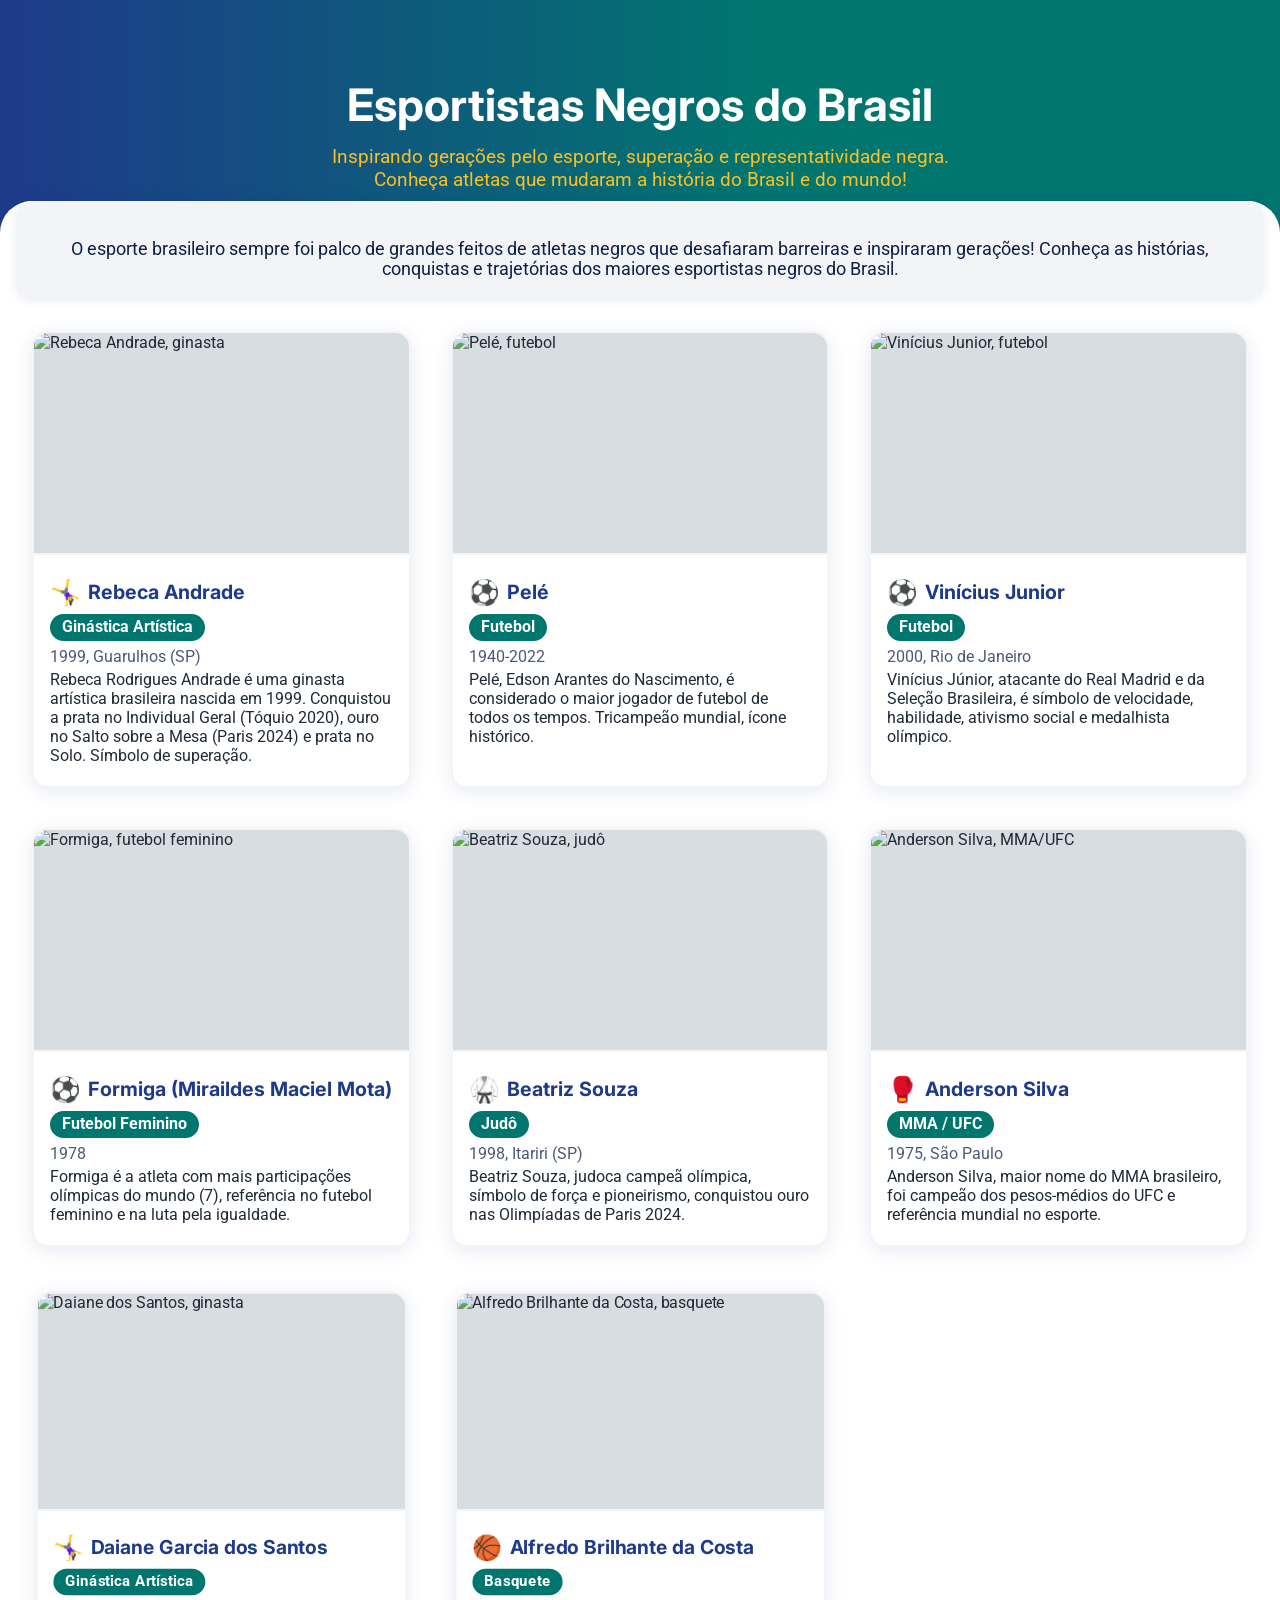
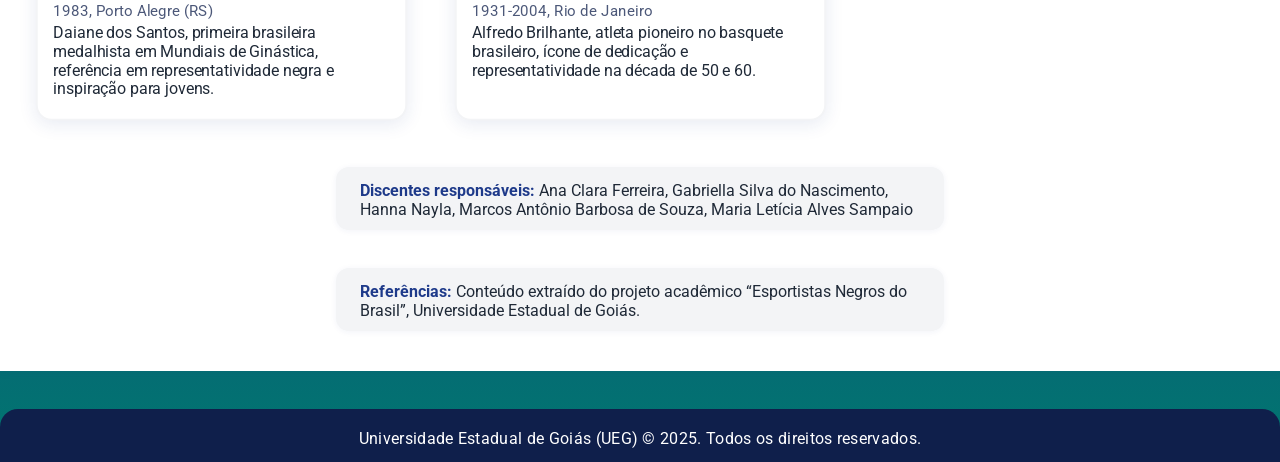
==== index.html @ ea6e1dde "Novo quarto ajuste no css do site para corrigir erro responsividade no mobile." ====
<!DOCTYPE html>
<html lang="pt-br">
<head>
  <meta charset="UTF-8">
  <meta name="viewport" content="width=device-width,initial-scale=1.0">
  <title>Esportistas Negros do Brasil</title>
  <link href="https://fonts.googleapis.com/css?family=Inter:700,400|Roboto:400,700&display=swap" rel="stylesheet">
  <style>
    :root {
      --azul-ueg: #1e3a8a;
      --azul-escuro: #0f1f4b;
      --verde-ueg: #00766f;
      --branco: #fff;
      --amarelo: #fbbf24;
      --cinza: #f3f4f6;
      --texto: #1f2937;
    }
    body {
      font-family: 'Roboto', Arial, sans-serif;
      background: linear-gradient(180deg, var(--azul-escuro) 0%, var(--azul-ueg) 70%, var(--verde-ueg) 100%);
      margin: 0; color: var(--branco);
    }
    .hero {
      text-align: center;
      padding: 48px 24px 32px;
      background: linear-gradient(90deg, var(--azul-ueg), var(--verde-ueg) 60%);
    }
    .hero h1 {
      font-family: 'Inter', Arial, sans-serif;
      font-size: 2.8em; font-weight: 700;
      margin-bottom: 0.3em;
    }
    .hero p {
      font-size: 1.2em;
      max-width: 640px; margin: 0 auto;
      color: var(--amarelo);
    }
    main {
      background: var(--branco);
      color: var(--texto);
      border-top-left-radius: 32px;
      border-top-right-radius: 32px;
      margin-top: -36px;
      box-shadow: 0 -2px 12px rgba(30,58,138,0.13);
      padding-bottom: 40px;
    }
    .intro {
      text-align: center;
      font-size: 1.1em;
      padding: 38px 26px 20px 26px;
      color: var(--azul-escuro);
      background: var(--cinza);
      border-radius: 16px;
      margin: 0 16px 32px 16px;
      box-shadow: 0 2px 8px rgba(30,58,138,0.09);
    }
    .grid {
      display: grid;
      grid-template-columns: repeat(auto-fit, minmax(min(100%, 310px), 1fr));
      gap: 2.5rem;
      margin: 0 32px 42px 32px;
    }
    .atleta-card {
      background: var(--branco);
      border-radius: 16px;
      box-shadow: 0 4px 18px rgba(30,58,138,0.10);
      overflow: hidden;
      transition: transform 0.29s cubic-bezier(.33,.62,.18,.91), box-shadow 0.29s;
      display: flex;
      flex-direction: column;
      justify-content: stretch;
      position: relative;
      border: 2px solid var(--cinza);
    }
    .atleta-card:hover {
      transform: translateY(-8px) scale(1.03);
      box-shadow: 0 10px 32px rgba(30,58,138,0.16);
      border-color: var(--verde-ueg);
    }
    .atleta-card img {
      width: 100%;
      height: 220px;
      object-fit: cover;
      border-bottom: 2px solid var(--cinza);
      background: #d8dde1;
      display: block;
    }
    .atleta-info {
      padding: 22px 16px 14px 16px;
      flex: 1 1 auto;
    }
    .atleta-nome {
      font-family: 'Inter', Arial, sans-serif;
      font-size: 1.23em;
      font-weight: 700;
      margin-bottom: 7px;
      color: var(--azul-ueg);
      display: flex; align-items: center;
      gap: 7px;
    }
    .atleta-nome span.icone {
      font-size: 1.25em;
    }
    .badge {
      display: inline-block;
      background: var(--verde-ueg);
      color: var(--branco);
      font-size: 0.98em;
      font-weight: 700;
      border-radius: 16px;
      padding: 3px 12px 5px 12px;
      margin-bottom: 7px;
    }
    .desc {
      font-size: 1.03em;
      margin-bottom: 7px;
      margin-top: 4px;
    }
    .nasc {
      font-size: 0.97em;
      margin-bottom: 4px;
      color: var(--azul-escuro);
      opacity: 0.74;
    }
    .creditos, .referencias {
      margin: 38px auto 0 auto;
      max-width: 560px;
      color: var(--texto);
      font-size: 1em;
      background: var(--cinza);
      border-radius: 13px;
      box-shadow: 0 1px 6px rgba(30,58,138,0.06);
      padding: 14px 24px 11px 24px;
    }
    .creditos strong, .referencias strong {color: var(--azul-ueg);}
    .footer {
      background: var(--azul-escuro);
      color: var(--branco);
      text-align: center;
      padding: 20px 10px 14px 10px;
      font-size: 1em;
      border-top-left-radius: 18px;
      border-top-right-radius: 18px;
      margin-top: 38px;
      letter-spacing: 0.02em;
    }
    @media (max-width:1024px) {
      .grid {margin: 0 14px;}
    }
    @media (max-width:768px) {
      .hero h1 {font-size: 2em;}
      .grid {grid-template-columns: 1fr;}
      main {border-radius: 16px;}
    }
    @media (max-width:480px) {
      .grid {margin: 0 2px;}
      .intro {margin: 0 2px;}
    }

    /* Fix para mobile: previne cards diminuindo ao rolar */
    @media (max-width: 360px) {
      .grid {
        grid-template-columns: 1fr;
        gap: 1.5rem;
      }
    }

  </style>
  <script>
    // Animações scroll reveal simples
    document.addEventListener('DOMContentLoaded', function() {
      const cards = document.querySelectorAll('.atleta-card');
      function showOnScroll() {
        cards.forEach(card => {
          const rect = card.getBoundingClientRect();
          if (rect.top < window.innerHeight - 60) {
            card.style.opacity = 1;
            card.style.transform += ' scale(1)';
          } else {
            card.style.opacity = 0;
            card.style.transform += ' scale(0.98)';
          }
        });
      }
      window.addEventListener('scroll', showOnScroll);
      showOnScroll();
    });
  </script>
</head>
<body>
  <div class="hero">
    <h1>Esportistas Negros do Brasil</h1>
    <p style="height: 60px;">Inspirando gerações pelo esporte, superação e representatividade negra. Conheça atletas que mudaram a história do Brasil e do mundo!</p>
  </div>
  <main>
    <section class="intro">
      O esporte brasileiro sempre foi palco de grandes feitos de atletas negros que desafiaram barreiras e inspiraram gerações! Conheça as histórias, conquistas e trajetórias dos maiores esportistas negros do Brasil.<br>
    </section>
    <section class="grid">
      <!-- Cards dos atletas -->
      <div class="atleta-card">
        <img src="https://raw.githubusercontent.com/marcos-abs/diversidade/refs/heads/master/image_beca.png" alt="Rebeca Andrade, ginasta" />
        <div class="atleta-info">
          <div class="atleta-nome"><span class="icone">🤸‍♀️</span> Rebeca Andrade</div>
          <div class="badge">Ginástica Artística</div>
          <div class="nasc">1999, Guarulhos (SP)</div>
          <div class="desc">
            Rebeca Rodrigues Andrade é uma ginasta artística brasileira nascida em 1999. Conquistou a prata no Individual Geral (Tóquio 2020), ouro no Salto sobre a Mesa (Paris 2024) e prata no Solo. Símbolo de superação.
          </div>
        </div>
      </div>
      <div class="atleta-card">
        <img src="https://raw.githubusercontent.com/marcos-abs/diversidade/refs/heads/master/image_pele.png" alt="Pelé, futebol" />
        <div class="atleta-info">
          <div class="atleta-nome"><span class="icone">⚽</span> Pelé</div>
          <div class="badge">Futebol</div>
          <div class="nasc">1940-2022</div>
          <div class="desc">
            Pelé, Edson Arantes do Nascimento, é considerado o maior jogador de futebol de todos os tempos. Tricampeão mundial, ícone histórico.
          </div>
        </div>
      </div>
      <div class="atleta-card">
        <img src="https://raw.githubusercontent.com/marcos-abs/diversidade/refs/heads/master/image_vini.png" alt="Vinícius Junior, futebol" />
        <div class="atleta-info">
          <div class="atleta-nome"><span class="icone">⚽</span> Vinícius Junior</div>
          <div class="badge">Futebol</div>
          <div class="nasc">2000, Rio de Janeiro</div>
          <div class="desc">
            Vinícius Júnior, atacante do Real Madrid e da Seleção Brasileira, é símbolo de velocidade, habilidade, ativismo social e medalhista olímpico.
          </div>
        </div>
      </div>
      <div class="atleta-card">
        <img src="https://raw.githubusercontent.com/marcos-abs/diversidade/refs/heads/master/image_formiga.png" alt="Formiga, futebol feminino" />
        <div class="atleta-info">
          <div class="atleta-nome"><span class="icone">⚽</span> Formiga (Miraildes Maciel Mota)</div>
          <div class="badge">Futebol Feminino</div>
          <div class="nasc">1978</div>
          <div class="desc">
            Formiga é a atleta com mais participações olímpicas do mundo (7), referência no futebol feminino e na luta pela igualdade.
          </div>
        </div>
      </div>
      <div class="atleta-card">
        <img src="https://raw.githubusercontent.com/marcos-abs/diversidade/refs/heads/master/image_bia.png" alt="Beatriz Souza, judô" />
        <div class="atleta-info">
          <div class="atleta-nome"><span class="icone">🥋</span> Beatriz Souza</div>
          <div class="badge">Judô</div>
          <div class="nasc">1998, Itariri (SP)</div>
          <div class="desc">
            Beatriz Souza, judoca campeã olímpica, símbolo de força e pioneirismo, conquistou ouro nas Olimpíadas de Paris 2024.
          </div>
        </div>
      </div>
      <div class="atleta-card">
        <img src="https://raw.githubusercontent.com/marcos-abs/diversidade/refs/heads/master/image_aranha.jpg" alt="Anderson Silva, MMA/UFC" />
        <div class="atleta-info">
          <div class="atleta-nome"><span class="icone">🥊</span> Anderson Silva</div>
          <div class="badge">MMA / UFC</div>
          <div class="nasc">1975, São Paulo</div>
          <div class="desc">
            Anderson Silva, maior nome do MMA brasileiro, foi campeão dos pesos-médios do UFC e referência mundial no esporte.
          </div>
        </div>
      </div>
      <div class="atleta-card">
        <img src="https://raw.githubusercontent.com/marcos-abs/diversidade/refs/heads/master/image_daiane.jpg" alt="Daiane dos Santos, ginasta" />
        <div class="atleta-info">
          <div class="atleta-nome"><span class="icone">🤸‍♀️</span> Daiane Garcia dos Santos</div>
          <div class="badge">Ginástica Artística</div>
          <div class="nasc">1983, Porto Alegre (RS)</div>
          <div class="desc">
            Daiane dos Santos, primeira brasileira medalhista em Mundiais de Ginástica, referência em representatividade negra e inspiração para jovens.
          </div>
        </div>
      </div>
      <div class="atleta-card">
        <img src="https://raw.githubusercontent.com/marcos-abs/diversidade/refs/heads/master/image_brilhante.jpg" alt="Alfredo Brilhante da Costa, basquete" />
        <div class="atleta-info">
          <div class="atleta-nome"><span class="icone">🏀</span> Alfredo Brilhante da Costa</div>
          <div class="badge">Basquete</div>
          <div class="nasc">1931-2004, Rio de Janeiro</div>
          <div class="desc">
            Alfredo Brilhante, atleta pioneiro no basquete brasileiro, ícone de dedicação e representatividade na década de 50 e 60.
          </div>
        </div>
      </div>
    </section>
    <div class="creditos">
      <strong>Discentes responsáveis:</strong>
      Ana Clara Ferreira, Gabriella Silva do Nascimento, Hanna Nayla, Marcos Antônio Barbosa de Souza, Maria Letícia Alves Sampaio
    </div>
    <div class="referencias">
      <strong>Referências:</strong>
      Conteúdo extraído do projeto acadêmico “Esportistas Negros do Brasil”, Universidade Estadual de Goiás.
    </div>
  </main>
  <footer class="footer">
    Universidade Estadual de Goiás (UEG) &copy; 2025. Todos os direitos reservados.
  </footer>
</body>
</html>
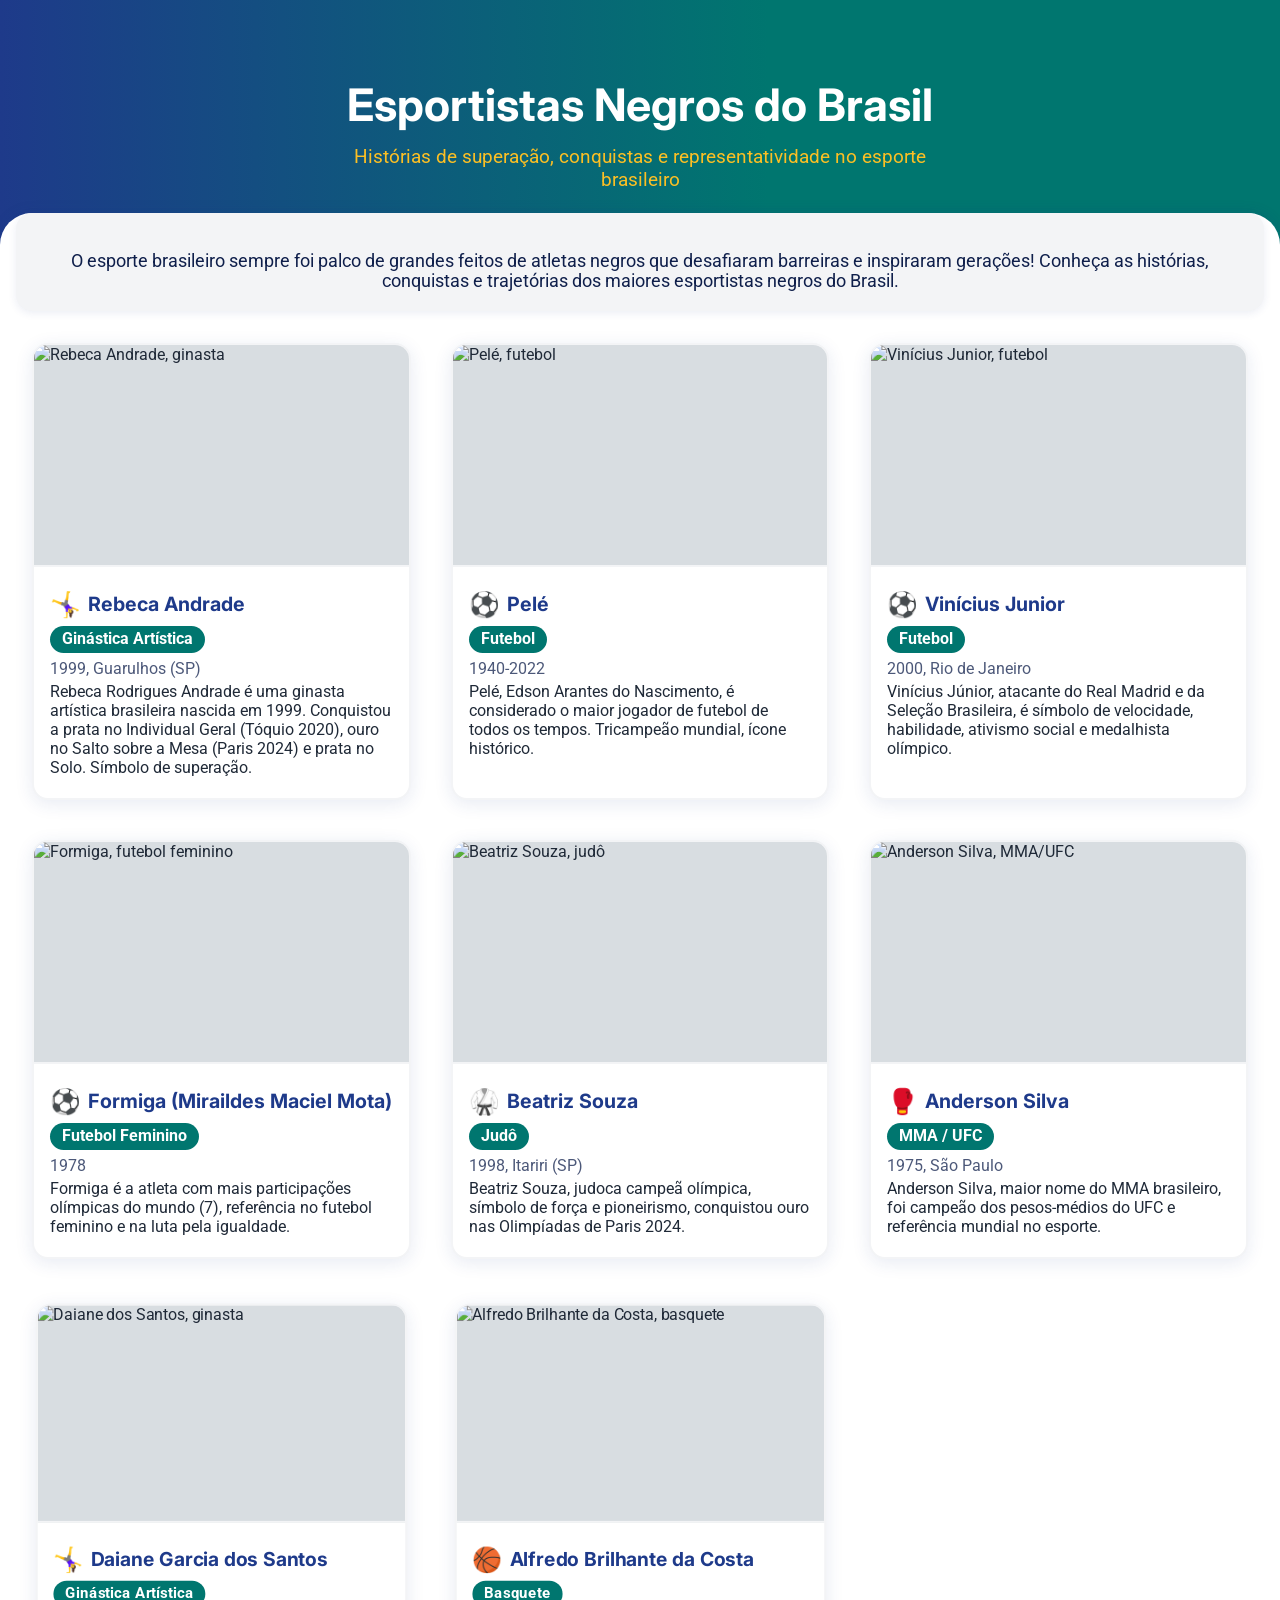
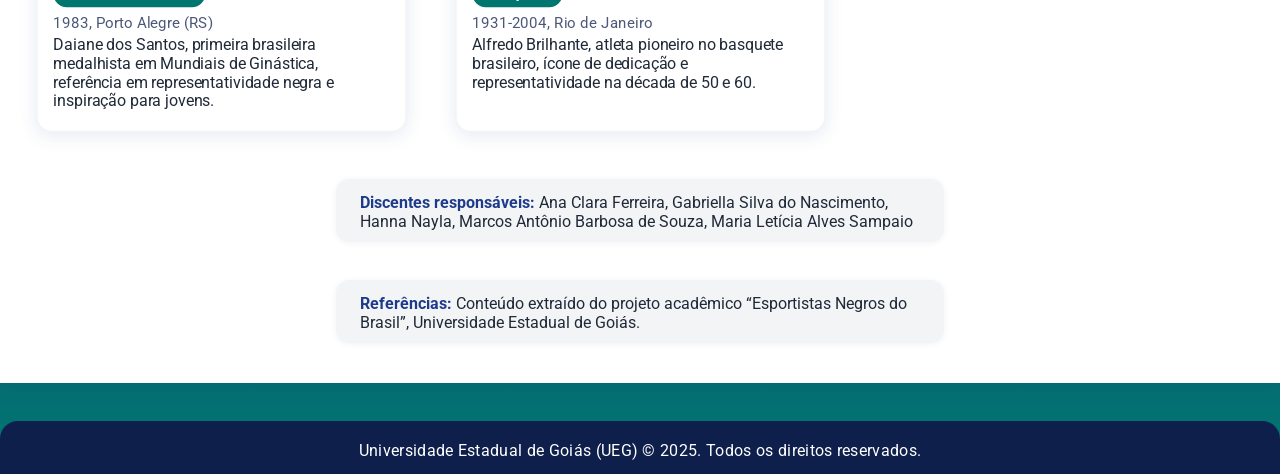
==== commit ccb790af: "Novo quinto ajuste no css do site para corrigir erro responsividade no mobile." ====
--- a/index.html
+++ b/index.html
@@ -190,7 +190,7 @@
 <body>
   <div class="hero">
     <h1>Esportistas Negros do Brasil</h1>
-    <p style="height: 60px;">Inspirando gerações pelo esporte, superação e representatividade negra. Conheça atletas que mudaram a história do Brasil e do mundo!</p>
+    <p data-selected="true" data-label-id="0" style="height: 72px;">Histórias de superação, conquistas e representatividade no esporte brasileiro</p>
   </div>
   <main>
     <section class="intro">
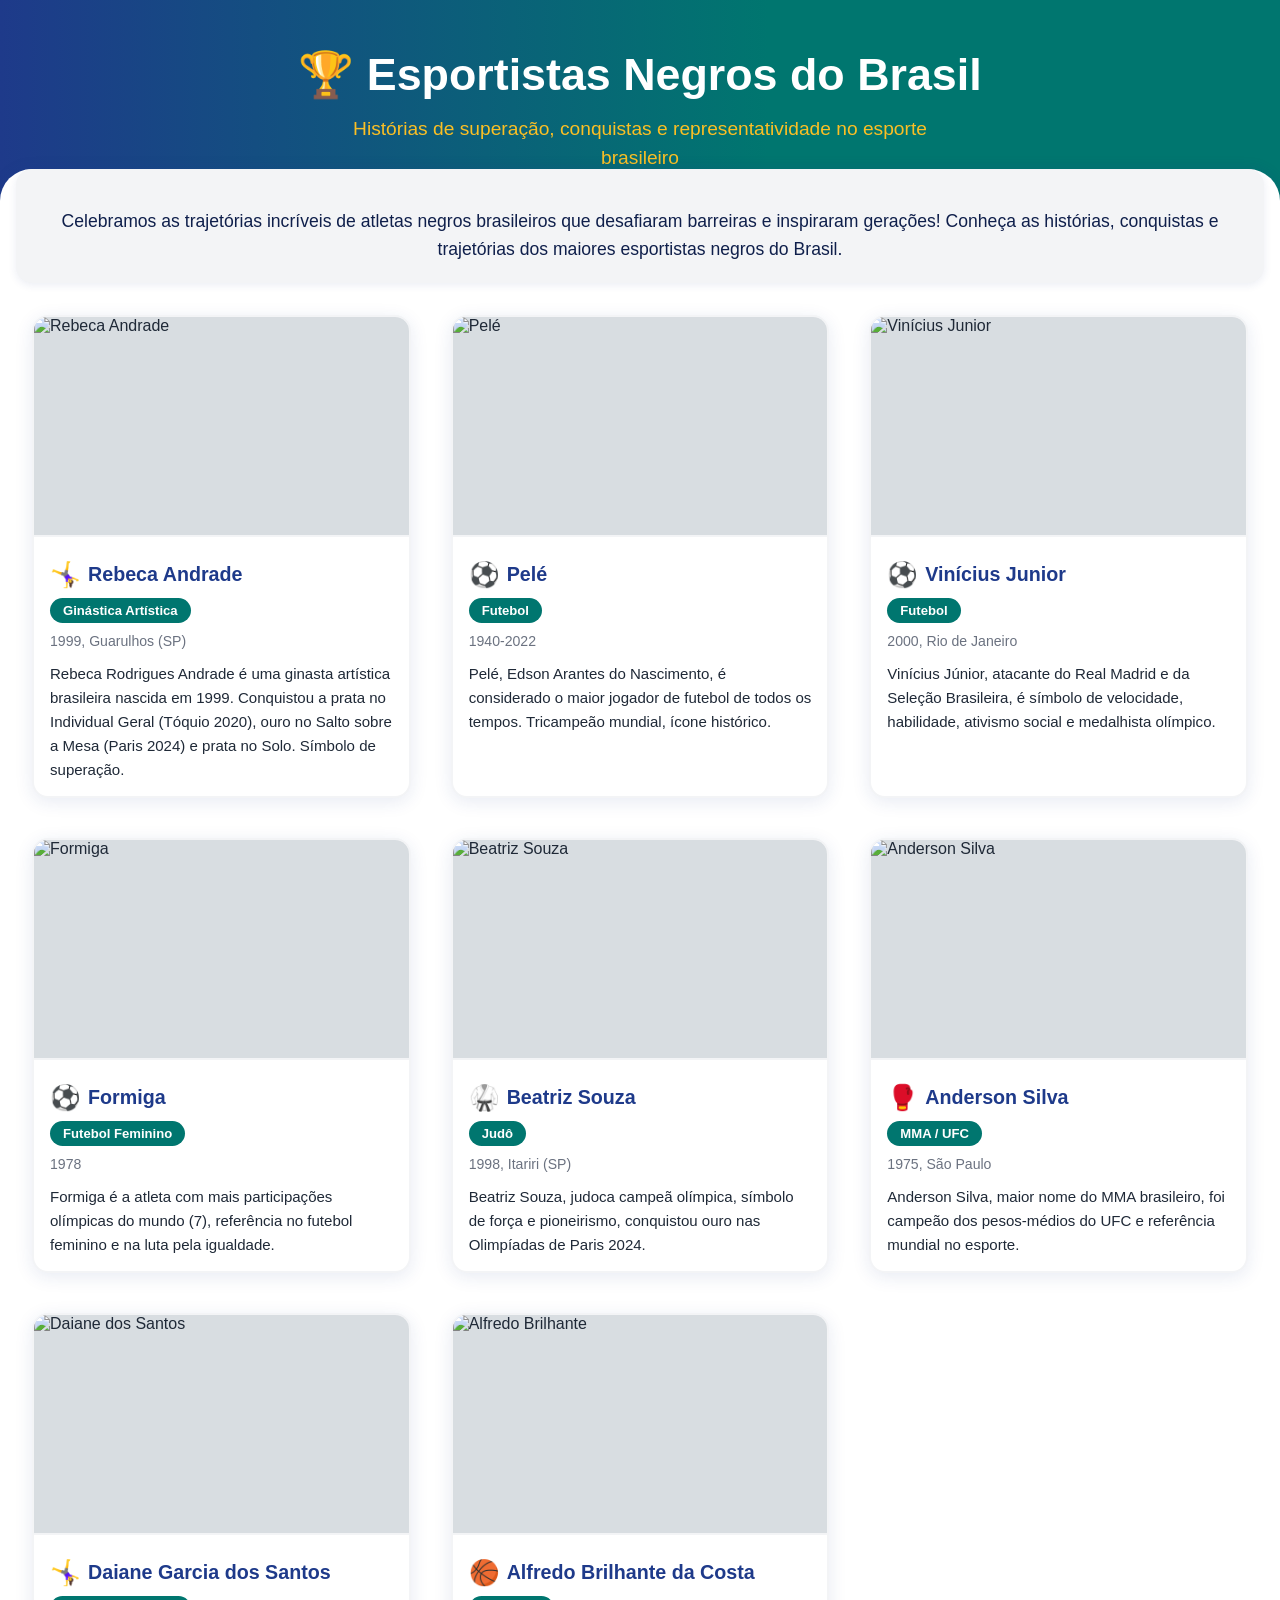
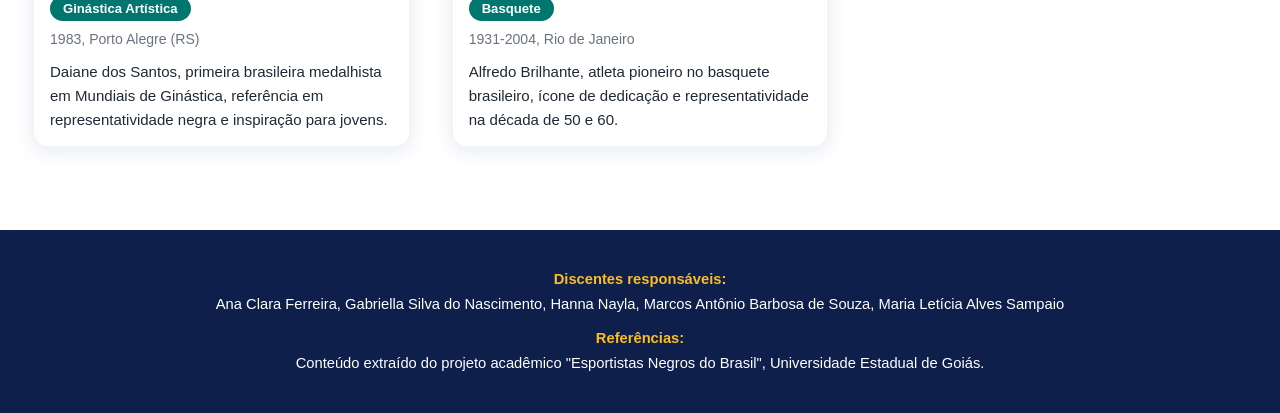
==== commit b1d09d9f: "Novo sexto ajuste no css do site para corrigir erro responsividade no mobile." ====
--- a/index.html
+++ b/index.html
@@ -2,10 +2,16 @@
 <html lang="pt-br">
 <head>
   <meta charset="UTF-8">
-  <meta name="viewport" content="width=device-width,initial-scale=1.0">
+  <meta name="viewport" content="width=device-width, initial-scale=1.0, maximum-scale=1.0, user-scalable=no, shrink-to-fit=no">
   <title>Esportistas Negros do Brasil</title>
-  <link href="https://fonts.googleapis.com/css?family=Inter:700,400|Roboto:400,700&display=swap" rel="stylesheet">
   <style>
+    /* Reset e proteção contra extensões */
+    *, *::before, *::after {
+      box-sizing: border-box !important;
+      margin: 0;
+      padding: 0;
+    }
+
     :root {
       --azul-ueg: #1e3a8a;
       --azul-escuro: #0f1f4b;
@@ -15,191 +21,286 @@
       --cinza: #f3f4f6;
       --texto: #1f2937;
     }
+
+    html {
+      -webkit-text-size-adjust: 100% !important;
+      -ms-text-size-adjust: 100% !important;
+      overflow-x: hidden !important;
+      scroll-behavior: auto !important;
+      height: 100%;
+      font-size: 16px;
+    }
+
     body {
-      font-family: 'Roboto', Arial, sans-serif;
-      background: linear-gradient(180deg, var(--azul-escuro) 0%, var(--azul-ueg) 70%, var(--verde-ueg) 100%);
-      margin: 0; color: var(--branco);
-    }
+      font-family: Arial, Helvetica, sans-serif !important;
+      background: linear-gradient(180deg, var(--azul-escuro) 0%, var(--azul-ueg) 70%, var(--verde-ueg) 100%) !important;
+      margin: 0 !important;
+      padding: 0 !important;
+      color: var(--branco) !important;
+      overflow-x: hidden !important;
+      min-width: 100% !important;
+      width: 100% !important;
+      position: relative !important;
+      min-height: 100vh;
+    }
+
+    /* Proteção contra interferência de extensões */
+    body > div:not([class]),
+    body > div[id*="speechify"],
+    body > div[id*="extension"],
+    body > div[class*="extension"] {
+      display: none !important;
+      visibility: hidden !important;
+      pointer-events: none !important;
+    }
+
     .hero {
       text-align: center;
       padding: 48px 24px 32px;
       background: linear-gradient(90deg, var(--azul-ueg), var(--verde-ueg) 60%);
-    }
+      position: relative;
+      z-index: 1;
+    }
+
     .hero h1 {
-      font-family: 'Inter', Arial, sans-serif;
-      font-size: 2.8em; font-weight: 700;
+      font-family: Arial, Helvetica, sans-serif;
+      font-size: clamp(1.8em, 5vw, 2.8em);
+      font-weight: 700;
       margin-bottom: 0.3em;
-    }
+      line-height: 1.2;
+    }
+
     .hero p {
-      font-size: 1.2em;
-      max-width: 640px; margin: 0 auto;
+      font-size: clamp(1em, 3vw, 1.2em);
+      max-width: 640px;
+      margin: 0 auto;
       color: var(--amarelo);
-    }
+      line-height: 1.5;
+    }
+
     main {
-      background: var(--branco);
-      color: var(--texto);
+      background: var(--branco) !important;
+      color: var(--texto) !important;
       border-top-left-radius: 32px;
       border-top-right-radius: 32px;
       margin-top: -36px;
       box-shadow: 0 -2px 12px rgba(30,58,138,0.13);
       padding-bottom: 40px;
-    }
+      overflow: hidden !important;
+      position: relative;
+      z-index: 2;
+    }
+
     .intro {
       text-align: center;
-      font-size: 1.1em;
+      font-size: clamp(0.95em, 2.5vw, 1.1em);
       padding: 38px 26px 20px 26px;
       color: var(--azul-escuro);
       background: var(--cinza);
       border-radius: 16px;
       margin: 0 16px 32px 16px;
       box-shadow: 0 2px 8px rgba(30,58,138,0.09);
-    }
+      line-height: 1.6;
+    }
+
+    /* Grid com proteção máxima contra bugs mobile */
     .grid {
-      display: grid;
-      grid-template-columns: repeat(auto-fit, minmax(min(100%, 310px), 1fr));
-      gap: 2.5rem;
-      margin: 0 32px 42px 32px;
-    }
+      display: grid !important;
+      grid-template-columns: repeat(auto-fill, minmax(min(100%, 280px), 1fr)) !important;
+      gap: 2.5rem !important;
+      margin: 0 auto !important;
+      padding: 0 32px 42px 32px !important;
+      max-width: 100% !important;
+      width: 100% !important;
+      box-sizing: border-box !important;
+    }
+
+    /* Cards com dimensões fixas e proteção */
     .atleta-card {
-      background: var(--branco);
-      border-radius: 16px;
-      box-shadow: 0 4px 18px rgba(30,58,138,0.10);
-      overflow: hidden;
-      transition: transform 0.29s cubic-bezier(.33,.62,.18,.91), box-shadow 0.29s;
-      display: flex;
-      flex-direction: column;
-      justify-content: stretch;
-      position: relative;
-      border: 2px solid var(--cinza);
-    }
+      background: var(--branco) !important;
+      border-radius: 16px !important;
+      box-shadow: 0 4px 18px rgba(30,58,138,0.10) !important;
+      overflow: hidden !important;
+      transition: transform 0.29s ease, box-shadow 0.29s ease !important;
+      display: flex !important;
+      flex-direction: column !important;
+      justify-content: flex-start !important;
+      position: relative !important;
+      border: 2px solid var(--cinza) !important;
+      min-width: 0 !important;
+      max-width: 100% !important;
+      width: 100% !important;
+      height: auto !important;
+      contain: layout !important;
+    }
+
     .atleta-card:hover {
-      transform: translateY(-8px) scale(1.03);
-      box-shadow: 0 10px 32px rgba(30,58,138,0.16);
-      border-color: var(--verde-ueg);
-    }
+      transform: translateY(-8px) scale(1.02) !important;
+      box-shadow: 0 10px 32px rgba(30,58,138,0.16) !important;
+      border-color: var(--verde-ueg) !important;
+    }
+
     .atleta-card img {
-      width: 100%;
-      height: 220px;
-      object-fit: cover;
-      border-bottom: 2px solid var(--cinza);
-      background: #d8dde1;
-      display: block;
-    }
+      width: 100% !important;
+      height: 220px !important;
+      object-fit: cover !important;
+      border-bottom: 2px solid var(--cinza) !important;
+      background: #d8dde1 !important;
+      display: block !important;
+      flex-shrink: 0 !important;
+    }
+
     .atleta-info {
-      padding: 22px 16px 14px 16px;
-      flex: 1 1 auto;
-    }
+      padding: 22px 16px 14px 16px !important;
+      flex: 1 1 auto !important;
+      display: flex !important;
+      flex-direction: column !important;
+    }
+
     .atleta-nome {
-      font-family: 'Inter', Arial, sans-serif;
+      font-family: Arial, Helvetica, sans-serif;
       font-size: 1.23em;
       font-weight: 700;
       margin-bottom: 7px;
       color: var(--azul-ueg);
-      display: flex; align-items: center;
+      display: flex;
+      align-items: center;
       gap: 7px;
-    }
+      line-height: 1.3;
+    }
+
     .atleta-nome span.icone {
       font-size: 1.25em;
-    }
+      flex-shrink: 0;
+    }
+
     .badge {
       display: inline-block;
       background: var(--verde-ueg);
       color: var(--branco);
-      font-size: 0.98em;
-      font-weight: 700;
-      border-radius: 16px;
-      padding: 3px 12px 5px 12px;
-      margin-bottom: 7px;
-    }
+      padding: 5px 13px;
+      border-radius: 20px;
+      font-size: 0.82em;
+      font-weight: 600;
+      margin-bottom: 9px;
+      width: fit-content;
+    }
+
+    .nasc {
+      font-size: 0.88em;
+      color: #6b7280;
+      margin-bottom: 10px;
+      font-weight: 500;
+      line-height: 1.4;
+    }
+
     .desc {
-      font-size: 1.03em;
-      margin-bottom: 7px;
-      margin-top: 4px;
-    }
-    .nasc {
-      font-size: 0.97em;
-      margin-bottom: 4px;
-      color: var(--azul-escuro);
-      opacity: 0.74;
-    }
-    .creditos, .referencias {
-      margin: 38px auto 0 auto;
-      max-width: 560px;
       color: var(--texto);
-      font-size: 1em;
-      background: var(--cinza);
-      border-radius: 13px;
-      box-shadow: 0 1px 6px rgba(30,58,138,0.06);
-      padding: 14px 24px 11px 24px;
-    }
-    .creditos strong, .referencias strong {color: var(--azul-ueg);}
-    .footer {
+      line-height: 1.6;
+      font-size: 0.94em;
+      flex: 1;
+    }
+
+    footer {
       background: var(--azul-escuro);
       color: var(--branco);
+      padding: 28px 18px;
       text-align: center;
-      padding: 20px 10px 14px 10px;
-      font-size: 1em;
-      border-top-left-radius: 18px;
-      border-top-right-radius: 18px;
-      margin-top: 38px;
-      letter-spacing: 0.02em;
-    }
-    @media (max-width:1024px) {
-      .grid {margin: 0 14px;}
-    }
-    @media (max-width:768px) {
-      .hero h1 {font-size: 2em;}
-      .grid {grid-template-columns: 1fr;}
-      main {border-radius: 16px;}
-    }
-    @media (max-width:480px) {
-      .grid {margin: 0 2px;}
-      .intro {margin: 0 2px;}
-    }
-
-    /* Fix para mobile: previne cards diminuindo ao rolar */
-    @media (max-width: 360px) {
+      font-size: 0.92em;
+      line-height: 1.7;
+      position: relative;
+      z-index: 1;
+    }
+
+    footer p {
+      margin: 9px 0;
+    }
+
+    footer strong {
+      color: var(--amarelo);
+      font-weight: 700;
+    }
+
+    /* Media queries com !important para prevenir sobrescrita */
+    @media (max-width: 1024px) {
       .grid {
-        grid-template-columns: 1fr;
-        gap: 1.5rem;
-      }
-    }
-
+        grid-template-columns: repeat(auto-fill, minmax(min(100%, 280px), 1fr)) !important;
+        gap: 2rem !important;
+        padding: 0 20px 32px 20px !important;
+      }
+    }
+
+    @media (max-width: 768px) {
+      .grid {
+        grid-template-columns: repeat(auto-fill, minmax(min(100%, 260px), 1fr)) !important;
+        gap: 1.8rem !important;
+        padding: 0 16px 32px 16px !important;
+      }
+
+      .atleta-card img {
+        height: 200px !important;
+      }
+    }
+
+    @media (max-width: 600px) {
+      .grid {
+        grid-template-columns: 1fr !important;
+        gap: 1.5rem !important;
+        padding: 0 12px 32px 12px !important;
+      }
+
+      .atleta-card img {
+        height: 180px !important;
+      }
+
+      .intro {
+        padding: 24px 16px;
+        margin: 0 12px 24px 12px;
+      }
+    }
+
+    /* Proteção extra contra zoom e escalonamento */
+    @media screen and (max-width: 480px) {
+      html {
+        font-size: 16px !important;
+      }
+
+      body {
+        zoom: 1 !important;
+        transform: scale(1) !important;
+      }
+
+      .grid {
+        transform: none !important;
+        zoom: 1 !important;
+      }
+
+      .atleta-card {
+        transform: none !important;
+        zoom: 1 !important;
+        font-size: 1rem !important;
+      }
+
+      .atleta-card:hover {
+        transform: translateY(-4px) !important;
+      }
+    }
   </style>
-  <script>
-    // Animações scroll reveal simples
-    document.addEventListener('DOMContentLoaded', function() {
-      const cards = document.querySelectorAll('.atleta-card');
-      function showOnScroll() {
-        cards.forEach(card => {
-          const rect = card.getBoundingClientRect();
-          if (rect.top < window.innerHeight - 60) {
-            card.style.opacity = 1;
-            card.style.transform += ' scale(1)';
-          } else {
-            card.style.opacity = 0;
-            card.style.transform += ' scale(0.98)';
-          }
-        });
-      }
-      window.addEventListener('scroll', showOnScroll);
-      showOnScroll();
-    });
-  </script>
 </head>
 <body>
   <div class="hero">
-    <h1>Esportistas Negros do Brasil</h1>
-    <p data-selected="true" data-label-id="0" style="height: 72px;">Histórias de superação, conquistas e representatividade no esporte brasileiro</p>
+    <h1>🏆 Esportistas Negros do Brasil</h1>
+    <p>Histórias de superação, conquistas e representatividade no esporte brasileiro</p>
   </div>
+
   <main>
-    <section class="intro">
-      O esporte brasileiro sempre foi palco de grandes feitos de atletas negros que desafiaram barreiras e inspiraram gerações! Conheça as histórias, conquistas e trajetórias dos maiores esportistas negros do Brasil.<br>
-    </section>
-    <section class="grid">
-      <!-- Cards dos atletas -->
-      <div class="atleta-card">
-        <img src="https://raw.githubusercontent.com/marcos-abs/diversidade/refs/heads/master/image_beca.png" alt="Rebeca Andrade, ginasta" />
+    <div class="intro">
+      Celebramos as trajetórias incríveis de atletas negros brasileiros que desafiaram barreiras e inspiraram gerações! Conheça as histórias, conquistas e trajetórias dos maiores esportistas negros do Brasil.
+    </div>
+
+    <div class="grid">
+      <div class="atleta-card">
+        <img src="https://raw.githubusercontent.com/marcos-abs/diversidade/refs/heads/master/image_beca.png" alt="Rebeca Andrade" loading="lazy" />
         <div class="atleta-info">
           <div class="atleta-nome"><span class="icone">🤸‍♀️</span> Rebeca Andrade</div>
           <div class="badge">Ginástica Artística</div>
@@ -209,8 +310,9 @@
           </div>
         </div>
       </div>
-      <div class="atleta-card">
-        <img src="https://raw.githubusercontent.com/marcos-abs/diversidade/refs/heads/master/image_pele.png" alt="Pelé, futebol" />
+
+      <div class="atleta-card">
+        <img src="https://raw.githubusercontent.com/marcos-abs/diversidade/refs/heads/master/image_pele.png" alt="Pelé" loading="lazy" />
         <div class="atleta-info">
           <div class="atleta-nome"><span class="icone">⚽</span> Pelé</div>
           <div class="badge">Futebol</div>
@@ -220,8 +322,9 @@
           </div>
         </div>
       </div>
-      <div class="atleta-card">
-        <img src="https://raw.githubusercontent.com/marcos-abs/diversidade/refs/heads/master/image_vini.png" alt="Vinícius Junior, futebol" />
+
+      <div class="atleta-card">
+        <img src="https://raw.githubusercontent.com/marcos-abs/diversidade/refs/heads/master/image_vini.png" alt="Vinícius Junior" loading="lazy" />
         <div class="atleta-info">
           <div class="atleta-nome"><span class="icone">⚽</span> Vinícius Junior</div>
           <div class="badge">Futebol</div>
@@ -231,10 +334,11 @@
           </div>
         </div>
       </div>
-      <div class="atleta-card">
-        <img src="https://raw.githubusercontent.com/marcos-abs/diversidade/refs/heads/master/image_formiga.png" alt="Formiga, futebol feminino" />
-        <div class="atleta-info">
-          <div class="atleta-nome"><span class="icone">⚽</span> Formiga (Miraildes Maciel Mota)</div>
+
+      <div class="atleta-card">
+        <img src="https://raw.githubusercontent.com/marcos-abs/diversidade/refs/heads/master/image_formiga.png" alt="Formiga" loading="lazy" />
+        <div class="atleta-info">
+          <div class="atleta-nome"><span class="icone">⚽</span> Formiga</div>
           <div class="badge">Futebol Feminino</div>
           <div class="nasc">1978</div>
           <div class="desc">
@@ -242,8 +346,9 @@
           </div>
         </div>
       </div>
-      <div class="atleta-card">
-        <img src="https://raw.githubusercontent.com/marcos-abs/diversidade/refs/heads/master/image_bia.png" alt="Beatriz Souza, judô" />
+
+      <div class="atleta-card">
+        <img src="https://raw.githubusercontent.com/marcos-abs/diversidade/refs/heads/master/image_bia.png" alt="Beatriz Souza" loading="lazy" />
         <div class="atleta-info">
           <div class="atleta-nome"><span class="icone">🥋</span> Beatriz Souza</div>
           <div class="badge">Judô</div>
@@ -253,8 +358,9 @@
           </div>
         </div>
       </div>
-      <div class="atleta-card">
-        <img src="https://raw.githubusercontent.com/marcos-abs/diversidade/refs/heads/master/image_aranha.jpg" alt="Anderson Silva, MMA/UFC" />
+
+      <div class="atleta-card">
+        <img src="https://raw.githubusercontent.com/marcos-abs/diversidade/refs/heads/master/image_aranha.jpg" alt="Anderson Silva" loading="lazy" />
         <div class="atleta-info">
           <div class="atleta-nome"><span class="icone">🥊</span> Anderson Silva</div>
           <div class="badge">MMA / UFC</div>
@@ -264,8 +370,9 @@
           </div>
         </div>
       </div>
-      <div class="atleta-card">
-        <img src="https://raw.githubusercontent.com/marcos-abs/diversidade/refs/heads/master/image_daiane.jpg" alt="Daiane dos Santos, ginasta" />
+
+      <div class="atleta-card">
+        <img src="https://raw.githubusercontent.com/marcos-abs/diversidade/refs/heads/master/image_daiane.jpg" alt="Daiane dos Santos" loading="lazy" />
         <div class="atleta-info">
           <div class="atleta-nome"><span class="icone">🤸‍♀️</span> Daiane Garcia dos Santos</div>
           <div class="badge">Ginástica Artística</div>
@@ -275,8 +382,9 @@
           </div>
         </div>
       </div>
-      <div class="atleta-card">
-        <img src="https://raw.githubusercontent.com/marcos-abs/diversidade/refs/heads/master/image_brilhante.jpg" alt="Alfredo Brilhante da Costa, basquete" />
+
+      <div class="atleta-card">
+        <img src="https://raw.githubusercontent.com/marcos-abs/diversidade/refs/heads/master/image_brilhante.jpg" alt="Alfredo Brilhante" loading="lazy" />
         <div class="atleta-info">
           <div class="atleta-nome"><span class="icone">🏀</span> Alfredo Brilhante da Costa</div>
           <div class="badge">Basquete</div>
@@ -286,18 +394,63 @@
           </div>
         </div>
       </div>
-    </section>
-    <div class="creditos">
-      <strong>Discentes responsáveis:</strong>
-      Ana Clara Ferreira, Gabriella Silva do Nascimento, Hanna Nayla, Marcos Antônio Barbosa de Souza, Maria Letícia Alves Sampaio
-    </div>
-    <div class="referencias">
-      <strong>Referências:</strong>
-      Conteúdo extraído do projeto acadêmico “Esportistas Negros do Brasil”, Universidade Estadual de Goiás.
     </div>
   </main>
-  <footer class="footer">
-    Universidade Estadual de Goiás (UEG) &copy; 2025. Todos os direitos reservados.
+
+  <footer>
+    <p><strong>Discentes responsáveis:</strong><br>Ana Clara Ferreira, Gabriella Silva do Nascimento, Hanna Nayla, Marcos Antônio Barbosa de Souza, Maria Letícia Alves Sampaio</p>
+    <p><strong>Referências:</strong><br>Conteúdo extraído do projeto acadêmico "Esportistas Negros do Brasil", Universidade Estadual de Goiás.</p>
   </footer>
+
+  <script>
+    // Proteção adicional contra interferência de extensões
+    (function() {
+      'use strict';
+
+      // Prevenir modificações de layout por extensões
+      const observer = new MutationObserver(function(mutations) {
+        mutations.forEach(function(mutation) {
+          if (mutation.type === 'childList') {
+            mutation.addedNodes.forEach(function(node) {
+              if (node.nodeType === 1) {
+                // Remover elementos injetados por extensões que não fazem parte do conteúdo
+                if (node.id && (node.id.includes('speechify') || node.id.includes('extension'))) {
+                  node.remove();
+                }
+              }
+            });
+          }
+        });
+      });
+
+      observer.observe(document.body, {
+        childList: true,
+        subtree: false
+      });
+
+      // Forçar recálculo correto do grid após carregamento
+      window.addEventListener('load', function() {
+        const grid = document.querySelector('.grid');
+        if (grid) {
+          grid.style.display = 'none';
+          setTimeout(function() {
+            grid.style.display = 'grid';
+          }, 10);
+        }
+      });
+
+      // Prevenir zoom indesejado em mobile
+      document.addEventListener('gesturestart', function(e) {
+        e.preventDefault();
+      });
+
+      document.addEventListener('touchmove', function(e) {
+        if (e.scale !== 1) {
+          e.preventDefault();
+        }
+      }, { passive: false });
+
+    })();
+  </script>
 </body>
-</html>
+</html>
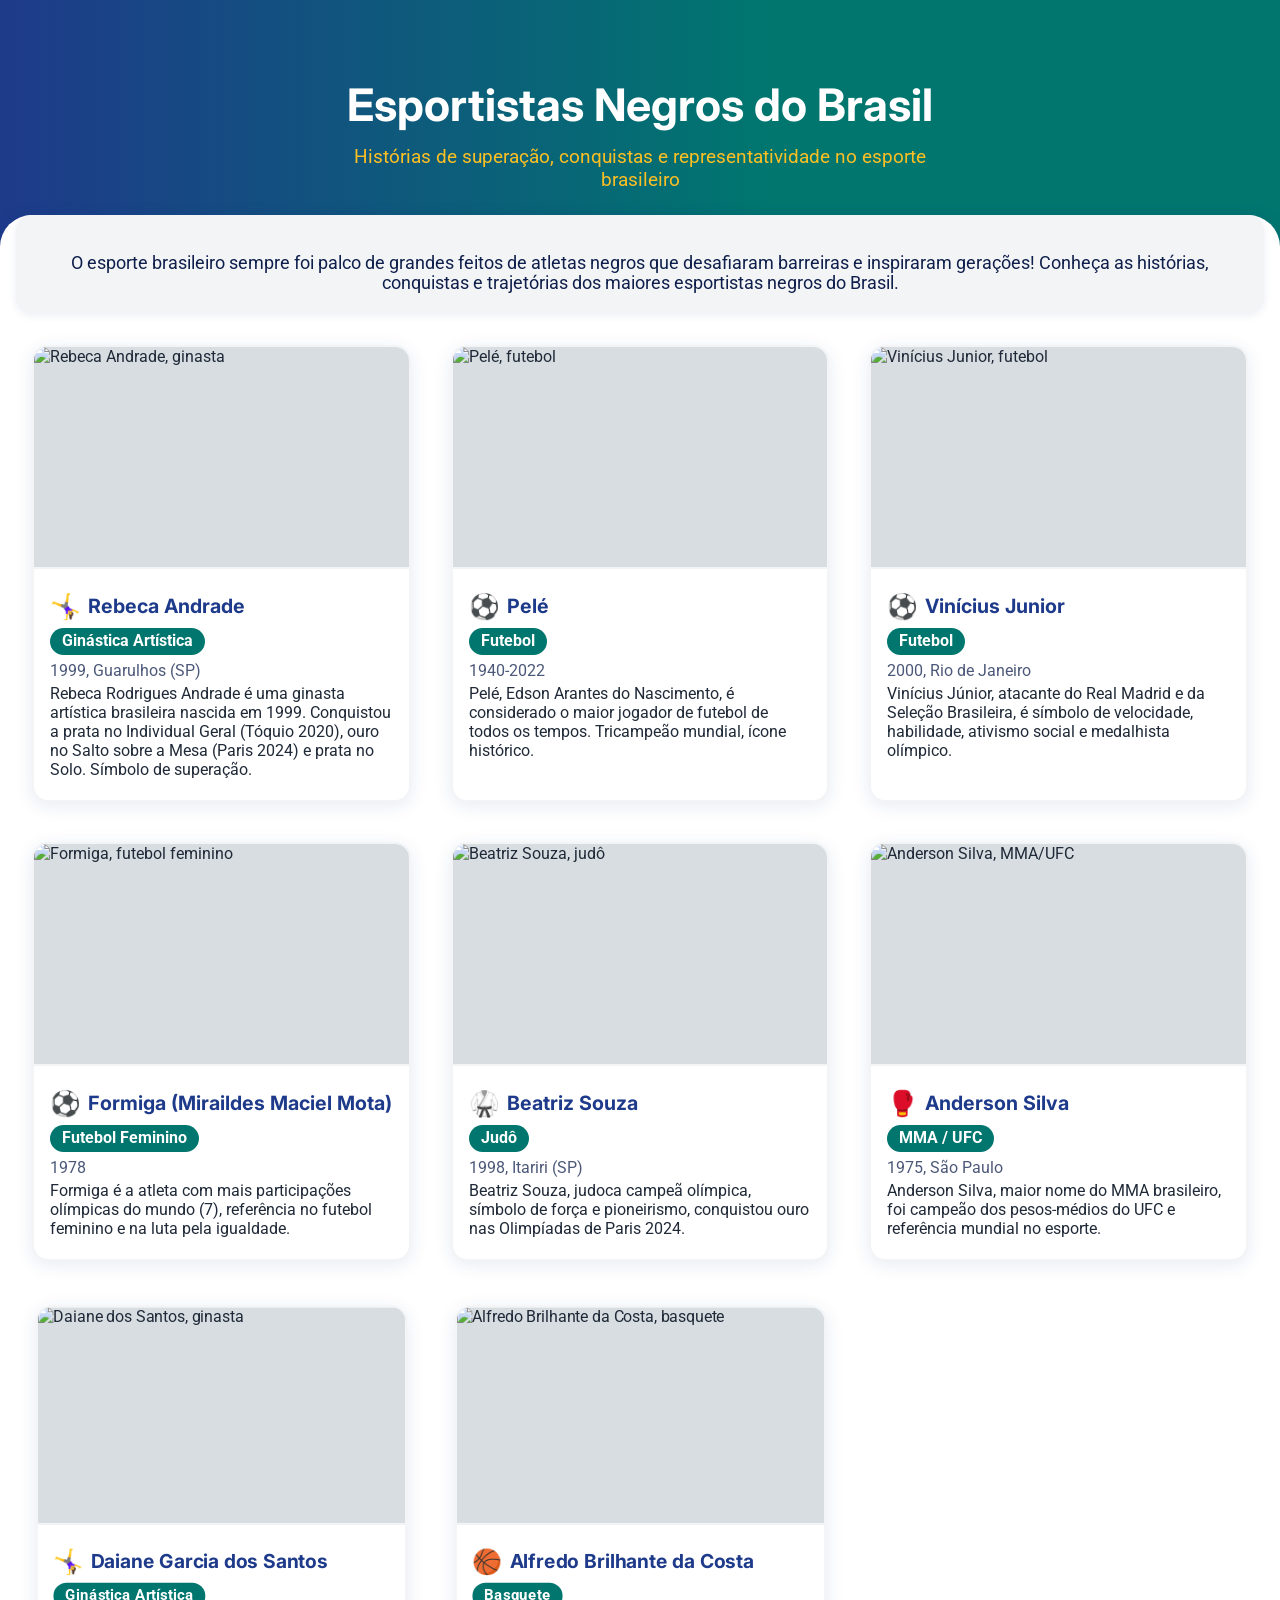
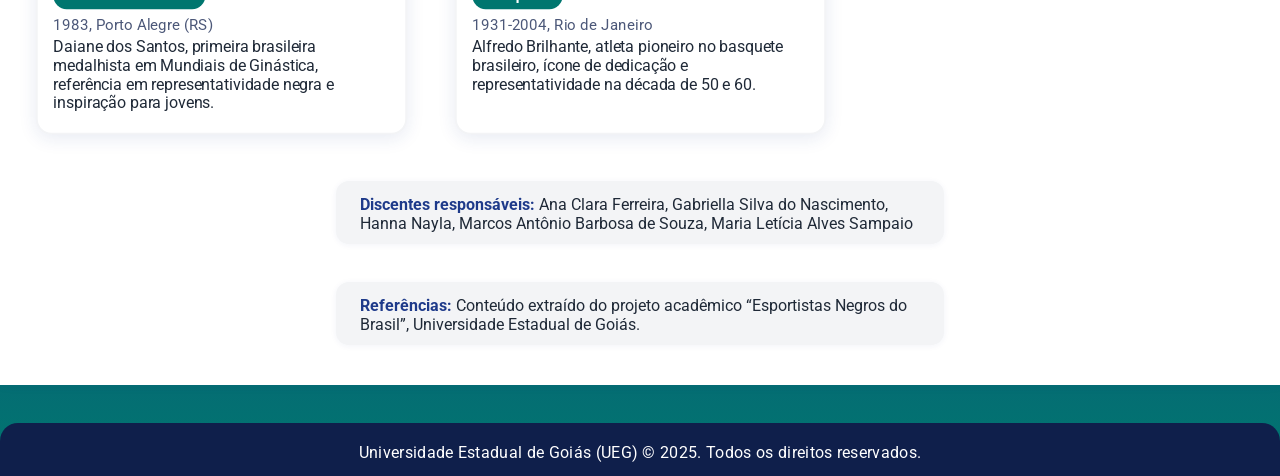
==== commit 03bba002: "Novo setimo ajuste no css do site para corrigir erro responsividade no mobile por conta do Speechify" ====
--- a/index.html
+++ b/index.html
@@ -2,16 +2,10 @@
 <html lang="pt-br">
 <head>
   <meta charset="UTF-8">
-  <meta name="viewport" content="width=device-width, initial-scale=1.0, maximum-scale=1.0, user-scalable=no, shrink-to-fit=no">
+  <meta name="viewport" content="width=device-width,initial-scale=1.0">
   <title>Esportistas Negros do Brasil</title>
+  <link href="https://fonts.googleapis.com/css?family=Inter:700,400|Roboto:400,700&display=swap" rel="stylesheet">
   <style>
-    /* Reset e proteção contra extensões */
-    *, *::before, *::after {
-      box-sizing: border-box !important;
-      margin: 0;
-      padding: 0;
-    }
-
     :root {
       --azul-ueg: #1e3a8a;
       --azul-escuro: #0f1f4b;
@@ -21,286 +15,191 @@
       --cinza: #f3f4f6;
       --texto: #1f2937;
     }
-
-    html {
-      -webkit-text-size-adjust: 100% !important;
-      -ms-text-size-adjust: 100% !important;
-      overflow-x: hidden !important;
-      scroll-behavior: auto !important;
-      height: 100%;
-      font-size: 16px;
-    }
-
     body {
-      font-family: Arial, Helvetica, sans-serif !important;
-      background: linear-gradient(180deg, var(--azul-escuro) 0%, var(--azul-ueg) 70%, var(--verde-ueg) 100%) !important;
-      margin: 0 !important;
-      padding: 0 !important;
-      color: var(--branco) !important;
-      overflow-x: hidden !important;
-      min-width: 100% !important;
-      width: 100% !important;
-      position: relative !important;
-      min-height: 100vh;
-    }
-
-    /* Proteção contra interferência de extensões */
-    body > div:not([class]),
-    body > div[id*="speechify"],
-    body > div[id*="extension"],
-    body > div[class*="extension"] {
-      display: none !important;
-      visibility: hidden !important;
-      pointer-events: none !important;
-    }
-
+      font-family: 'Roboto', Arial, sans-serif;
+      background: linear-gradient(180deg, var(--azul-escuro) 0%, var(--azul-ueg) 70%, var(--verde-ueg) 100%);
+      margin: 0; color: var(--branco);
+    }
     .hero {
       text-align: center;
       padding: 48px 24px 32px;
       background: linear-gradient(90deg, var(--azul-ueg), var(--verde-ueg) 60%);
-      position: relative;
-      z-index: 1;
-    }
-
+    }
     .hero h1 {
-      font-family: Arial, Helvetica, sans-serif;
-      font-size: clamp(1.8em, 5vw, 2.8em);
-      font-weight: 700;
+      font-family: 'Inter', Arial, sans-serif;
+      font-size: 2.8em; font-weight: 700;
       margin-bottom: 0.3em;
-      line-height: 1.2;
-    }
-
+    }
     .hero p {
-      font-size: clamp(1em, 3vw, 1.2em);
-      max-width: 640px;
-      margin: 0 auto;
+      font-size: 1.2em;
+      max-width: 640px; margin: 0 auto;
       color: var(--amarelo);
-      line-height: 1.5;
-    }
-
+    }
     main {
-      background: var(--branco) !important;
-      color: var(--texto) !important;
+      background: var(--branco);
+      color: var(--texto);
       border-top-left-radius: 32px;
       border-top-right-radius: 32px;
       margin-top: -36px;
       box-shadow: 0 -2px 12px rgba(30,58,138,0.13);
       padding-bottom: 40px;
-      overflow: hidden !important;
-      position: relative;
-      z-index: 2;
-    }
-
+    }
     .intro {
       text-align: center;
-      font-size: clamp(0.95em, 2.5vw, 1.1em);
+      font-size: 1.1em;
       padding: 38px 26px 20px 26px;
       color: var(--azul-escuro);
       background: var(--cinza);
       border-radius: 16px;
       margin: 0 16px 32px 16px;
       box-shadow: 0 2px 8px rgba(30,58,138,0.09);
-      line-height: 1.6;
-    }
-
-    /* Grid com proteção máxima contra bugs mobile */
+    }
     .grid {
-      display: grid !important;
-      grid-template-columns: repeat(auto-fill, minmax(min(100%, 280px), 1fr)) !important;
-      gap: 2.5rem !important;
-      margin: 0 auto !important;
-      padding: 0 32px 42px 32px !important;
-      max-width: 100% !important;
-      width: 100% !important;
-      box-sizing: border-box !important;
-    }
-
-    /* Cards com dimensões fixas e proteção */
+      display: grid;
+      grid-template-columns: repeat(auto-fit, minmax(min(100%, 310px), 1fr));
+      gap: 2.5rem;
+      margin: 0 32px 42px 32px;
+    }
     .atleta-card {
-      background: var(--branco) !important;
-      border-radius: 16px !important;
-      box-shadow: 0 4px 18px rgba(30,58,138,0.10) !important;
-      overflow: hidden !important;
-      transition: transform 0.29s ease, box-shadow 0.29s ease !important;
-      display: flex !important;
-      flex-direction: column !important;
-      justify-content: flex-start !important;
-      position: relative !important;
-      border: 2px solid var(--cinza) !important;
-      min-width: 0 !important;
-      max-width: 100% !important;
-      width: 100% !important;
-      height: auto !important;
-      contain: layout !important;
-    }
-
+      background: var(--branco);
+      border-radius: 16px;
+      box-shadow: 0 4px 18px rgba(30,58,138,0.10);
+      overflow: hidden;
+      transition: transform 0.29s cubic-bezier(.33,.62,.18,.91), box-shadow 0.29s;
+      display: flex;
+      flex-direction: column;
+      justify-content: stretch;
+      position: relative;
+      border: 2px solid var(--cinza);
+    }
     .atleta-card:hover {
-      transform: translateY(-8px) scale(1.02) !important;
-      box-shadow: 0 10px 32px rgba(30,58,138,0.16) !important;
-      border-color: var(--verde-ueg) !important;
-    }
-
+      transform: translateY(-8px) scale(1.03);
+      box-shadow: 0 10px 32px rgba(30,58,138,0.16);
+      border-color: var(--verde-ueg);
+    }
     .atleta-card img {
-      width: 100% !important;
-      height: 220px !important;
-      object-fit: cover !important;
-      border-bottom: 2px solid var(--cinza) !important;
-      background: #d8dde1 !important;
-      display: block !important;
-      flex-shrink: 0 !important;
-    }
-
+      width: 100%;
+      height: 220px;
+      object-fit: cover;
+      border-bottom: 2px solid var(--cinza);
+      background: #d8dde1;
+      display: block;
+    }
     .atleta-info {
-      padding: 22px 16px 14px 16px !important;
-      flex: 1 1 auto !important;
-      display: flex !important;
-      flex-direction: column !important;
-    }
-
+      padding: 22px 16px 14px 16px;
+      flex: 1 1 auto;
+    }
     .atleta-nome {
-      font-family: Arial, Helvetica, sans-serif;
+      font-family: 'Inter', Arial, sans-serif;
       font-size: 1.23em;
       font-weight: 700;
       margin-bottom: 7px;
       color: var(--azul-ueg);
-      display: flex;
-      align-items: center;
+      display: flex; align-items: center;
       gap: 7px;
-      line-height: 1.3;
-    }
-
+    }
     .atleta-nome span.icone {
       font-size: 1.25em;
-      flex-shrink: 0;
-    }
-
+    }
     .badge {
       display: inline-block;
       background: var(--verde-ueg);
       color: var(--branco);
-      padding: 5px 13px;
-      border-radius: 20px;
-      font-size: 0.82em;
-      font-weight: 600;
-      margin-bottom: 9px;
-      width: fit-content;
-    }
-
+      font-size: 0.98em;
+      font-weight: 700;
+      border-radius: 16px;
+      padding: 3px 12px 5px 12px;
+      margin-bottom: 7px;
+    }
+    .desc {
+      font-size: 1.03em;
+      margin-bottom: 7px;
+      margin-top: 4px;
+    }
     .nasc {
-      font-size: 0.88em;
-      color: #6b7280;
-      margin-bottom: 10px;
-      font-weight: 500;
-      line-height: 1.4;
-    }
-
-    .desc {
+      font-size: 0.97em;
+      margin-bottom: 4px;
+      color: var(--azul-escuro);
+      opacity: 0.74;
+    }
+    .creditos, .referencias {
+      margin: 38px auto 0 auto;
+      max-width: 560px;
       color: var(--texto);
-      line-height: 1.6;
-      font-size: 0.94em;
-      flex: 1;
-    }
-
-    footer {
+      font-size: 1em;
+      background: var(--cinza);
+      border-radius: 13px;
+      box-shadow: 0 1px 6px rgba(30,58,138,0.06);
+      padding: 14px 24px 11px 24px;
+    }
+    .creditos strong, .referencias strong {color: var(--azul-ueg);}
+    .footer {
       background: var(--azul-escuro);
       color: var(--branco);
-      padding: 28px 18px;
       text-align: center;
-      font-size: 0.92em;
-      line-height: 1.7;
-      position: relative;
-      z-index: 1;
+      padding: 20px 10px 14px 10px;
+      font-size: 1em;
+      border-top-left-radius: 18px;
+      border-top-right-radius: 18px;
+      margin-top: 38px;
+      letter-spacing: 0.02em;
+    }
+    @media (max-width:1024px) {
+      .grid {margin: 0 14px;}
+    }
+    @media (max-width:768px) {
+      .hero h1 {font-size: 2em;}
+      .grid {grid-template-columns: 1fr;}
+      main {border-radius: 16px;}
+    }
+    @media (max-width:480px) {
+      .grid {margin: 0 2px;}
+      .intro {margin: 0 2px;}
     }
 
-    footer p {
-      margin: 9px 0;
+    /* Fix para mobile: previne cards diminuindo ao rolar */
+    @media (max-width: 360px) {
+      .grid {
+        grid-template-columns: 1fr;
+        gap: 1.5rem;
+      }
     }
 
-    footer strong {
-      color: var(--amarelo);
-      font-weight: 700;
-    }
-
-    /* Media queries com !important para prevenir sobrescrita */
-    @media (max-width: 1024px) {
-      .grid {
-        grid-template-columns: repeat(auto-fill, minmax(min(100%, 280px), 1fr)) !important;
-        gap: 2rem !important;
-        padding: 0 20px 32px 20px !important;
+  </style>
+  <script>
+    // Animações scroll reveal simples
+    document.addEventListener('DOMContentLoaded', function() {
+      const cards = document.querySelectorAll('.atleta-card');
+      function showOnScroll() {
+        cards.forEach(card => {
+          const rect = card.getBoundingClientRect();
+          if (rect.top < window.innerHeight - 60) {
+            card.style.opacity = 1;
+            card.style.transform += ' scale(1)';
+          } else {
+            card.style.opacity = 0;
+            card.style.transform += ' scale(0.98)';
+          }
+        });
       }
-    }
-
-    @media (max-width: 768px) {
-      .grid {
-        grid-template-columns: repeat(auto-fill, minmax(min(100%, 260px), 1fr)) !important;
-        gap: 1.8rem !important;
-        padding: 0 16px 32px 16px !important;
-      }
-
-      .atleta-card img {
-        height: 200px !important;
-      }
-    }
-
-    @media (max-width: 600px) {
-      .grid {
-        grid-template-columns: 1fr !important;
-        gap: 1.5rem !important;
-        padding: 0 12px 32px 12px !important;
-      }
-
-      .atleta-card img {
-        height: 180px !important;
-      }
-
-      .intro {
-        padding: 24px 16px;
-        margin: 0 12px 24px 12px;
-      }
-    }
-
-    /* Proteção extra contra zoom e escalonamento */
-    @media screen and (max-width: 480px) {
-      html {
-        font-size: 16px !important;
-      }
-
-      body {
-        zoom: 1 !important;
-        transform: scale(1) !important;
-      }
-
-      .grid {
-        transform: none !important;
-        zoom: 1 !important;
-      }
-
-      .atleta-card {
-        transform: none !important;
-        zoom: 1 !important;
-        font-size: 1rem !important;
-      }
-
-      .atleta-card:hover {
-        transform: translateY(-4px) !important;
-      }
-    }
-  </style>
+      window.addEventListener('scroll', showOnScroll);
+      showOnScroll();
+    });
+  </script>
 </head>
 <body>
   <div class="hero">
-    <h1>🏆 Esportistas Negros do Brasil</h1>
-    <p>Histórias de superação, conquistas e representatividade no esporte brasileiro</p>
+    <h1>Esportistas Negros do Brasil</h1>
+    <p data-selected="true" data-label-id="0" style="height: 74px;">Histórias de superação, conquistas e representatividade no esporte brasileiro</p>
   </div>
-
   <main>
-    <div class="intro">
-      Celebramos as trajetórias incríveis de atletas negros brasileiros que desafiaram barreiras e inspiraram gerações! Conheça as histórias, conquistas e trajetórias dos maiores esportistas negros do Brasil.
-    </div>
-
-    <div class="grid">
-      <div class="atleta-card">
-        <img src="https://raw.githubusercontent.com/marcos-abs/diversidade/refs/heads/master/image_beca.png" alt="Rebeca Andrade" loading="lazy" />
+    <section class="intro">
+      O esporte brasileiro sempre foi palco de grandes feitos de atletas negros que desafiaram barreiras e inspiraram gerações! Conheça as histórias, conquistas e trajetórias dos maiores esportistas negros do Brasil.<br>
+    </section>
+    <section class="grid">
+      <!-- Cards dos atletas -->
+      <div class="atleta-card">
+        <img src="https://raw.githubusercontent.com/marcos-abs/diversidade/refs/heads/master/image_beca.png" alt="Rebeca Andrade, ginasta" />
         <div class="atleta-info">
           <div class="atleta-nome"><span class="icone">🤸‍♀️</span> Rebeca Andrade</div>
           <div class="badge">Ginástica Artística</div>
@@ -310,9 +209,8 @@
           </div>
         </div>
       </div>
-
-      <div class="atleta-card">
-        <img src="https://raw.githubusercontent.com/marcos-abs/diversidade/refs/heads/master/image_pele.png" alt="Pelé" loading="lazy" />
+      <div class="atleta-card">
+        <img src="https://raw.githubusercontent.com/marcos-abs/diversidade/refs/heads/master/image_pele.png" alt="Pelé, futebol" />
         <div class="atleta-info">
           <div class="atleta-nome"><span class="icone">⚽</span> Pelé</div>
           <div class="badge">Futebol</div>
@@ -322,9 +220,8 @@
           </div>
         </div>
       </div>
-
-      <div class="atleta-card">
-        <img src="https://raw.githubusercontent.com/marcos-abs/diversidade/refs/heads/master/image_vini.png" alt="Vinícius Junior" loading="lazy" />
+      <div class="atleta-card">
+        <img src="https://raw.githubusercontent.com/marcos-abs/diversidade/refs/heads/master/image_vini.png" alt="Vinícius Junior, futebol" />
         <div class="atleta-info">
           <div class="atleta-nome"><span class="icone">⚽</span> Vinícius Junior</div>
           <div class="badge">Futebol</div>
@@ -334,11 +231,10 @@
           </div>
         </div>
       </div>
-
-      <div class="atleta-card">
-        <img src="https://raw.githubusercontent.com/marcos-abs/diversidade/refs/heads/master/image_formiga.png" alt="Formiga" loading="lazy" />
-        <div class="atleta-info">
-          <div class="atleta-nome"><span class="icone">⚽</span> Formiga</div>
+      <div class="atleta-card">
+        <img src="https://raw.githubusercontent.com/marcos-abs/diversidade/refs/heads/master/image_formiga.png" alt="Formiga, futebol feminino" />
+        <div class="atleta-info">
+          <div class="atleta-nome"><span class="icone">⚽</span> Formiga (Miraildes Maciel Mota)</div>
           <div class="badge">Futebol Feminino</div>
           <div class="nasc">1978</div>
           <div class="desc">
@@ -346,9 +242,8 @@
           </div>
         </div>
       </div>
-
-      <div class="atleta-card">
-        <img src="https://raw.githubusercontent.com/marcos-abs/diversidade/refs/heads/master/image_bia.png" alt="Beatriz Souza" loading="lazy" />
+      <div class="atleta-card">
+        <img src="https://raw.githubusercontent.com/marcos-abs/diversidade/refs/heads/master/image_bia.png" alt="Beatriz Souza, judô" />
         <div class="atleta-info">
           <div class="atleta-nome"><span class="icone">🥋</span> Beatriz Souza</div>
           <div class="badge">Judô</div>
@@ -358,9 +253,8 @@
           </div>
         </div>
       </div>
-
-      <div class="atleta-card">
-        <img src="https://raw.githubusercontent.com/marcos-abs/diversidade/refs/heads/master/image_aranha.jpg" alt="Anderson Silva" loading="lazy" />
+      <div class="atleta-card">
+        <img src="https://raw.githubusercontent.com/marcos-abs/diversidade/refs/heads/master/image_aranha.jpg" alt="Anderson Silva, MMA/UFC" />
         <div class="atleta-info">
           <div class="atleta-nome"><span class="icone">🥊</span> Anderson Silva</div>
           <div class="badge">MMA / UFC</div>
@@ -370,9 +264,8 @@
           </div>
         </div>
       </div>
-
-      <div class="atleta-card">
-        <img src="https://raw.githubusercontent.com/marcos-abs/diversidade/refs/heads/master/image_daiane.jpg" alt="Daiane dos Santos" loading="lazy" />
+      <div class="atleta-card">
+        <img src="https://raw.githubusercontent.com/marcos-abs/diversidade/refs/heads/master/image_daiane.jpg" alt="Daiane dos Santos, ginasta" />
         <div class="atleta-info">
           <div class="atleta-nome"><span class="icone">🤸‍♀️</span> Daiane Garcia dos Santos</div>
           <div class="badge">Ginástica Artística</div>
@@ -382,9 +275,8 @@
           </div>
         </div>
       </div>
-
-      <div class="atleta-card">
-        <img src="https://raw.githubusercontent.com/marcos-abs/diversidade/refs/heads/master/image_brilhante.jpg" alt="Alfredo Brilhante" loading="lazy" />
+      <div class="atleta-card">
+        <img src="https://raw.githubusercontent.com/marcos-abs/diversidade/refs/heads/master/image_brilhante.jpg" alt="Alfredo Brilhante da Costa, basquete" />
         <div class="atleta-info">
           <div class="atleta-nome"><span class="icone">🏀</span> Alfredo Brilhante da Costa</div>
           <div class="badge">Basquete</div>
@@ -394,63 +286,18 @@
           </div>
         </div>
       </div>
+    </section>
+    <div class="creditos">
+      <strong>Discentes responsáveis:</strong>
+      Ana Clara Ferreira, Gabriella Silva do Nascimento, Hanna Nayla, Marcos Antônio Barbosa de Souza, Maria Letícia Alves Sampaio
+    </div>
+    <div class="referencias">
+      <strong>Referências:</strong>
+      Conteúdo extraído do projeto acadêmico “Esportistas Negros do Brasil”, Universidade Estadual de Goiás.
     </div>
   </main>
-
-  <footer>
-    <p><strong>Discentes responsáveis:</strong><br>Ana Clara Ferreira, Gabriella Silva do Nascimento, Hanna Nayla, Marcos Antônio Barbosa de Souza, Maria Letícia Alves Sampaio</p>
-    <p><strong>Referências:</strong><br>Conteúdo extraído do projeto acadêmico "Esportistas Negros do Brasil", Universidade Estadual de Goiás.</p>
+  <footer class="footer">
+    Universidade Estadual de Goiás (UEG) &copy; 2025. Todos os direitos reservados.
   </footer>
-
-  <script>
-    // Proteção adicional contra interferência de extensões
-    (function() {
-      'use strict';
-
-      // Prevenir modificações de layout por extensões
-      const observer = new MutationObserver(function(mutations) {
-        mutations.forEach(function(mutation) {
-          if (mutation.type === 'childList') {
-            mutation.addedNodes.forEach(function(node) {
-              if (node.nodeType === 1) {
-                // Remover elementos injetados por extensões que não fazem parte do conteúdo
-                if (node.id && (node.id.includes('speechify') || node.id.includes('extension'))) {
-                  node.remove();
-                }
-              }
-            });
-          }
-        });
-      });
-
-      observer.observe(document.body, {
-        childList: true,
-        subtree: false
-      });
-
-      // Forçar recálculo correto do grid após carregamento
-      window.addEventListener('load', function() {
-        const grid = document.querySelector('.grid');
-        if (grid) {
-          grid.style.display = 'none';
-          setTimeout(function() {
-            grid.style.display = 'grid';
-          }, 10);
-        }
-      });
-
-      // Prevenir zoom indesejado em mobile
-      document.addEventListener('gesturestart', function(e) {
-        e.preventDefault();
-      });
-
-      document.addEventListener('touchmove', function(e) {
-        if (e.scale !== 1) {
-          e.preventDefault();
-        }
-      }, { passive: false });
-
-    })();
-  </script>
 </body>
-</html>+</html>
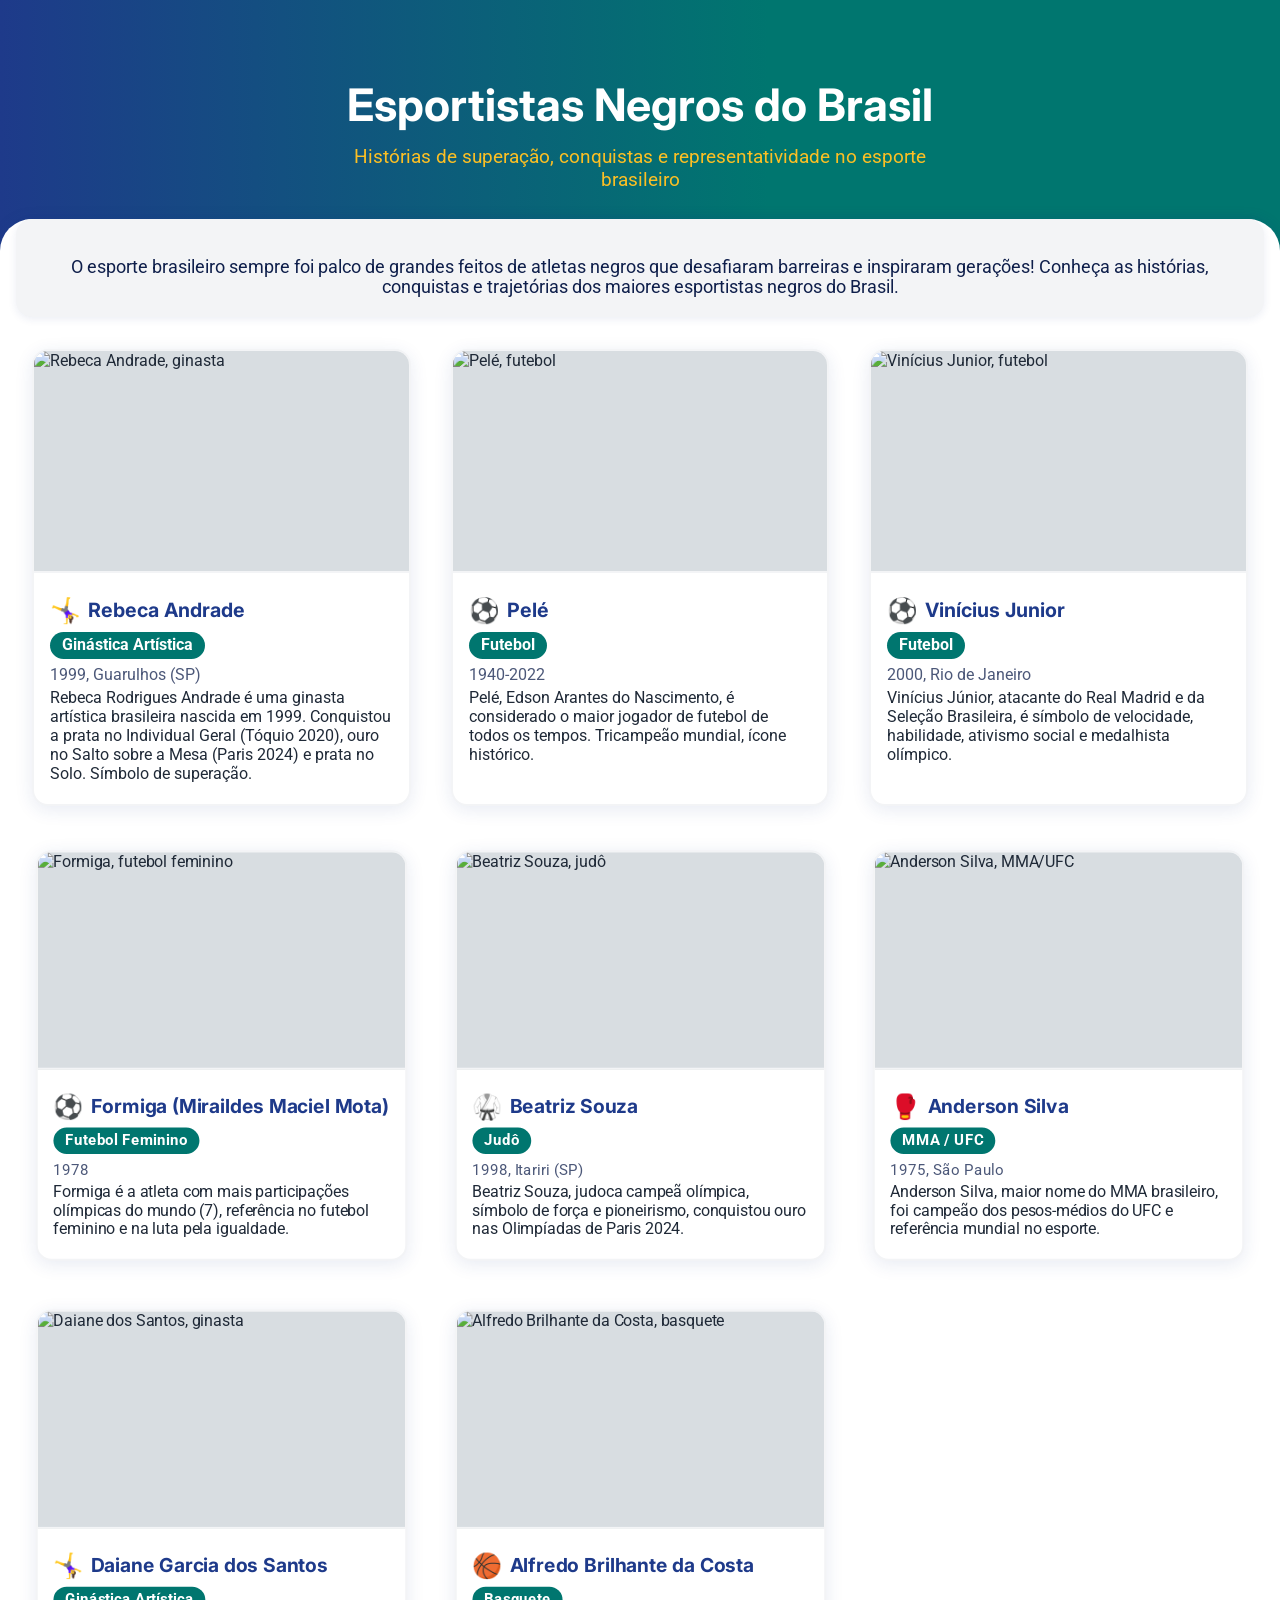
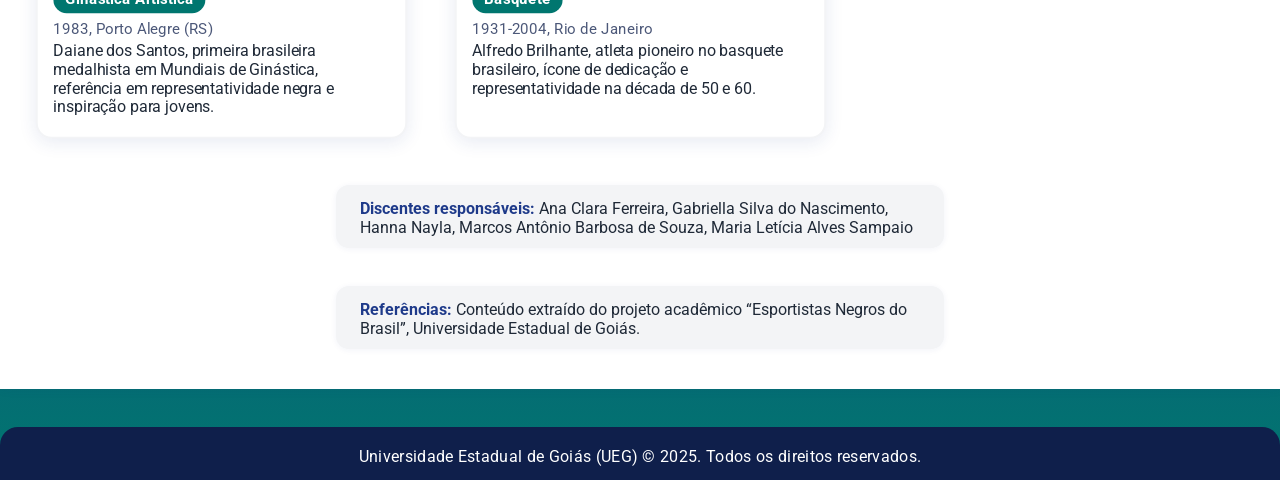
==== commit 692c0ac4: "Novo oitavo ajuste no css do site para corrigir erro responsividade no mobile por conta do Speechify" ====
--- a/index.html
+++ b/index.html
@@ -190,7 +190,7 @@
 <body>
   <div class="hero">
     <h1>Esportistas Negros do Brasil</h1>
-    <p data-selected="true" data-label-id="0" style="height: 74px;">Histórias de superação, conquistas e representatividade no esporte brasileiro</p>
+    <p data-selected="true" data-label-id="0" style="height: 78px;">Histórias de superação, conquistas e representatividade no esporte brasileiro</p>
   </div>
   <main>
     <section class="intro">
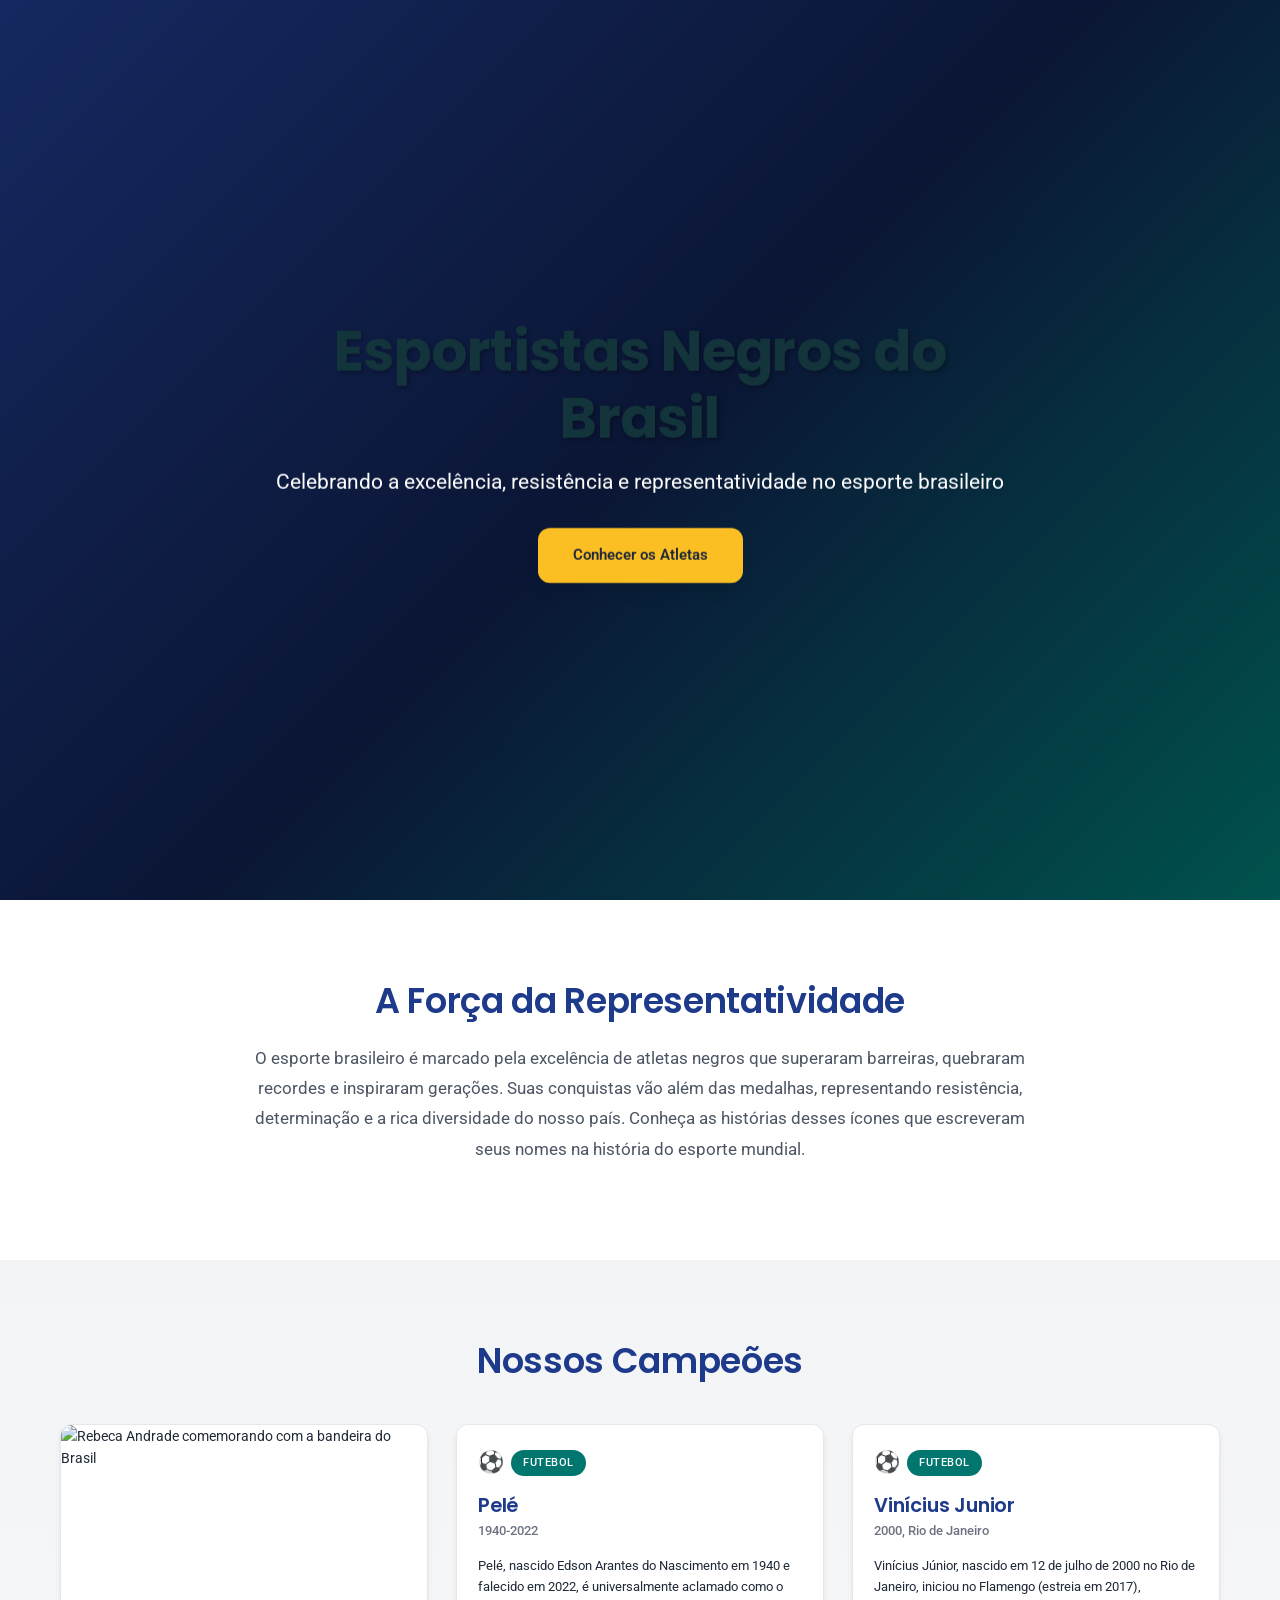
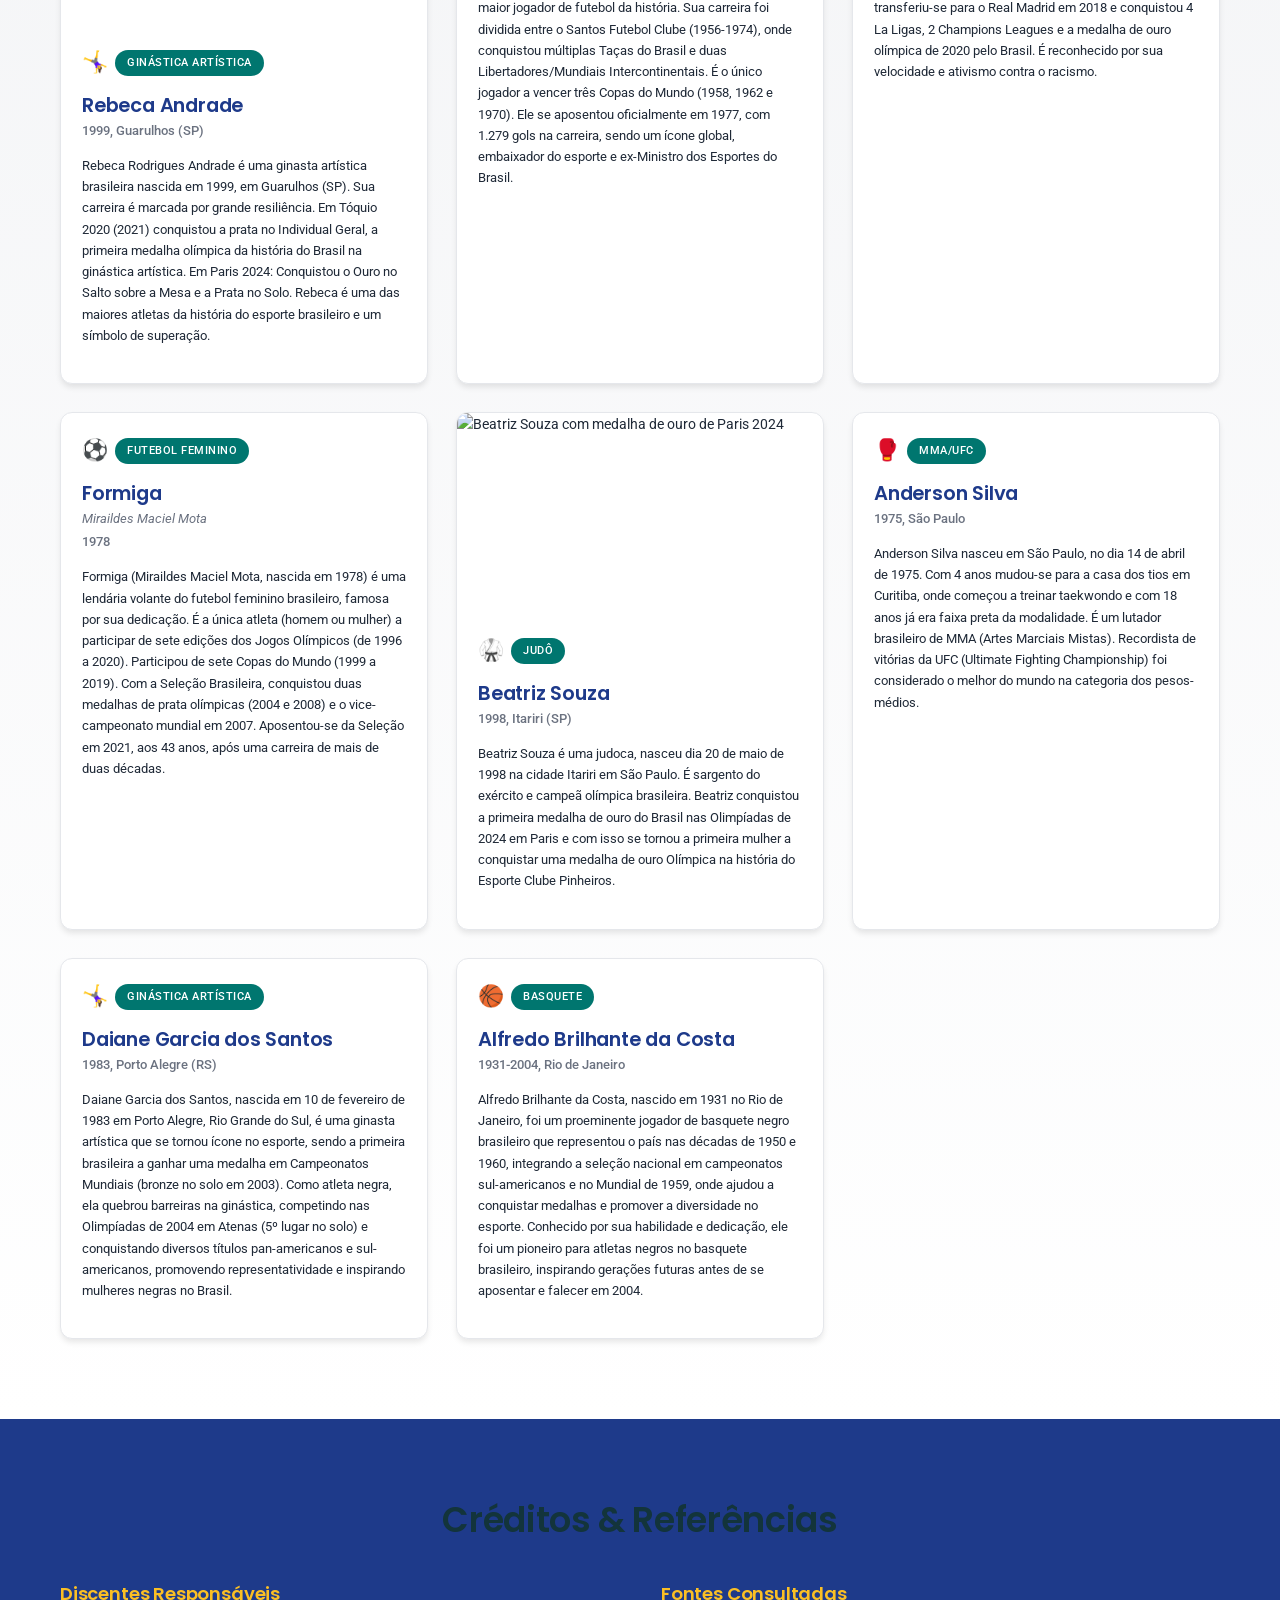
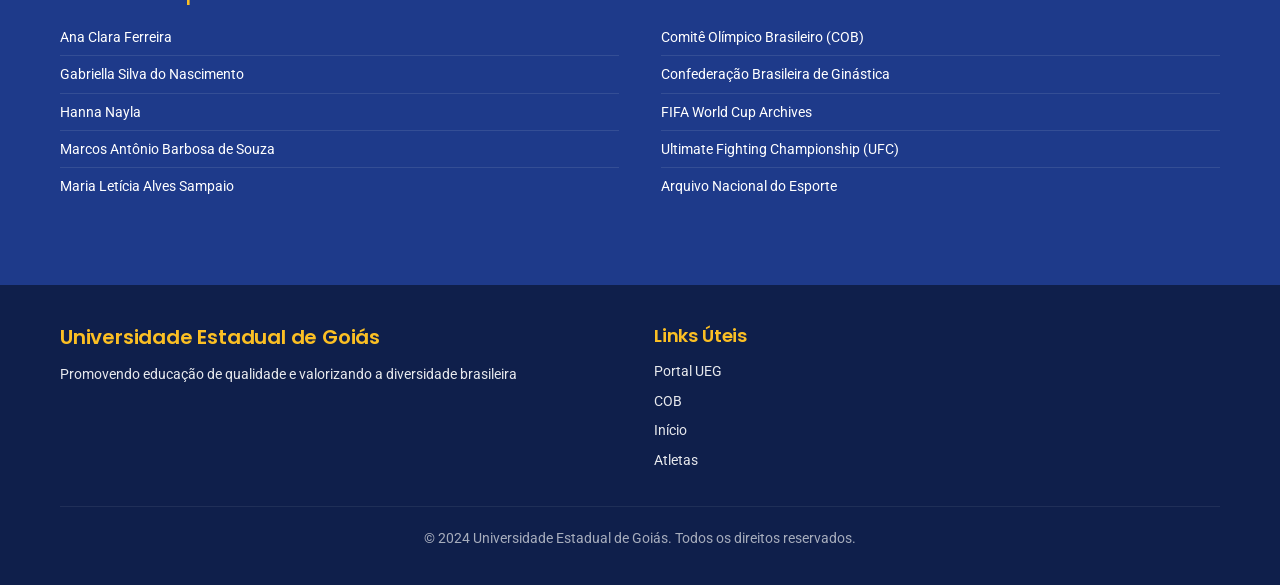
==== commit 9b3e904f: "Restaurando a versão inicial do site para corrigir erro responsividade no mobile que não é por conta" ====
--- a/index.html
+++ b/index.html
@@ -1,303 +1,215 @@
 <!DOCTYPE html>
-<html lang="pt-br">
+<html lang="pt-BR">
 <head>
-  <meta charset="UTF-8">
-  <meta name="viewport" content="width=device-width,initial-scale=1.0">
-  <title>Esportistas Negros do Brasil</title>
-  <link href="https://fonts.googleapis.com/css?family=Inter:700,400|Roboto:400,700&display=swap" rel="stylesheet">
-  <style>
-    :root {
-      --azul-ueg: #1e3a8a;
-      --azul-escuro: #0f1f4b;
-      --verde-ueg: #00766f;
-      --branco: #fff;
-      --amarelo: #fbbf24;
-      --cinza: #f3f4f6;
-      --texto: #1f2937;
-    }
-    body {
-      font-family: 'Roboto', Arial, sans-serif;
-      background: linear-gradient(180deg, var(--azul-escuro) 0%, var(--azul-ueg) 70%, var(--verde-ueg) 100%);
-      margin: 0; color: var(--branco);
-    }
-    .hero {
-      text-align: center;
-      padding: 48px 24px 32px;
-      background: linear-gradient(90deg, var(--azul-ueg), var(--verde-ueg) 60%);
-    }
-    .hero h1 {
-      font-family: 'Inter', Arial, sans-serif;
-      font-size: 2.8em; font-weight: 700;
-      margin-bottom: 0.3em;
-    }
-    .hero p {
-      font-size: 1.2em;
-      max-width: 640px; margin: 0 auto;
-      color: var(--amarelo);
-    }
-    main {
-      background: var(--branco);
-      color: var(--texto);
-      border-top-left-radius: 32px;
-      border-top-right-radius: 32px;
-      margin-top: -36px;
-      box-shadow: 0 -2px 12px rgba(30,58,138,0.13);
-      padding-bottom: 40px;
-    }
-    .intro {
-      text-align: center;
-      font-size: 1.1em;
-      padding: 38px 26px 20px 26px;
-      color: var(--azul-escuro);
-      background: var(--cinza);
-      border-radius: 16px;
-      margin: 0 16px 32px 16px;
-      box-shadow: 0 2px 8px rgba(30,58,138,0.09);
-    }
-    .grid {
-      display: grid;
-      grid-template-columns: repeat(auto-fit, minmax(min(100%, 310px), 1fr));
-      gap: 2.5rem;
-      margin: 0 32px 42px 32px;
-    }
-    .atleta-card {
-      background: var(--branco);
-      border-radius: 16px;
-      box-shadow: 0 4px 18px rgba(30,58,138,0.10);
-      overflow: hidden;
-      transition: transform 0.29s cubic-bezier(.33,.62,.18,.91), box-shadow 0.29s;
-      display: flex;
-      flex-direction: column;
-      justify-content: stretch;
-      position: relative;
-      border: 2px solid var(--cinza);
-    }
-    .atleta-card:hover {
-      transform: translateY(-8px) scale(1.03);
-      box-shadow: 0 10px 32px rgba(30,58,138,0.16);
-      border-color: var(--verde-ueg);
-    }
-    .atleta-card img {
-      width: 100%;
-      height: 220px;
-      object-fit: cover;
-      border-bottom: 2px solid var(--cinza);
-      background: #d8dde1;
-      display: block;
-    }
-    .atleta-info {
-      padding: 22px 16px 14px 16px;
-      flex: 1 1 auto;
-    }
-    .atleta-nome {
-      font-family: 'Inter', Arial, sans-serif;
-      font-size: 1.23em;
-      font-weight: 700;
-      margin-bottom: 7px;
-      color: var(--azul-ueg);
-      display: flex; align-items: center;
-      gap: 7px;
-    }
-    .atleta-nome span.icone {
-      font-size: 1.25em;
-    }
-    .badge {
-      display: inline-block;
-      background: var(--verde-ueg);
-      color: var(--branco);
-      font-size: 0.98em;
-      font-weight: 700;
-      border-radius: 16px;
-      padding: 3px 12px 5px 12px;
-      margin-bottom: 7px;
-    }
-    .desc {
-      font-size: 1.03em;
-      margin-bottom: 7px;
-      margin-top: 4px;
-    }
-    .nasc {
-      font-size: 0.97em;
-      margin-bottom: 4px;
-      color: var(--azul-escuro);
-      opacity: 0.74;
-    }
-    .creditos, .referencias {
-      margin: 38px auto 0 auto;
-      max-width: 560px;
-      color: var(--texto);
-      font-size: 1em;
-      background: var(--cinza);
-      border-radius: 13px;
-      box-shadow: 0 1px 6px rgba(30,58,138,0.06);
-      padding: 14px 24px 11px 24px;
-    }
-    .creditos strong, .referencias strong {color: var(--azul-ueg);}
-    .footer {
-      background: var(--azul-escuro);
-      color: var(--branco);
-      text-align: center;
-      padding: 20px 10px 14px 10px;
-      font-size: 1em;
-      border-top-left-radius: 18px;
-      border-top-right-radius: 18px;
-      margin-top: 38px;
-      letter-spacing: 0.02em;
-    }
-    @media (max-width:1024px) {
-      .grid {margin: 0 14px;}
-    }
-    @media (max-width:768px) {
-      .hero h1 {font-size: 2em;}
-      .grid {grid-template-columns: 1fr;}
-      main {border-radius: 16px;}
-    }
-    @media (max-width:480px) {
-      .grid {margin: 0 2px;}
-      .intro {margin: 0 2px;}
-    }
-
-    /* Fix para mobile: previne cards diminuindo ao rolar */
-    @media (max-width: 360px) {
-      .grid {
-        grid-template-columns: 1fr;
-        gap: 1.5rem;
-      }
-    }
-
-  </style>
-  <script>
-    // Animações scroll reveal simples
-    document.addEventListener('DOMContentLoaded', function() {
-      const cards = document.querySelectorAll('.atleta-card');
-      function showOnScroll() {
-        cards.forEach(card => {
-          const rect = card.getBoundingClientRect();
-          if (rect.top < window.innerHeight - 60) {
-            card.style.opacity = 1;
-            card.style.transform += ' scale(1)';
-          } else {
-            card.style.opacity = 0;
-            card.style.transform += ' scale(0.98)';
-          }
-        });
-      }
-      window.addEventListener('scroll', showOnScroll);
-      showOnScroll();
-    });
-  </script>
+    <meta charset="UTF-8">
+    <meta name="viewport" content="width=device-width, initial-scale=1.0">
+    <title>Esportistas Negros do Brasil | UEG</title>
+    <meta name="description" content="Conheça os grandes atletas negros que marcaram a história do esporte brasileiro">
+    <link rel="preconnect" href="https://fonts.googleapis.com">
+    <link rel="preconnect" href="https://fonts.gstatic.com" crossorigin>
+    <link href="https://fonts.googleapis.com/css2?family=Poppins:wght@300;400;600;700&family=Roboto:wght@300;400;500&display=swap" rel="stylesheet">
+    <link rel="stylesheet" href="style.css">
 </head>
 <body>
-  <div class="hero">
-    <h1>Esportistas Negros do Brasil</h1>
-    <p data-selected="true" data-label-id="0" style="height: 78px;">Histórias de superação, conquistas e representatividade no esporte brasileiro</p>
-  </div>
-  <main>
-    <section class="intro">
-      O esporte brasileiro sempre foi palco de grandes feitos de atletas negros que desafiaram barreiras e inspiraram gerações! Conheça as histórias, conquistas e trajetórias dos maiores esportistas negros do Brasil.<br>
-    </section>
-    <section class="grid">
-      <!-- Cards dos atletas -->
-      <div class="atleta-card">
-        <img src="https://raw.githubusercontent.com/marcos-abs/diversidade/refs/heads/master/image_beca.png" alt="Rebeca Andrade, ginasta" />
-        <div class="atleta-info">
-          <div class="atleta-nome"><span class="icone">🤸‍♀️</span> Rebeca Andrade</div>
-          <div class="badge">Ginástica Artística</div>
-          <div class="nasc">1999, Guarulhos (SP)</div>
-          <div class="desc">
-            Rebeca Rodrigues Andrade é uma ginasta artística brasileira nascida em 1999. Conquistou a prata no Individual Geral (Tóquio 2020), ouro no Salto sobre a Mesa (Paris 2024) e prata no Solo. Símbolo de superação.
-          </div>
+    <!-- Header/Hero Section -->
+    <header class="hero" id="home">
+        <div class="hero-content">
+            <h1 class="hero-title fade-in">Esportistas Negros do Brasil</h1>
+            <p class="hero-subtitle fade-in">Celebrando a excelência, resistência e representatividade no esporte brasileiro</p>
+            <div class="hero-cta fade-in">
+                <a href="#atletas" class="btn-primary">Conhecer os Atletas</a>
+            </div>
         </div>
-      </div>
-      <div class="atleta-card">
-        <img src="https://raw.githubusercontent.com/marcos-abs/diversidade/refs/heads/master/image_pele.png" alt="Pelé, futebol" />
-        <div class="atleta-info">
-          <div class="atleta-nome"><span class="icone">⚽</span> Pelé</div>
-          <div class="badge">Futebol</div>
-          <div class="nasc">1940-2022</div>
-          <div class="desc">
-            Pelé, Edson Arantes do Nascimento, é considerado o maior jogador de futebol de todos os tempos. Tricampeão mundial, ícone histórico.
-          </div>
+        <div class="hero-bg"></div>
+    </header>
+
+    <!-- Main Content -->
+    <main>
+        <!-- Seção de Introdução -->
+        <section class="intro" id="intro">
+            <div class="container">
+                <div class="intro-content fade-in">
+                    <h2>A Força da Representatividade</h2>
+                    <p>O esporte brasileiro é marcado pela excelência de atletas negros que superaram barreiras, quebraram recordes e inspiraram gerações. Suas conquistas vão além das medalhas, representando resistência, determinação e a rica diversidade do nosso país. Conheça as histórias desses ícones que escreveram seus nomes na história do esporte mundial.</p>
+                </div>
+            </div>
+        </section>
+
+        <!-- Seção de Atletas -->
+        <section class="athletes" id="atletas">
+            <div class="container">
+                <h2 class="section-title fade-in">Nossos Campeões</h2>
+                <div class="athletes-grid">
+                    <!-- Rebeca Andrade -->
+                    <article class="athlete-card fade-in" data-aos="fade-up">
+                        <div class="athlete-image">
+                            <img src="https://pplx-res.cloudinary.com/image/upload/v1760819453/pplx_project_search_images/2920084a80a06dd566798dce98f578c69cc8c3ac.png" alt="Rebeca Andrade comemorando com a bandeira do Brasil">
+                        </div>
+                        <div class="athlete-info">
+                            <div class="athlete-header">
+                                <span class="sport-icon">🤸‍♀️</span>
+                                <span class="sport-badge">Ginástica Artística</span>
+                            </div>
+                            <h3 class="athlete-name">Rebeca Andrade</h3>
+                            <p class="athlete-year">1999, Guarulhos (SP)</p>
+                            <p class="athlete-description">Rebeca Rodrigues Andrade é uma ginasta artística brasileira nascida em 1999, em Guarulhos (SP). Sua carreira é marcada por grande resiliência. Em Tóquio 2020 (2021) conquistou a prata no Individual Geral, a primeira medalha olímpica da história do Brasil na ginástica artística. Em Paris 2024: Conquistou o Ouro no Salto sobre a Mesa e a Prata no Solo. Rebeca é uma das maiores atletas da história do esporte brasileiro e um símbolo de superação.</p>
+                        </div>
+                    </article>
+
+                    <!-- Pelé -->
+                    <article class="athlete-card fade-in" data-aos="fade-up" data-aos-delay="100">
+                        <div class="athlete-info">
+                            <div class="athlete-header">
+                                <span class="sport-icon">⚽</span>
+                                <span class="sport-badge">Futebol</span>
+                            </div>
+                            <h3 class="athlete-name">Pelé</h3>
+                            <p class="athlete-year">1940-2022</p>
+                            <p class="athlete-description">Pelé, nascido Edson Arantes do Nascimento em 1940 e falecido em 2022, é universalmente aclamado como o maior jogador de futebol da história. Sua carreira foi dividida entre o Santos Futebol Clube (1956-1974), onde conquistou múltiplas Taças do Brasil e duas Libertadores/Mundiais Intercontinentais. É o único jogador a vencer três Copas do Mundo (1958, 1962 e 1970). Ele se aposentou oficialmente em 1977, com 1.279 gols na carreira, sendo um ícone global, embaixador do esporte e ex-Ministro dos Esportes do Brasil.</p>
+                        </div>
+                    </article>
+
+                    <!-- Vinícius Junior -->
+                    <article class="athlete-card fade-in" data-aos="fade-up" data-aos-delay="200">
+                        <div class="athlete-info">
+                            <div class="athlete-header">
+                                <span class="sport-icon">⚽</span>
+                                <span class="sport-badge">Futebol</span>
+                            </div>
+                            <h3 class="athlete-name">Vinícius Junior</h3>
+                            <p class="athlete-year">2000, Rio de Janeiro</p>
+                            <p class="athlete-description">Vinícius Júnior, nascido em 12 de julho de 2000 no Rio de Janeiro, iniciou no Flamengo (estreia em 2017), transferiu-se para o Real Madrid em 2018 e conquistou 4 La Ligas, 2 Champions Leagues e a medalha de ouro olímpica de 2020 pelo Brasil. É reconhecido por sua velocidade e ativismo contra o racismo.</p>
+                        </div>
+                    </article>
+
+                    <!-- Formiga -->
+                    <article class="athlete-card fade-in" data-aos="fade-up" data-aos-delay="300">
+                        <div class="athlete-info">
+                            <div class="athlete-header">
+                                <span class="sport-icon">⚽</span>
+                                <span class="sport-badge">Futebol Feminino</span>
+                            </div>
+                            <h3 class="athlete-name">Formiga</h3>
+                            <p class="athlete-subtitle">Miraildes Maciel Mota</p>
+                            <p class="athlete-year">1978</p>
+                            <p class="athlete-description">Formiga (Miraildes Maciel Mota, nascida em 1978) é uma lendária volante do futebol feminino brasileiro, famosa por sua dedicação. É a única atleta (homem ou mulher) a participar de sete edições dos Jogos Olímpicos (de 1996 a 2020). Participou de sete Copas do Mundo (1999 a 2019). Com a Seleção Brasileira, conquistou duas medalhas de prata olímpicas (2004 e 2008) e o vice-campeonato mundial em 2007. Aposentou-se da Seleção em 2021, aos 43 anos, após uma carreira de mais de duas décadas.</p>
+                        </div>
+                    </article>
+
+                    <!-- Beatriz Souza -->
+                    <article class="athlete-card fade-in" data-aos="fade-up" data-aos-delay="400">
+                        <div class="athlete-image">
+                            <img src="https://pplx-res.cloudinary.com/image/upload/v1760819453/pplx_project_search_images/6ea329cfc3dc6dc105d461f596fecfe173e73a71.png" alt="Beatriz Souza com medalha de ouro de Paris 2024">
+                        </div>
+                        <div class="athlete-info">
+                            <div class="athlete-header">
+                                <span class="sport-icon">🥋</span>
+                                <span class="sport-badge">Judô</span>
+                            </div>
+                            <h3 class="athlete-name">Beatriz Souza</h3>
+                            <p class="athlete-year">1998, Itariri (SP)</p>
+                            <p class="athlete-description">Beatriz Souza é uma judoca, nasceu dia 20 de maio de 1998 na cidade Itariri em São Paulo. É sargento do exército e campeã olímpica brasileira. Beatriz conquistou a primeira medalha de ouro do Brasil nas Olimpíadas de 2024 em Paris e com isso se tornou a primeira mulher a conquistar uma medalha de ouro Olímpica na história do Esporte Clube Pinheiros.</p>
+                        </div>
+                    </article>
+
+                    <!-- Anderson Silva -->
+                    <article class="athlete-card fade-in" data-aos="fade-up" data-aos-delay="500">
+                        <div class="athlete-info">
+                            <div class="athlete-header">
+                                <span class="sport-icon">🥊</span>
+                                <span class="sport-badge">MMA/UFC</span>
+                            </div>
+                            <h3 class="athlete-name">Anderson Silva</h3>
+                            <p class="athlete-year">1975, São Paulo</p>
+                            <p class="athlete-description">Anderson Silva nasceu em São Paulo, no dia 14 de abril de 1975. Com 4 anos mudou-se para a casa dos tios em Curitiba, onde começou a treinar taekwondo e com 18 anos já era faixa preta da modalidade. É um lutador brasileiro de MMA (Artes Marciais Mistas). Recordista de vitórias da UFC (Ultimate Fighting Championship) foi considerado o melhor do mundo na categoria dos pesos-médios.</p>
+                        </div>
+                    </article>
+
+                    <!-- Daiane Garcia -->
+                    <article class="athlete-card fade-in" data-aos="fade-up" data-aos-delay="600">
+                        <div class="athlete-info">
+                            <div class="athlete-header">
+                                <span class="sport-icon">🤸‍♀️</span>
+                                <span class="sport-badge">Ginástica Artística</span>
+                            </div>
+                            <h3 class="athlete-name">Daiane Garcia dos Santos</h3>
+                            <p class="athlete-year">1983, Porto Alegre (RS)</p>
+                            <p class="athlete-description">Daiane Garcia dos Santos, nascida em 10 de fevereiro de 1983 em Porto Alegre, Rio Grande do Sul, é uma ginasta artística que se tornou ícone no esporte, sendo a primeira brasileira a ganhar uma medalha em Campeonatos Mundiais (bronze no solo em 2003). Como atleta negra, ela quebrou barreiras na ginástica, competindo nas Olimpíadas de 2004 em Atenas (5º lugar no solo) e conquistando diversos títulos pan-americanos e sul-americanos, promovendo representatividade e inspirando mulheres negras no Brasil.</p>
+                        </div>
+                    </article>
+
+                    <!-- Alfredo Brilhante -->
+                    <article class="athlete-card fade-in" data-aos="fade-up" data-aos-delay="700">
+                        <div class="athlete-info">
+                            <div class="athlete-header">
+                                <span class="sport-icon">🏀</span>
+                                <span class="sport-badge">Basquete</span>
+                            </div>
+                            <h3 class="athlete-name">Alfredo Brilhante da Costa</h3>
+                            <p class="athlete-year">1931-2004, Rio de Janeiro</p>
+                            <p class="athlete-description">Alfredo Brilhante da Costa, nascido em 1931 no Rio de Janeiro, foi um proeminente jogador de basquete negro brasileiro que representou o país nas décadas de 1950 e 1960, integrando a seleção nacional em campeonatos sul-americanos e no Mundial de 1959, onde ajudou a conquistar medalhas e promover a diversidade no esporte. Conhecido por sua habilidade e dedicação, ele foi um pioneiro para atletas negros no basquete brasileiro, inspirando gerações futuras antes de se aposentar e falecer em 2004.</p>
+                        </div>
+                    </article>
+                </div>
+            </div>
+        </section>
+
+        <!-- Seção de Créditos -->
+        <section class="credits" id="creditos">
+            <div class="container">
+                <div class="credits-content fade-in">
+                    <h2>Créditos &amp; Referências</h2>
+                    <div class="credits-grid">
+                        <div class="discentes">
+                            <h3>Discentes Responsáveis</h3>
+                            <ul>
+                                <li>Ana Clara Ferreira</li>
+                                <li>Gabriella Silva do Nascimento</li>
+                                <li>Hanna Nayla</li>
+                                <li>Marcos Antônio Barbosa de Souza</li>
+                                <li>Maria Letícia Alves Sampaio</li>
+                            </ul>
+                        </div>
+                        <div class="referencias">
+                            <h3>Fontes Consultadas</h3>
+                            <ul>
+                                <li>Comitê Olímpico Brasileiro (COB)</li>
+                                <li>Confederação Brasileira de Ginástica</li>
+                                <li>FIFA World Cup Archives</li>
+                                <li>Ultimate Fighting Championship (UFC)</li>
+                                <li>Arquivo Nacional do Esporte</li>
+                            </ul>
+                        </div>
+                    </div>
+                </div>
+            </div>
+        </section>
+    </main>
+
+    <!-- Footer -->
+    <footer class="footer">
+        <div class="container">
+            <div class="footer-content">
+                <div class="footer-info">
+                    <h3>Universidade Estadual de Goiás</h3>
+                    <p>Promovendo educação de qualidade e valorizando a diversidade brasileira</p>
+                </div>
+                <div class="footer-links">
+                    <h4>Links Úteis</h4>
+                    <ul>
+                        <li><a href="https://www.ueg.br" target="_blank">Portal UEG</a></li>
+                        <li><a href="https://www.cob.org.br" target="_blank">COB</a></li>
+                        <li><a href="#home">Início</a></li>
+                        <li><a href="#atletas">Atletas</a></li>
+                    </ul>
+                </div>
+            </div>
+            <div class="footer-bottom">
+                <p>&copy; 2024 Universidade Estadual de Goiás. Todos os direitos reservados.</p>
+            </div>
         </div>
-      </div>
-      <div class="atleta-card">
-        <img src="https://raw.githubusercontent.com/marcos-abs/diversidade/refs/heads/master/image_vini.png" alt="Vinícius Junior, futebol" />
-        <div class="atleta-info">
-          <div class="atleta-nome"><span class="icone">⚽</span> Vinícius Junior</div>
-          <div class="badge">Futebol</div>
-          <div class="nasc">2000, Rio de Janeiro</div>
-          <div class="desc">
-            Vinícius Júnior, atacante do Real Madrid e da Seleção Brasileira, é símbolo de velocidade, habilidade, ativismo social e medalhista olímpico.
-          </div>
-        </div>
-      </div>
-      <div class="atleta-card">
-        <img src="https://raw.githubusercontent.com/marcos-abs/diversidade/refs/heads/master/image_formiga.png" alt="Formiga, futebol feminino" />
-        <div class="atleta-info">
-          <div class="atleta-nome"><span class="icone">⚽</span> Formiga (Miraildes Maciel Mota)</div>
-          <div class="badge">Futebol Feminino</div>
-          <div class="nasc">1978</div>
-          <div class="desc">
-            Formiga é a atleta com mais participações olímpicas do mundo (7), referência no futebol feminino e na luta pela igualdade.
-          </div>
-        </div>
-      </div>
-      <div class="atleta-card">
-        <img src="https://raw.githubusercontent.com/marcos-abs/diversidade/refs/heads/master/image_bia.png" alt="Beatriz Souza, judô" />
-        <div class="atleta-info">
-          <div class="atleta-nome"><span class="icone">🥋</span> Beatriz Souza</div>
-          <div class="badge">Judô</div>
-          <div class="nasc">1998, Itariri (SP)</div>
-          <div class="desc">
-            Beatriz Souza, judoca campeã olímpica, símbolo de força e pioneirismo, conquistou ouro nas Olimpíadas de Paris 2024.
-          </div>
-        </div>
-      </div>
-      <div class="atleta-card">
-        <img src="https://raw.githubusercontent.com/marcos-abs/diversidade/refs/heads/master/image_aranha.jpg" alt="Anderson Silva, MMA/UFC" />
-        <div class="atleta-info">
-          <div class="atleta-nome"><span class="icone">🥊</span> Anderson Silva</div>
-          <div class="badge">MMA / UFC</div>
-          <div class="nasc">1975, São Paulo</div>
-          <div class="desc">
-            Anderson Silva, maior nome do MMA brasileiro, foi campeão dos pesos-médios do UFC e referência mundial no esporte.
-          </div>
-        </div>
-      </div>
-      <div class="atleta-card">
-        <img src="https://raw.githubusercontent.com/marcos-abs/diversidade/refs/heads/master/image_daiane.jpg" alt="Daiane dos Santos, ginasta" />
-        <div class="atleta-info">
-          <div class="atleta-nome"><span class="icone">🤸‍♀️</span> Daiane Garcia dos Santos</div>
-          <div class="badge">Ginástica Artística</div>
-          <div class="nasc">1983, Porto Alegre (RS)</div>
-          <div class="desc">
-            Daiane dos Santos, primeira brasileira medalhista em Mundiais de Ginástica, referência em representatividade negra e inspiração para jovens.
-          </div>
-        </div>
-      </div>
-      <div class="atleta-card">
-        <img src="https://raw.githubusercontent.com/marcos-abs/diversidade/refs/heads/master/image_brilhante.jpg" alt="Alfredo Brilhante da Costa, basquete" />
-        <div class="atleta-info">
-          <div class="atleta-nome"><span class="icone">🏀</span> Alfredo Brilhante da Costa</div>
-          <div class="badge">Basquete</div>
-          <div class="nasc">1931-2004, Rio de Janeiro</div>
-          <div class="desc">
-            Alfredo Brilhante, atleta pioneiro no basquete brasileiro, ícone de dedicação e representatividade na década de 50 e 60.
-          </div>
-        </div>
-      </div>
-    </section>
-    <div class="creditos">
-      <strong>Discentes responsáveis:</strong>
-      Ana Clara Ferreira, Gabriella Silva do Nascimento, Hanna Nayla, Marcos Antônio Barbosa de Souza, Maria Letícia Alves Sampaio
-    </div>
-    <div class="referencias">
-      <strong>Referências:</strong>
-      Conteúdo extraído do projeto acadêmico “Esportistas Negros do Brasil”, Universidade Estadual de Goiás.
-    </div>
-  </main>
-  <footer class="footer">
-    Universidade Estadual de Goiás (UEG) &copy; 2025. Todos os direitos reservados.
-  </footer>
+    </footer>
+
+    <script src="app.js"></script>
 </body>
-</html>
+</html>
--- a/style.css
+++ b/style.css
@@ -0,0 +1,1262 @@
+:root {
+  /* Primitive Color Tokens */
+  --color-white: rgba(255, 255, 255, 1);
+  --color-black: rgba(0, 0, 0, 1);
+  --color-cream-50: rgba(252, 252, 249, 1);
+  --color-cream-100: rgba(255, 255, 253, 1);
+  --color-gray-200: rgba(245, 245, 245, 1);
+  --color-gray-300: rgba(167, 169, 169, 1);
+  --color-gray-400: rgba(119, 124, 124, 1);
+  --color-slate-500: rgba(98, 108, 113, 1);
+  --color-brown-600: rgba(94, 82, 64, 1);
+  --color-charcoal-700: rgba(31, 33, 33, 1);
+  --color-charcoal-800: rgba(38, 40, 40, 1);
+  --color-slate-900: rgba(19, 52, 59, 1);
+  --color-teal-300: rgba(50, 184, 198, 1);
+  --color-teal-400: rgba(45, 166, 178, 1);
+  --color-teal-500: rgba(33, 128, 141, 1);
+  --color-teal-600: rgba(29, 116, 128, 1);
+  --color-teal-700: rgba(26, 104, 115, 1);
+  --color-teal-800: rgba(41, 150, 161, 1);
+  --color-red-400: rgba(255, 84, 89, 1);
+  --color-red-500: rgba(192, 21, 47, 1);
+  --color-orange-400: rgba(230, 129, 97, 1);
+  --color-orange-500: rgba(168, 75, 47, 1);
+
+  /* RGB versions for opacity control */
+  --color-brown-600-rgb: 94, 82, 64;
+  --color-teal-500-rgb: 33, 128, 141;
+  --color-slate-900-rgb: 19, 52, 59;
+  --color-slate-500-rgb: 98, 108, 113;
+  --color-red-500-rgb: 192, 21, 47;
+  --color-red-400-rgb: 255, 84, 89;
+  --color-orange-500-rgb: 168, 75, 47;
+  --color-orange-400-rgb: 230, 129, 97;
+
+  /* Background color tokens (Light Mode) */
+  --color-bg-1: rgba(59, 130, 246, 0.08); /* Light blue */
+  --color-bg-2: rgba(245, 158, 11, 0.08); /* Light yellow */
+  --color-bg-3: rgba(34, 197, 94, 0.08); /* Light green */
+  --color-bg-4: rgba(239, 68, 68, 0.08); /* Light red */
+  --color-bg-5: rgba(147, 51, 234, 0.08); /* Light purple */
+  --color-bg-6: rgba(249, 115, 22, 0.08); /* Light orange */
+  --color-bg-7: rgba(236, 72, 153, 0.08); /* Light pink */
+  --color-bg-8: rgba(6, 182, 212, 0.08); /* Light cyan */
+
+  /* Semantic Color Tokens (Light Mode) */
+  --color-background: var(--color-cream-50);
+  --color-surface: var(--color-cream-100);
+  --color-text: var(--color-slate-900);
+  --color-text-secondary: var(--color-slate-500);
+  --color-primary: var(--color-teal-500);
+  --color-primary-hover: var(--color-teal-600);
+  --color-primary-active: var(--color-teal-700);
+  --color-secondary: rgba(var(--color-brown-600-rgb), 0.12);
+  --color-secondary-hover: rgba(var(--color-brown-600-rgb), 0.2);
+  --color-secondary-active: rgba(var(--color-brown-600-rgb), 0.25);
+  --color-border: rgba(var(--color-brown-600-rgb), 0.2);
+  --color-btn-primary-text: var(--color-cream-50);
+  --color-card-border: rgba(var(--color-brown-600-rgb), 0.12);
+  --color-card-border-inner: rgba(var(--color-brown-600-rgb), 0.12);
+  --color-error: var(--color-red-500);
+  --color-success: var(--color-teal-500);
+  --color-warning: var(--color-orange-500);
+  --color-info: var(--color-slate-500);
+  --color-focus-ring: rgba(var(--color-teal-500-rgb), 0.4);
+  --color-select-caret: rgba(var(--color-slate-900-rgb), 0.8);
+
+  /* Common style patterns */
+  --focus-ring: 0 0 0 3px var(--color-focus-ring);
+  --focus-outline: 2px solid var(--color-primary);
+  --status-bg-opacity: 0.15;
+  --status-border-opacity: 0.25;
+  --select-caret-light: url("data:image/svg+xml,%3Csvg xmlns='http://www.w3.org/2000/svg' width='16' height='16' viewBox='0 0 24 24' fill='none' stroke='%23134252' stroke-width='2' stroke-linecap='round' stroke-linejoin='round'%3E%3Cpolyline points='6 9 12 15 18 9'%3E%3C/polyline%3E%3C/svg%3E");
+  --select-caret-dark: url("data:image/svg+xml,%3Csvg xmlns='http://www.w3.org/2000/svg' width='16' height='16' viewBox='0 0 24 24' fill='none' stroke='%23f5f5f5' stroke-width='2' stroke-linecap='round' stroke-linejoin='round'%3E%3Cpolyline points='6 9 12 15 18 9'%3E%3C/polyline%3E%3C/svg%3E");
+
+  /* RGB versions for opacity control */
+  --color-success-rgb: 33, 128, 141;
+  --color-error-rgb: 192, 21, 47;
+  --color-warning-rgb: 168, 75, 47;
+  --color-info-rgb: 98, 108, 113;
+
+  /* Typography */
+  --font-family-base: "FKGroteskNeue", "Geist", "Inter", -apple-system,
+    BlinkMacSystemFont, "Segoe UI", Roboto, sans-serif;
+  --font-family-mono: "Berkeley Mono", ui-monospace, SFMono-Regular, Menlo,
+    Monaco, Consolas, monospace;
+  --font-size-xs: 11px;
+  --font-size-sm: 12px;
+  --font-size-base: 14px;
+  --font-size-md: 14px;
+  --font-size-lg: 16px;
+  --font-size-xl: 18px;
+  --font-size-2xl: 20px;
+  --font-size-3xl: 24px;
+  --font-size-4xl: 30px;
+  --font-weight-normal: 400;
+  --font-weight-medium: 500;
+  --font-weight-semibold: 550;
+  --font-weight-bold: 600;
+  --line-height-tight: 1.2;
+  --line-height-normal: 1.5;
+  --letter-spacing-tight: -0.01em;
+
+  /* Spacing */
+  --space-0: 0;
+  --space-1: 1px;
+  --space-2: 2px;
+  --space-4: 4px;
+  --space-6: 6px;
+  --space-8: 8px;
+  --space-10: 10px;
+  --space-12: 12px;
+  --space-16: 16px;
+  --space-20: 20px;
+  --space-24: 24px;
+  --space-32: 32px;
+
+  /* Border Radius */
+  --radius-sm: 6px;
+  --radius-base: 8px;
+  --radius-md: 10px;
+  --radius-lg: 12px;
+  --radius-full: 9999px;
+
+  /* Shadows */
+  --shadow-xs: 0 1px 2px rgba(0, 0, 0, 0.02);
+  --shadow-sm: 0 1px 3px rgba(0, 0, 0, 0.04), 0 1px 2px rgba(0, 0, 0, 0.02);
+  --shadow-md: 0 4px 6px -1px rgba(0, 0, 0, 0.04),
+    0 2px 4px -1px rgba(0, 0, 0, 0.02);
+  --shadow-lg: 0 10px 15px -3px rgba(0, 0, 0, 0.04),
+    0 4px 6px -2px rgba(0, 0, 0, 0.02);
+  --shadow-inset-sm: inset 0 1px 0 rgba(255, 255, 255, 0.15),
+    inset 0 -1px 0 rgba(0, 0, 0, 0.03);
+
+  /* Animation */
+  --duration-fast: 150ms;
+  --duration-normal: 250ms;
+  --ease-standard: cubic-bezier(0.16, 1, 0.3, 1);
+
+  /* Layout */
+  --container-sm: 640px;
+  --container-md: 768px;
+  --container-lg: 1024px;
+  --container-xl: 1280px;
+}
+
+/* Dark mode colors */
+@media (prefers-color-scheme: dark) {
+  :root {
+    /* RGB versions for opacity control (Dark Mode) */
+    --color-gray-400-rgb: 119, 124, 124;
+    --color-teal-300-rgb: 50, 184, 198;
+    --color-gray-300-rgb: 167, 169, 169;
+    --color-gray-200-rgb: 245, 245, 245;
+
+    /* Background color tokens (Dark Mode) */
+    --color-bg-1: rgba(29, 78, 216, 0.15); /* Dark blue */
+    --color-bg-2: rgba(180, 83, 9, 0.15); /* Dark yellow */
+    --color-bg-3: rgba(21, 128, 61, 0.15); /* Dark green */
+    --color-bg-4: rgba(185, 28, 28, 0.15); /* Dark red */
+    --color-bg-5: rgba(107, 33, 168, 0.15); /* Dark purple */
+    --color-bg-6: rgba(194, 65, 12, 0.15); /* Dark orange */
+    --color-bg-7: rgba(190, 24, 93, 0.15); /* Dark pink */
+    --color-bg-8: rgba(8, 145, 178, 0.15); /* Dark cyan */
+
+    /* Semantic Color Tokens (Dark Mode) */
+    --color-background: var(--color-charcoal-700);
+    --color-surface: var(--color-charcoal-800);
+    --color-text: var(--color-gray-200);
+    --color-text-secondary: rgba(var(--color-gray-300-rgb), 0.7);
+    --color-primary: var(--color-teal-300);
+    --color-primary-hover: var(--color-teal-400);
+    --color-primary-active: var(--color-teal-800);
+    --color-secondary: rgba(var(--color-gray-400-rgb), 0.15);
+    --color-secondary-hover: rgba(var(--color-gray-400-rgb), 0.25);
+    --color-secondary-active: rgba(var(--color-gray-400-rgb), 0.3);
+    --color-border: rgba(var(--color-gray-400-rgb), 0.3);
+    --color-error: var(--color-red-400);
+    --color-success: var(--color-teal-300);
+    --color-warning: var(--color-orange-400);
+    --color-info: var(--color-gray-300);
+    --color-focus-ring: rgba(var(--color-teal-300-rgb), 0.4);
+    --color-btn-primary-text: var(--color-slate-900);
+    --color-card-border: rgba(var(--color-gray-400-rgb), 0.2);
+    --color-card-border-inner: rgba(var(--color-gray-400-rgb), 0.15);
+    --shadow-inset-sm: inset 0 1px 0 rgba(255, 255, 255, 0.1),
+      inset 0 -1px 0 rgba(0, 0, 0, 0.15);
+    --button-border-secondary: rgba(var(--color-gray-400-rgb), 0.2);
+    --color-border-secondary: rgba(var(--color-gray-400-rgb), 0.2);
+    --color-select-caret: rgba(var(--color-gray-200-rgb), 0.8);
+
+    /* Common style patterns - updated for dark mode */
+    --focus-ring: 0 0 0 3px var(--color-focus-ring);
+    --focus-outline: 2px solid var(--color-primary);
+    --status-bg-opacity: 0.15;
+    --status-border-opacity: 0.25;
+    --select-caret-light: url("data:image/svg+xml,%3Csvg xmlns='http://www.w3.org/2000/svg' width='16' height='16' viewBox='0 0 24 24' fill='none' stroke='%23134252' stroke-width='2' stroke-linecap='round' stroke-linejoin='round'%3E%3Cpolyline points='6 9 12 15 18 9'%3E%3C/polyline%3E%3C/svg%3E");
+    --select-caret-dark: url("data:image/svg+xml,%3Csvg xmlns='http://www.w3.org/2000/svg' width='16' height='16' viewBox='0 0 24 24' fill='none' stroke='%23f5f5f5' stroke-width='2' stroke-linecap='round' stroke-linejoin='round'%3E%3Cpolyline points='6 9 12 15 18 9'%3E%3C/polyline%3E%3C/svg%3E");
+
+    /* RGB versions for dark mode */
+    --color-success-rgb: var(--color-teal-300-rgb);
+    --color-error-rgb: var(--color-red-400-rgb);
+    --color-warning-rgb: var(--color-orange-400-rgb);
+    --color-info-rgb: var(--color-gray-300-rgb);
+  }
+}
+
+/* Data attribute for manual theme switching */
+[data-color-scheme="dark"] {
+  /* RGB versions for opacity control (dark mode) */
+  --color-gray-400-rgb: 119, 124, 124;
+  --color-teal-300-rgb: 50, 184, 198;
+  --color-gray-300-rgb: 167, 169, 169;
+  --color-gray-200-rgb: 245, 245, 245;
+
+  /* Colorful background palette - Dark Mode */
+  --color-bg-1: rgba(29, 78, 216, 0.15); /* Dark blue */
+  --color-bg-2: rgba(180, 83, 9, 0.15); /* Dark yellow */
+  --color-bg-3: rgba(21, 128, 61, 0.15); /* Dark green */
+  --color-bg-4: rgba(185, 28, 28, 0.15); /* Dark red */
+  --color-bg-5: rgba(107, 33, 168, 0.15); /* Dark purple */
+  --color-bg-6: rgba(194, 65, 12, 0.15); /* Dark orange */
+  --color-bg-7: rgba(190, 24, 93, 0.15); /* Dark pink */
+  --color-bg-8: rgba(8, 145, 178, 0.15); /* Dark cyan */
+
+  /* Semantic Color Tokens (Dark Mode) */
+  --color-background: var(--color-charcoal-700);
+  --color-surface: var(--color-charcoal-800);
+  --color-text: var(--color-gray-200);
+  --color-text-secondary: rgba(var(--color-gray-300-rgb), 0.7);
+  --color-primary: var(--color-teal-300);
+  --color-primary-hover: var(--color-teal-400);
+  --color-primary-active: var(--color-teal-800);
+  --color-secondary: rgba(var(--color-gray-400-rgb), 0.15);
+  --color-secondary-hover: rgba(var(--color-gray-400-rgb), 0.25);
+  --color-secondary-active: rgba(var(--color-gray-400-rgb), 0.3);
+  --color-border: rgba(var(--color-gray-400-rgb), 0.3);
+  --color-error: var(--color-red-400);
+  --color-success: var(--color-teal-300);
+  --color-warning: var(--color-orange-400);
+  --color-info: var(--color-gray-300);
+  --color-focus-ring: rgba(var(--color-teal-300-rgb), 0.4);
+  --color-btn-primary-text: var(--color-slate-900);
+  --color-card-border: rgba(var(--color-gray-400-rgb), 0.15);
+  --color-card-border-inner: rgba(var(--color-gray-400-rgb), 0.15);
+  --shadow-inset-sm: inset 0 1px 0 rgba(255, 255, 255, 0.1),
+    inset 0 -1px 0 rgba(0, 0, 0, 0.15);
+  --color-border-secondary: rgba(var(--color-gray-400-rgb), 0.2);
+  --color-select-caret: rgba(var(--color-gray-200-rgb), 0.8);
+
+  /* Common style patterns - updated for dark mode */
+  --focus-ring: 0 0 0 3px var(--color-focus-ring);
+  --focus-outline: 2px solid var(--color-primary);
+  --status-bg-opacity: 0.15;
+  --status-border-opacity: 0.25;
+  --select-caret-light: url("data:image/svg+xml,%3Csvg xmlns='http://www.w3.org/2000/svg' width='16' height='16' viewBox='0 0 24 24' fill='none' stroke='%23134252' stroke-width='2' stroke-linecap='round' stroke-linejoin='round'%3E%3Cpolyline points='6 9 12 15 18 9'%3E%3C/polyline%3E%3C/svg%3E");
+  --select-caret-dark: url("data:image/svg+xml,%3Csvg xmlns='http://www.w3.org/2000/svg' width='16' height='16' viewBox='0 0 24 24' fill='none' stroke='%23f5f5f5' stroke-width='2' stroke-linecap='round' stroke-linejoin='round'%3E%3Cpolyline points='6 9 12 15 18 9'%3E%3C/polyline%3E%3C/svg%3E");
+
+  /* RGB versions for dark mode */
+  --color-success-rgb: var(--color-teal-300-rgb);
+  --color-error-rgb: var(--color-red-400-rgb);
+  --color-warning-rgb: var(--color-orange-400-rgb);
+  --color-info-rgb: var(--color-gray-300-rgb);
+}
+
+[data-color-scheme="light"] {
+  /* RGB versions for opacity control (light mode) */
+  --color-brown-600-rgb: 94, 82, 64;
+  --color-teal-500-rgb: 33, 128, 141;
+  --color-slate-900-rgb: 19, 52, 59;
+
+  /* Semantic Color Tokens (Light Mode) */
+  --color-background: var(--color-cream-50);
+  --color-surface: var(--color-cream-100);
+  --color-text: var(--color-slate-900);
+  --color-text-secondary: var(--color-slate-500);
+  --color-primary: var(--color-teal-500);
+  --color-primary-hover: var(--color-teal-600);
+  --color-primary-active: var(--color-teal-700);
+  --color-secondary: rgba(var(--color-brown-600-rgb), 0.12);
+  --color-secondary-hover: rgba(var(--color-brown-600-rgb), 0.2);
+  --color-secondary-active: rgba(var(--color-brown-600-rgb), 0.25);
+  --color-border: rgba(var(--color-brown-600-rgb), 0.2);
+  --color-btn-primary-text: var(--color-cream-50);
+  --color-card-border: rgba(var(--color-brown-600-rgb), 0.12);
+  --color-card-border-inner: rgba(var(--color-brown-600-rgb), 0.12);
+  --color-error: var(--color-red-500);
+  --color-success: var(--color-teal-500);
+  --color-warning: var(--color-orange-500);
+  --color-info: var(--color-slate-500);
+  --color-focus-ring: rgba(var(--color-teal-500-rgb), 0.4);
+
+  /* RGB versions for light mode */
+  --color-success-rgb: var(--color-teal-500-rgb);
+  --color-error-rgb: var(--color-red-500-rgb);
+  --color-warning-rgb: var(--color-orange-500-rgb);
+  --color-info-rgb: var(--color-slate-500-rgb);
+}
+
+/* Base styles */
+html {
+  font-size: var(--font-size-base);
+  font-family: var(--font-family-base);
+  line-height: var(--line-height-normal);
+  color: var(--color-text);
+  background-color: var(--color-background);
+  -webkit-font-smoothing: antialiased;
+  box-sizing: border-box;
+}
+
+body {
+  margin: 0;
+  padding: 0;
+}
+
+*,
+*::before,
+*::after {
+  box-sizing: inherit;
+}
+
+/* Typography */
+h1,
+h2,
+h3,
+h4,
+h5,
+h6 {
+  margin: 0;
+  font-weight: var(--font-weight-semibold);
+  line-height: var(--line-height-tight);
+  color: var(--color-text);
+  letter-spacing: var(--letter-spacing-tight);
+}
+
+h1 {
+  font-size: var(--font-size-4xl);
+}
+h2 {
+  font-size: var(--font-size-3xl);
+}
+h3 {
+  font-size: var(--font-size-2xl);
+}
+h4 {
+  font-size: var(--font-size-xl);
+}
+h5 {
+  font-size: var(--font-size-lg);
+}
+h6 {
+  font-size: var(--font-size-md);
+}
+
+p {
+  margin: 0 0 var(--space-16) 0;
+}
+
+a {
+  color: var(--color-primary);
+  text-decoration: none;
+  transition: color var(--duration-fast) var(--ease-standard);
+}
+
+a:hover {
+  color: var(--color-primary-hover);
+}
+
+code,
+pre {
+  font-family: var(--font-family-mono);
+  font-size: calc(var(--font-size-base) * 0.95);
+  background-color: var(--color-secondary);
+  border-radius: var(--radius-sm);
+}
+
+code {
+  padding: var(--space-1) var(--space-4);
+}
+
+pre {
+  padding: var(--space-16);
+  margin: var(--space-16) 0;
+  overflow: auto;
+  border: 1px solid var(--color-border);
+}
+
+pre code {
+  background: none;
+  padding: 0;
+}
+
+/* Buttons */
+.btn {
+  display: inline-flex;
+  align-items: center;
+  justify-content: center;
+  padding: var(--space-8) var(--space-16);
+  border-radius: var(--radius-base);
+  font-size: var(--font-size-base);
+  font-weight: 500;
+  line-height: 1.5;
+  cursor: pointer;
+  transition: all var(--duration-normal) var(--ease-standard);
+  border: none;
+  text-decoration: none;
+  position: relative;
+}
+
+.btn:focus-visible {
+  outline: none;
+  box-shadow: var(--focus-ring);
+}
+
+.btn--primary {
+  background: var(--color-primary);
+  color: var(--color-btn-primary-text);
+}
+
+.btn--primary:hover {
+  background: var(--color-primary-hover);
+}
+
+.btn--primary:active {
+  background: var(--color-primary-active);
+}
+
+.btn--secondary {
+  background: var(--color-secondary);
+  color: var(--color-text);
+}
+
+.btn--secondary:hover {
+  background: var(--color-secondary-hover);
+}
+
+.btn--secondary:active {
+  background: var(--color-secondary-active);
+}
+
+.btn--outline {
+  background: transparent;
+  border: 1px solid var(--color-border);
+  color: var(--color-text);
+}
+
+.btn--outline:hover {
+  background: var(--color-secondary);
+}
+
+.btn--sm {
+  padding: var(--space-4) var(--space-12);
+  font-size: var(--font-size-sm);
+  border-radius: var(--radius-sm);
+}
+
+.btn--lg {
+  padding: var(--space-10) var(--space-20);
+  font-size: var(--font-size-lg);
+  border-radius: var(--radius-md);
+}
+
+.btn--full-width {
+  width: 100%;
+}
+
+.btn:disabled {
+  opacity: 0.5;
+  cursor: not-allowed;
+}
+
+/* Form elements */
+.form-control {
+  display: block;
+  width: 100%;
+  padding: var(--space-8) var(--space-12);
+  font-size: var(--font-size-md);
+  line-height: 1.5;
+  color: var(--color-text);
+  background-color: var(--color-surface);
+  border: 1px solid var(--color-border);
+  border-radius: var(--radius-base);
+  transition: border-color var(--duration-fast) var(--ease-standard),
+    box-shadow var(--duration-fast) var(--ease-standard);
+}
+
+textarea.form-control {
+  font-family: var(--font-family-base);
+  font-size: var(--font-size-base);
+}
+
+select.form-control {
+  padding: var(--space-8) var(--space-12);
+  -webkit-appearance: none;
+  -moz-appearance: none;
+  appearance: none;
+  background-image: var(--select-caret-light);
+  background-repeat: no-repeat;
+  background-position: right var(--space-12) center;
+  background-size: 16px;
+  padding-right: var(--space-32);
+}
+
+/* Add a dark mode specific caret */
+@media (prefers-color-scheme: dark) {
+  select.form-control {
+    background-image: var(--select-caret-dark);
+  }
+}
+
+/* Also handle data-color-scheme */
+[data-color-scheme="dark"] select.form-control {
+  background-image: var(--select-caret-dark);
+}
+
+[data-color-scheme="light"] select.form-control {
+  background-image: var(--select-caret-light);
+}
+
+.form-control:focus {
+  border-color: var(--color-primary);
+  outline: var(--focus-outline);
+}
+
+.form-label {
+  display: block;
+  margin-bottom: var(--space-8);
+  font-weight: var(--font-weight-medium);
+  font-size: var(--font-size-sm);
+}
+
+.form-group {
+  margin-bottom: var(--space-16);
+}
+
+/* Card component */
+.card {
+  background-color: var(--color-surface);
+  border-radius: var(--radius-lg);
+  border: 1px solid var(--color-card-border);
+  box-shadow: var(--shadow-sm);
+  overflow: hidden;
+  transition: box-shadow var(--duration-normal) var(--ease-standard);
+}
+
+.card:hover {
+  box-shadow: var(--shadow-md);
+}
+
+.card__body {
+  padding: var(--space-16);
+}
+
+.card__header,
+.card__footer {
+  padding: var(--space-16);
+  border-bottom: 1px solid var(--color-card-border-inner);
+}
+
+/* Status indicators - simplified with CSS variables */
+.status {
+  display: inline-flex;
+  align-items: center;
+  padding: var(--space-6) var(--space-12);
+  border-radius: var(--radius-full);
+  font-weight: var(--font-weight-medium);
+  font-size: var(--font-size-sm);
+}
+
+.status--success {
+  background-color: rgba(
+    var(--color-success-rgb, 33, 128, 141),
+    var(--status-bg-opacity)
+  );
+  color: var(--color-success);
+  border: 1px solid
+    rgba(var(--color-success-rgb, 33, 128, 141), var(--status-border-opacity));
+}
+
+.status--error {
+  background-color: rgba(
+    var(--color-error-rgb, 192, 21, 47),
+    var(--status-bg-opacity)
+  );
+  color: var(--color-error);
+  border: 1px solid
+    rgba(var(--color-error-rgb, 192, 21, 47), var(--status-border-opacity));
+}
+
+.status--warning {
+  background-color: rgba(
+    var(--color-warning-rgb, 168, 75, 47),
+    var(--status-bg-opacity)
+  );
+  color: var(--color-warning);
+  border: 1px solid
+    rgba(var(--color-warning-rgb, 168, 75, 47), var(--status-border-opacity));
+}
+
+.status--info {
+  background-color: rgba(
+    var(--color-info-rgb, 98, 108, 113),
+    var(--status-bg-opacity)
+  );
+  color: var(--color-info);
+  border: 1px solid
+    rgba(var(--color-info-rgb, 98, 108, 113), var(--status-border-opacity));
+}
+
+/* Container layout */
+.container {
+  width: 100%;
+  margin-right: auto;
+  margin-left: auto;
+  padding-right: var(--space-16);
+  padding-left: var(--space-16);
+}
+
+@media (min-width: 640px) {
+  .container {
+    max-width: var(--container-sm);
+  }
+}
+@media (min-width: 768px) {
+  .container {
+    max-width: var(--container-md);
+  }
+}
+@media (min-width: 1024px) {
+  .container {
+    max-width: var(--container-lg);
+  }
+}
+@media (min-width: 1280px) {
+  .container {
+    max-width: var(--container-xl);
+  }
+}
+
+/* Utility classes */
+.flex {
+  display: flex;
+}
+.flex-col {
+  flex-direction: column;
+}
+.items-center {
+  align-items: center;
+}
+.justify-center {
+  justify-content: center;
+}
+.justify-between {
+  justify-content: space-between;
+}
+.gap-4 {
+  gap: var(--space-4);
+}
+.gap-8 {
+  gap: var(--space-8);
+}
+.gap-16 {
+  gap: var(--space-16);
+}
+
+.m-0 {
+  margin: 0;
+}
+.mt-8 {
+  margin-top: var(--space-8);
+}
+.mb-8 {
+  margin-bottom: var(--space-8);
+}
+.mx-8 {
+  margin-left: var(--space-8);
+  margin-right: var(--space-8);
+}
+.my-8 {
+  margin-top: var(--space-8);
+  margin-bottom: var(--space-8);
+}
+
+.p-0 {
+  padding: 0;
+}
+.py-8 {
+  padding-top: var(--space-8);
+  padding-bottom: var(--space-8);
+}
+.px-8 {
+  padding-left: var(--space-8);
+  padding-right: var(--space-8);
+}
+.py-16 {
+  padding-top: var(--space-16);
+  padding-bottom: var(--space-16);
+}
+.px-16 {
+  padding-left: var(--space-16);
+  padding-right: var(--space-16);
+}
+
+.block {
+  display: block;
+}
+.hidden {
+  display: none;
+}
+
+/* Accessibility */
+.sr-only {
+  position: absolute;
+  width: 1px;
+  height: 1px;
+  padding: 0;
+  margin: -1px;
+  overflow: hidden;
+  clip: rect(0, 0, 0, 0);
+  white-space: nowrap;
+  border-width: 0;
+}
+
+:focus-visible {
+  outline: var(--focus-outline);
+  outline-offset: 2px;
+}
+
+/* Dark mode specifics */
+[data-color-scheme="dark"] .btn--outline {
+  border: 1px solid var(--color-border-secondary);
+}
+
+@font-face {
+  font-family: 'FKGroteskNeue';
+  src: url('https://r2cdn.perplexity.ai/fonts/FKGroteskNeue.woff2')
+    format('woff2');
+}
+
+/* END PERPLEXITY DESIGN SYSTEM */
+/* Reset e base styles */
+* {
+    margin: 0;
+    padding: 0;
+    box-sizing: border-box;
+}
+
+body {
+    font-family: 'Roboto', sans-serif;
+    line-height: 1.6;
+    color: #1f2937;
+    overflow-x: hidden;
+}
+
+html {
+    scroll-behavior: smooth;
+}
+
+/* Variáveis CSS */
+:root {
+    --primary-blue: #1e3a8a;
+    --dark-blue: #0f1f4b;
+    --green: #00766f;
+    --yellow: #fbbf24;
+    --white: #ffffff;
+    --light-gray: #f3f4f6;
+    --text-dark: #1f2937;
+    --shadow-light: 0 4px 6px -1px rgba(0, 0, 0, 0.1);
+    --shadow-medium: 0 10px 15px -3px rgba(0, 0, 0, 0.1);
+    --shadow-heavy: 0 20px 25px -5px rgba(0, 0, 0, 0.1);
+    --border-radius: 12px;
+    --transition: all 0.3s ease;
+}
+
+/* Container */
+.container {
+    max-width: 1200px;
+    margin: 0 auto;
+    padding: 0 20px;
+}
+
+/* Hero Section */
+.hero {
+    position: relative;
+    height: 100vh;
+    min-height: 600px;
+    display: flex;
+    align-items: center;
+    justify-content: center;
+    overflow: hidden;
+}
+
+.hero-bg {
+    position: absolute;
+    top: 0;
+    left: 0;
+    width: 100%;
+    height: 100%;
+    background: linear-gradient(135deg, var(--primary-blue) 0%, var(--dark-blue) 50%, var(--green) 100%);
+    z-index: -2;
+}
+
+.hero-bg::before {
+    content: '';
+    position: absolute;
+    top: 0;
+    left: 0;
+    width: 100%;
+    height: 100%;
+    background: rgba(0, 0, 0, 0.3);
+    z-index: 1;
+}
+
+.hero-content {
+    text-align: center;
+    color: var(--white);
+    z-index: 2;
+    max-width: 800px;
+    margin: 0 auto;
+    padding: 0 20px;
+}
+
+.hero-title {
+    font-family: 'Poppins', sans-serif;
+    font-size: clamp(2.5rem, 5vw, 4rem);
+    font-weight: 700;
+    margin-bottom: 1rem;
+    text-shadow: 2px 2px 4px rgba(0, 0, 0, 0.3);
+}
+
+.hero-subtitle {
+    font-size: clamp(1.1rem, 2.5vw, 1.5rem);
+    margin-bottom: 2rem;
+    opacity: 0.95;
+    line-height: 1.6;
+}
+
+.hero-cta {
+    margin-top: 2rem;
+}
+
+.btn-primary {
+    display: inline-block;
+    background: var(--yellow);
+    color: var(--text-dark);
+    padding: 15px 35px;
+    border-radius: var(--border-radius);
+    text-decoration: none;
+    font-weight: 600;
+    font-size: 1.1rem;
+    transition: var(--transition);
+    box-shadow: var(--shadow-medium);
+    border: none;
+    cursor: pointer;
+}
+
+.btn-primary:hover {
+    transform: translateY(-2px);
+    box-shadow: var(--shadow-heavy);
+    background: #f59e0b;
+}
+
+/* Intro Section */
+.intro {
+    padding: 80px 0;
+    background: var(--white);
+}
+
+.intro-content {
+    text-align: center;
+    max-width: 800px;
+    margin: 0 auto;
+}
+
+.intro h2 {
+    font-family: 'Poppins', sans-serif;
+    font-size: clamp(2rem, 4vw, 2.5rem);
+    color: var(--primary-blue);
+    margin-bottom: 1.5rem;
+    font-weight: 600;
+}
+
+.intro p {
+    font-size: 1.2rem;
+    line-height: 1.8;
+    color: #4b5563;
+}
+
+/* Athletes Section */
+.athletes {
+    padding: 80px 0;
+    background: linear-gradient(to bottom, var(--light-gray), var(--white));
+}
+
+.section-title {
+    font-family: 'Poppins', sans-serif;
+    font-size: clamp(2rem, 4vw, 2.5rem);
+    text-align: center;
+    color: var(--primary-blue);
+    margin-bottom: 3rem;
+    font-weight: 600;
+}
+
+.athletes-grid {
+    display: grid;
+    grid-template-columns: repeat(auto-fit, minmax(350px, 1fr));
+    gap: 2rem;
+    margin-top: 2rem;
+}
+
+.athlete-card {
+    background: var(--white);
+    border-radius: var(--border-radius);
+    overflow: hidden;
+    box-shadow: var(--shadow-light);
+    transition: var(--transition);
+    border: 1px solid #e5e7eb;
+    position: relative;
+}
+
+.athlete-card:hover {
+    transform: translateY(-8px);
+    box-shadow: var(--shadow-heavy);
+}
+
+.athlete-image {
+    width: 100%;
+    height: 200px;
+    overflow: hidden;
+    position: relative;
+}
+
+.athlete-image img {
+    width: 100%;
+    height: 100%;
+    object-fit: cover;
+    transition: var(--transition);
+}
+
+.athlete-card:hover .athlete-image img {
+    transform: scale(1.05);
+}
+
+.athlete-info {
+    padding: 1.5rem;
+}
+
+.athlete-header {
+    display: flex;
+    align-items: center;
+    margin-bottom: 1rem;
+    gap: 0.5rem;
+}
+
+.sport-icon {
+    font-size: 1.5rem;
+}
+
+.sport-badge {
+    background: var(--green);
+    color: var(--white);
+    padding: 4px 12px;
+    border-radius: 20px;
+    font-size: 0.8rem;
+    font-weight: 500;
+    text-transform: uppercase;
+    letter-spacing: 0.5px;
+}
+
+.athlete-name {
+    font-family: 'Poppins', sans-serif;
+    font-size: 1.4rem;
+    color: var(--primary-blue);
+    margin-bottom: 0.25rem;
+    font-weight: 600;
+}
+
+.athlete-subtitle {
+    font-size: 0.9rem;
+    color: #6b7280;
+    font-style: italic;
+    margin-bottom: 0.25rem;
+}
+
+.athlete-year {
+    font-size: 0.9rem;
+    color: #6b7280;
+    margin-bottom: 1rem;
+    font-weight: 500;
+}
+
+.athlete-description {
+    font-size: 0.95rem;
+    line-height: 1.6;
+    color: #374151;
+}
+
+/* Credits Section */
+.credits {
+    padding: 80px 0;
+    background: var(--primary-blue);
+    color: var(--white);
+}
+
+.credits-content {
+    text-align: center;
+}
+
+.credits h2 {
+    font-family: 'Poppins', sans-serif;
+    font-size: clamp(2rem, 4vw, 2.5rem);
+    margin-bottom: 3rem;
+    font-weight: 600;
+}
+
+.credits-grid {
+    display: grid;
+    grid-template-columns: repeat(auto-fit, minmax(300px, 1fr));
+    gap: 3rem;
+    margin-top: 2rem;
+}
+
+.discentes, .referencias {
+    text-align: left;
+}
+
+.credits h3 {
+    font-family: 'Poppins', sans-serif;
+    font-size: 1.3rem;
+    margin-bottom: 1rem;
+    color: var(--yellow);
+    font-weight: 600;
+}
+
+.credits ul {
+    list-style: none;
+}
+
+.credits li {
+    padding: 0.5rem 0;
+    border-bottom: 1px solid rgba(255, 255, 255, 0.1);
+    font-size: 1rem;
+}
+
+.credits li:last-child {
+    border-bottom: none;
+}
+
+/* Footer */
+.footer {
+    background: var(--dark-blue);
+    color: var(--white);
+    padding: 40px 0 20px;
+}
+
+.footer-content {
+    display: grid;
+    grid-template-columns: repeat(auto-fit, minmax(250px, 1fr));
+    gap: 2rem;
+    margin-bottom: 2rem;
+}
+
+.footer h3, .footer h4 {
+    font-family: 'Poppins', sans-serif;
+    margin-bottom: 1rem;
+    color: var(--yellow);
+    font-weight: 600;
+}
+
+.footer p {
+    line-height: 1.6;
+    opacity: 0.9;
+}
+
+.footer ul {
+    list-style: none;
+}
+
+.footer li {
+    margin-bottom: 0.5rem;
+}
+
+.footer a {
+    color: var(--white);
+    text-decoration: none;
+    opacity: 0.9;
+    transition: var(--transition);
+}
+
+.footer a:hover {
+    opacity: 1;
+    color: var(--yellow);
+}
+
+.footer-bottom {
+    text-align: center;
+    padding-top: 20px;
+    border-top: 1px solid rgba(255, 255, 255, 0.1);
+    opacity: 0.7;
+}
+
+/* Animações */
+.fade-in {
+    opacity: 0;
+    transform: translateY(30px);
+    transition: all 0.6s ease;
+}
+
+.fade-in.visible {
+    opacity: 1;
+    transform: translateY(0);
+}
+
+.fade-in.hero {
+    animation-delay: 0.2s;
+}
+
+/* Responsive Design */
+@media (max-width: 768px) {
+    .container {
+        padding: 0 15px;
+    }
+    
+    .hero {
+        height: 90vh;
+        min-height: 500px;
+    }
+    
+    .hero-content {
+        padding: 0 15px;
+    }
+    
+    .intro, .athletes, .credits {
+        padding: 60px 0;
+    }
+    
+    .athletes-grid {
+        grid-template-columns: 1fr;
+        gap: 1.5rem;
+    }
+    
+    .athlete-card {
+        margin: 0 10px;
+    }
+    
+    .credits-grid {
+        grid-template-columns: 1fr;
+        gap: 2rem;
+        text-align: center;
+    }
+    
+    .discentes, .referencias {
+        text-align: center;
+    }
+    
+    .footer-content {
+        grid-template-columns: 1fr;
+        text-align: center;
+    }
+}
+
+@media (max-width: 480px) {
+    .athletes-grid {
+        grid-template-columns: 1fr;
+        gap: 1rem;
+    }
+    
+    .athlete-card {
+        margin: 0 5px;
+    }
+    
+    .athlete-info {
+        padding: 1rem;
+    }
+}
+
+/* Melhorias de acessibilidade */
+@media (prefers-reduced-motion: reduce) {
+    * {
+        animation-duration: 0.01ms !important;
+        animation-iteration-count: 1 !important;
+        transition-duration: 0.01ms !important;
+    }
+}
+
+/* Focus states para acessibilidade */
+.btn-primary:focus,
+a:focus {
+    outline: 2px solid var(--yellow);
+    outline-offset: 2px;
+}
+
+/* Melhor contraste para texto */
+.athlete-description {
+    color: #1f2937;
+}
+
+/* Hover states adicionais */
+.athlete-card:hover .sport-badge {
+    background: var(--primary-blue);
+    transform: scale(1.05);
+}
+
+.athlete-card:hover .athlete-name {
+    color: var(--green);
+}
+
+/* Animação do hero */
+@keyframes heroFloat {
+    0%, 100% { transform: translateY(0px); }
+    50% { transform: translateY(-10px); }
+}
+
+.hero-content {
+    animation: heroFloat 4s ease-in-out infinite;
+}
+
+/* Gradiente adicional para cards */
+.athlete-card::before {
+    content: '';
+    position: absolute;
+    top: 0;
+    left: 0;
+    right: 0;
+    height: 4px;
+    background: linear-gradient(90deg, var(--primary-blue), var(--green), var(--yellow));
+    opacity: 0;
+    transition: var(--transition);
+}
+
+.athlete-card:hover::before {
+    opacity: 1;
+}
+
+/* Estilo especial para cards com imagem */
+.athlete-card:has(.athlete-image) {
+    display: flex;
+    flex-direction: column;
+}
+
+.athlete-card:has(.athlete-image) .athlete-info {
+    flex: 1;
+}
+
+/* Estilo para loading e transições suaves */
+.athlete-card {
+    will-change: transform;
+}
+
+.fade-in {
+    will-change: opacity, transform;
+}
+
+/* Otimizações de performance */
+.hero-bg {
+    will-change: transform;
+    transform: translateZ(0);
+}
+
+.athlete-image img {
+    will-change: transform;
+}
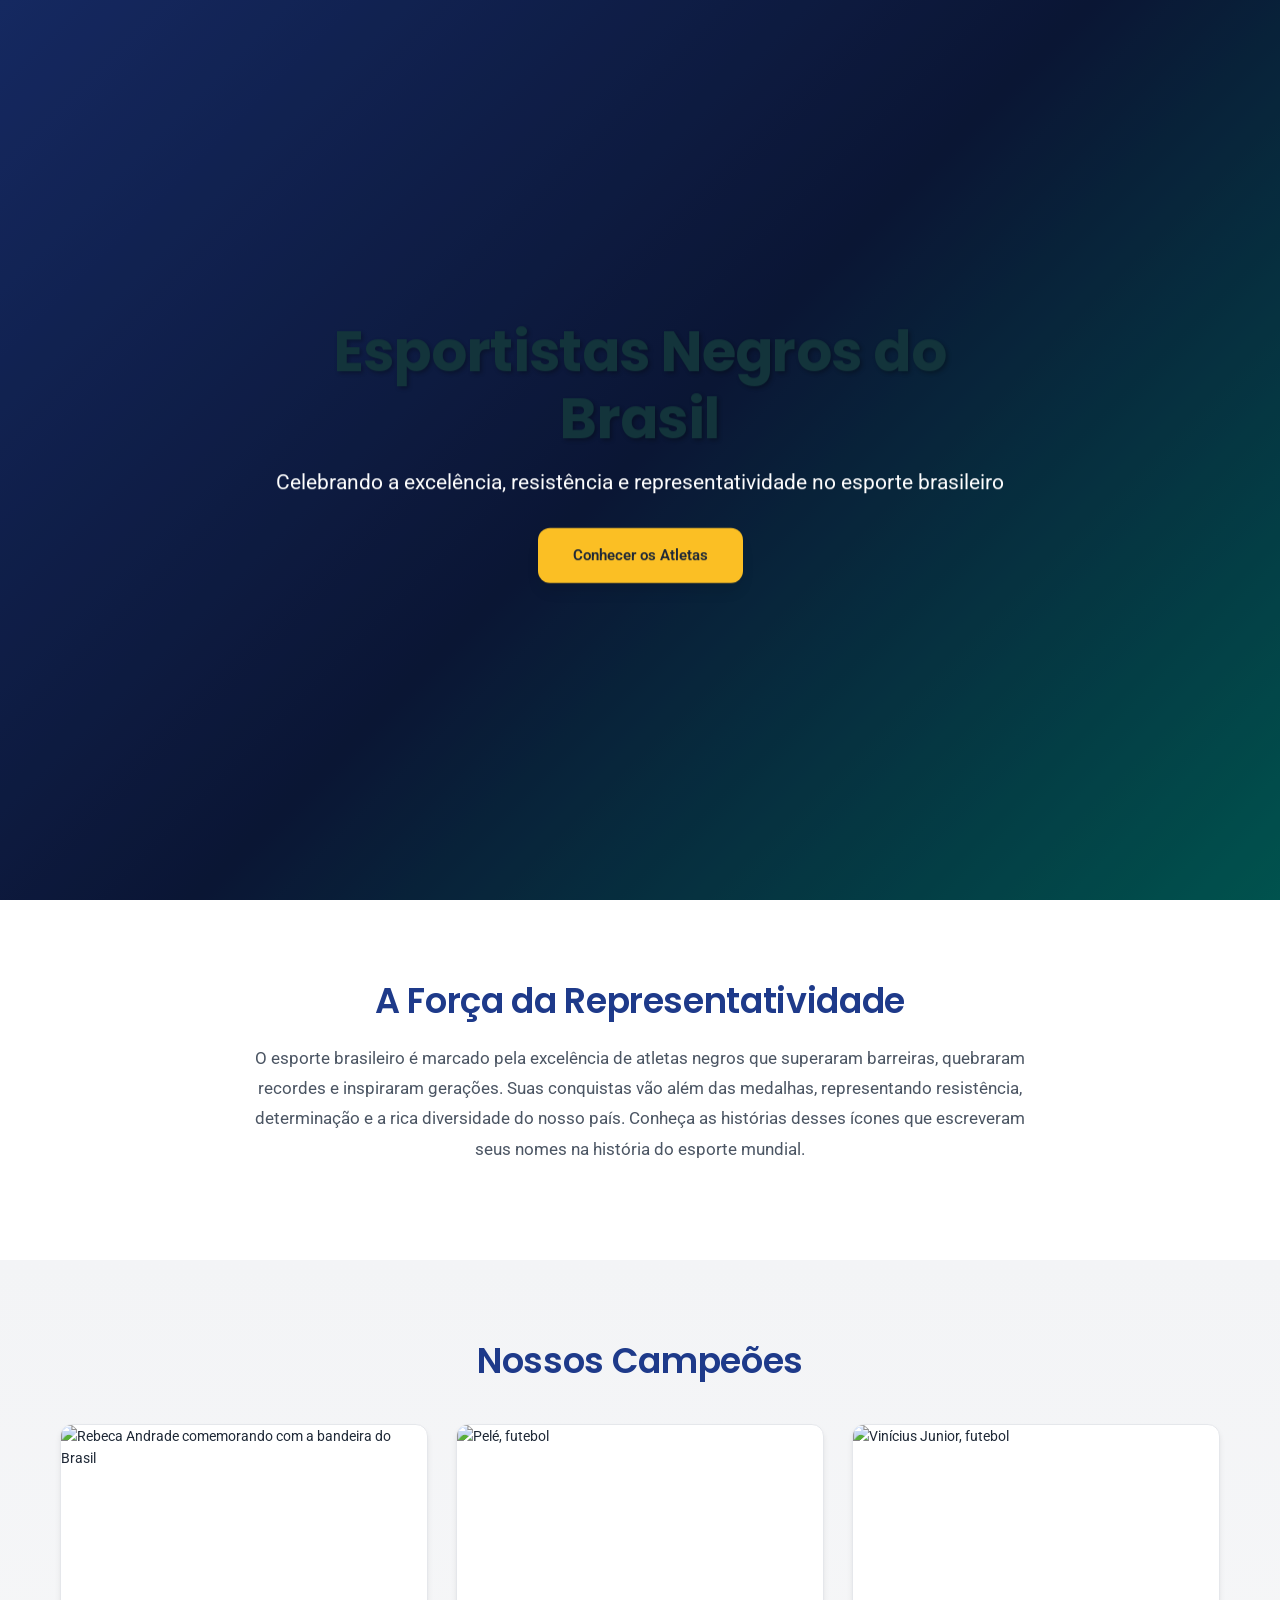
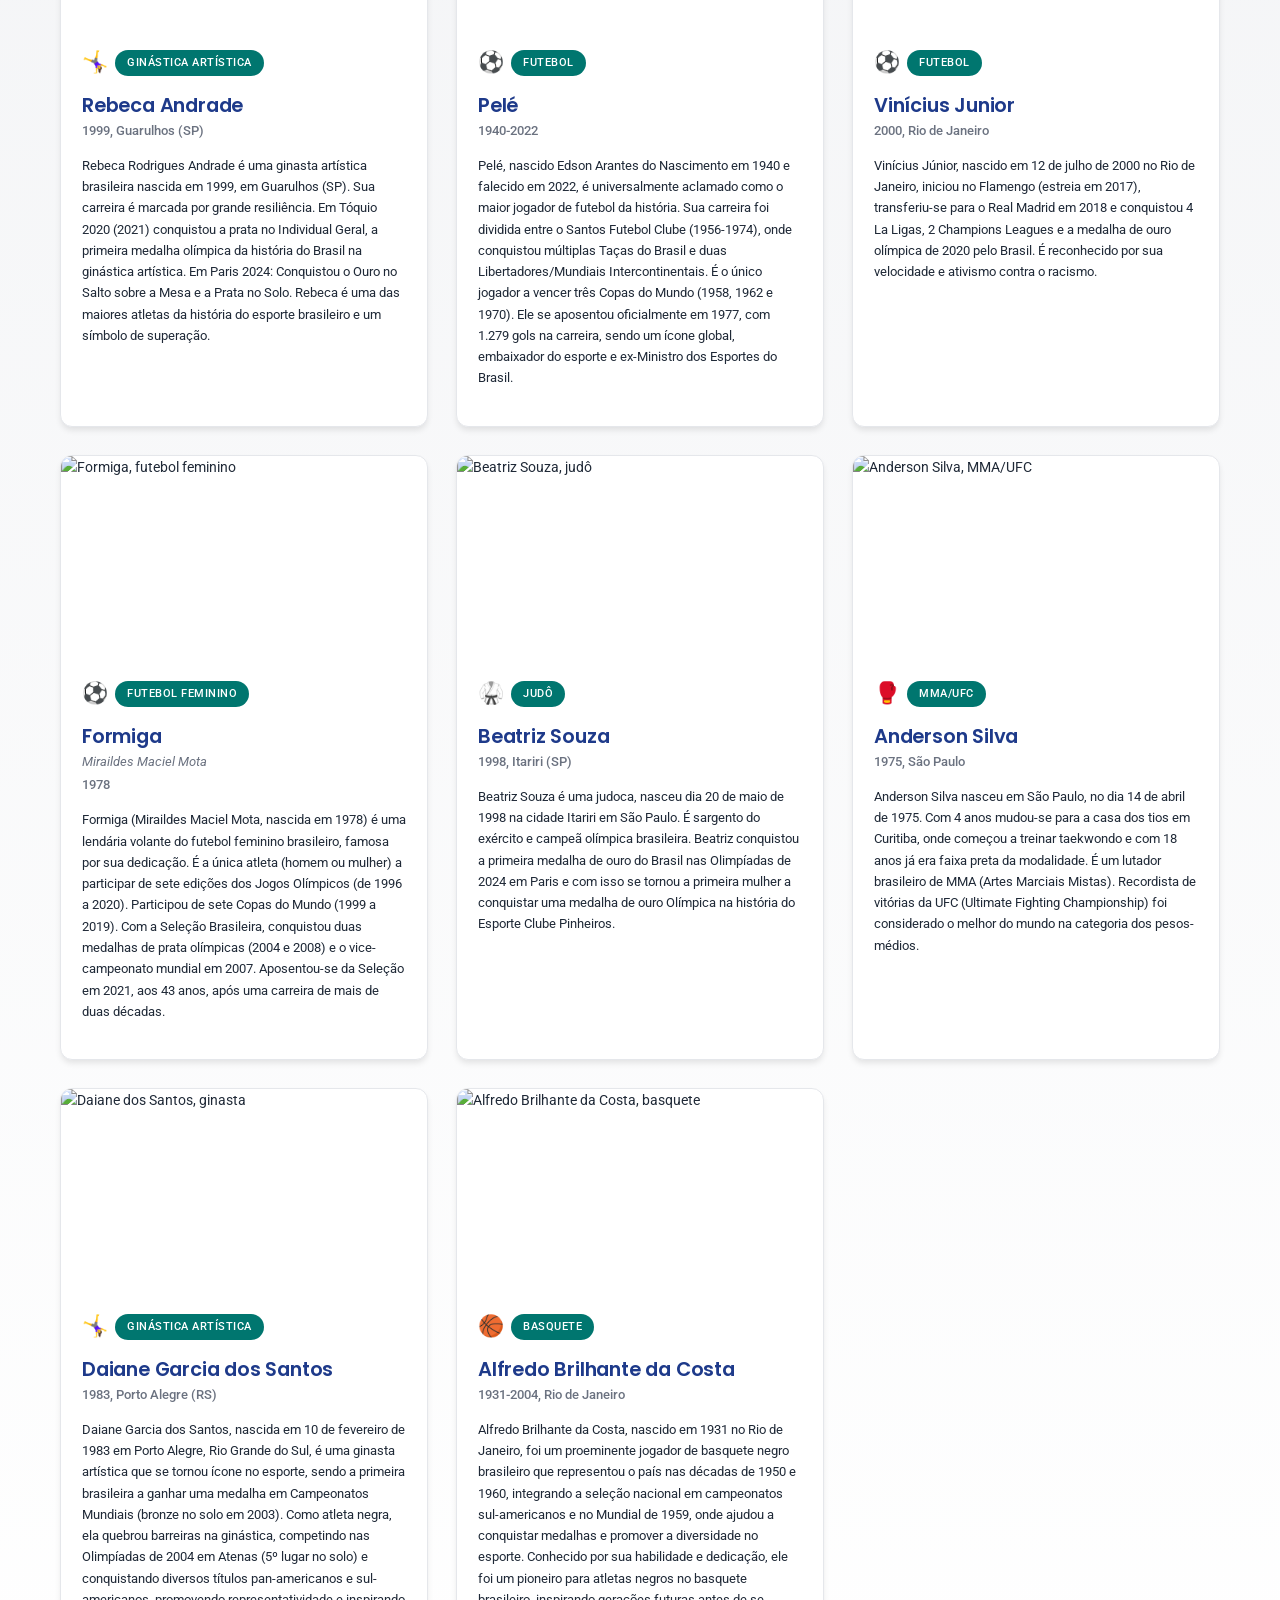
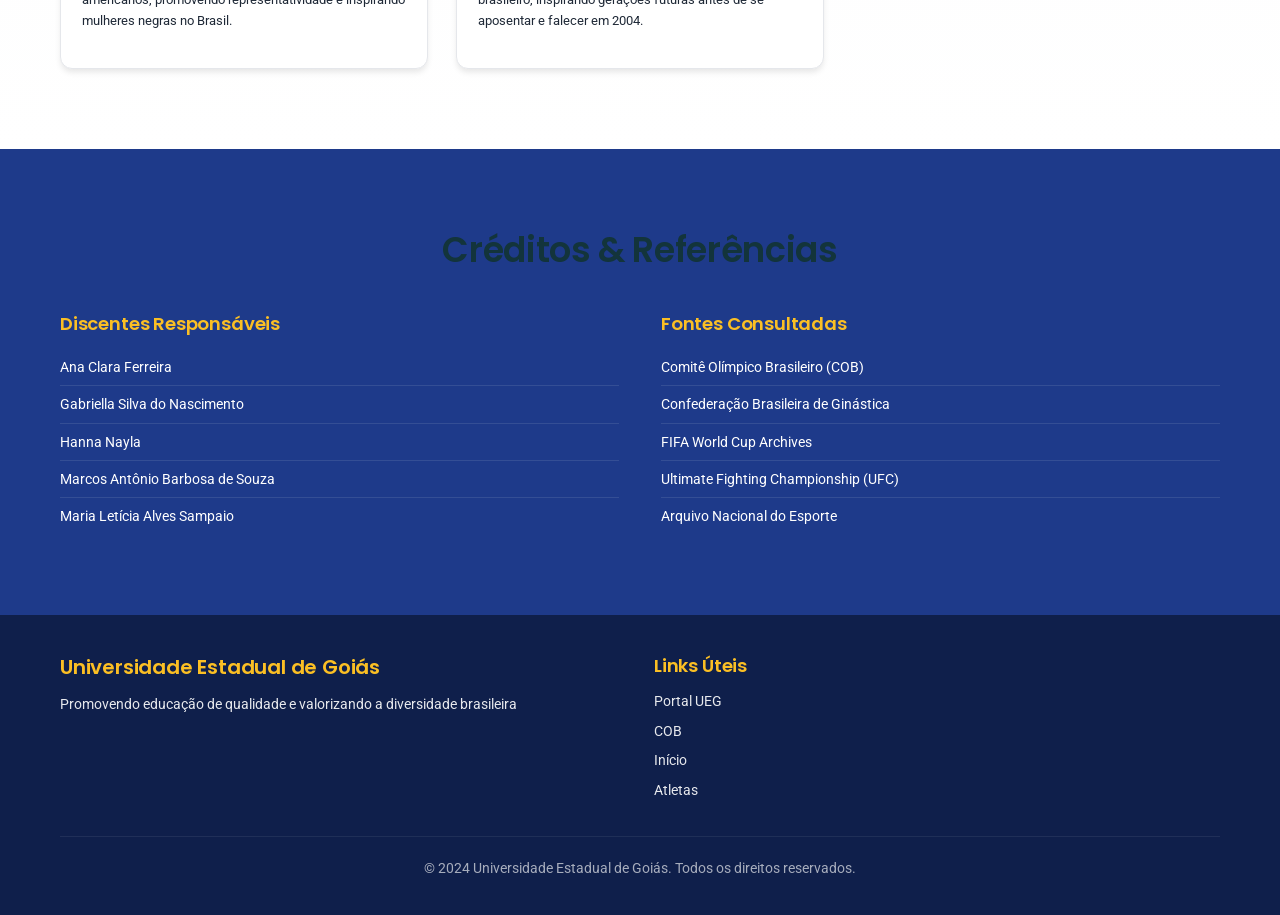
==== commit 94082e91: "Efetuando as correções iniciais das imagens novamente." ====
--- a/index.html
+++ b/index.html
@@ -43,7 +43,7 @@
                     <!-- Rebeca Andrade -->
                     <article class="athlete-card fade-in" data-aos="fade-up">
                         <div class="athlete-image">
-                            <img src="https://pplx-res.cloudinary.com/image/upload/v1760819453/pplx_project_search_images/2920084a80a06dd566798dce98f578c69cc8c3ac.png" alt="Rebeca Andrade comemorando com a bandeira do Brasil">
+                            <img src="https://raw.githubusercontent.com/marcos-abs/diversidade/refs/heads/master/image_beca.png" alt="Rebeca Andrade comemorando com a bandeira do Brasil" />
                         </div>
                         <div class="athlete-info">
                             <div class="athlete-header">
@@ -58,6 +58,9 @@
 
                     <!-- Pelé -->
                     <article class="athlete-card fade-in" data-aos="fade-up" data-aos-delay="100">
+                        <div class="athlete-image">
+                            <img src="https://raw.githubusercontent.com/marcos-abs/diversidade/refs/heads/master/image_pele.png" alt="Pelé, futebol" />
+                        </div>
                         <div class="athlete-info">
                             <div class="athlete-header">
                                 <span class="sport-icon">⚽</span>
@@ -71,6 +74,8 @@
 
                     <!-- Vinícius Junior -->
                     <article class="athlete-card fade-in" data-aos="fade-up" data-aos-delay="200">
+                        <div class="athlete-image">
+                            <img src="https://raw.githubusercontent.com/marcos-abs/diversidade/refs/heads/master/image_vini.png" alt="Vinícius Junior, futebol" />                        </div>
                         <div class="athlete-info">
                             <div class="athlete-header">
                                 <span class="sport-icon">⚽</span>
@@ -84,6 +89,9 @@
 
                     <!-- Formiga -->
                     <article class="athlete-card fade-in" data-aos="fade-up" data-aos-delay="300">
+                        <div class="athlete-image">
+                            <img src="https://raw.githubusercontent.com/marcos-abs/diversidade/refs/heads/master/image_formiga.png" alt="Formiga, futebol feminino" />
+                        </div>
                         <div class="athlete-info">
                             <div class="athlete-header">
                                 <span class="sport-icon">⚽</span>
@@ -99,7 +107,7 @@
                     <!-- Beatriz Souza -->
                     <article class="athlete-card fade-in" data-aos="fade-up" data-aos-delay="400">
                         <div class="athlete-image">
-                            <img src="https://pplx-res.cloudinary.com/image/upload/v1760819453/pplx_project_search_images/6ea329cfc3dc6dc105d461f596fecfe173e73a71.png" alt="Beatriz Souza com medalha de ouro de Paris 2024">
+                            <img src="https://raw.githubusercontent.com/marcos-abs/diversidade/refs/heads/master/image_bia.png" alt="Beatriz Souza, judô" />
                         </div>
                         <div class="athlete-info">
                             <div class="athlete-header">
@@ -114,6 +122,9 @@
 
                     <!-- Anderson Silva -->
                     <article class="athlete-card fade-in" data-aos="fade-up" data-aos-delay="500">
+                        <div class="athlete-image">
+                            <img src="https://raw.githubusercontent.com/marcos-abs/diversidade/refs/heads/master/image_aranha.jpg" alt="Anderson Silva, MMA/UFC" />
+                        </div>
                         <div class="athlete-info">
                             <div class="athlete-header">
                                 <span class="sport-icon">🥊</span>
@@ -127,6 +138,9 @@
 
                     <!-- Daiane Garcia -->
                     <article class="athlete-card fade-in" data-aos="fade-up" data-aos-delay="600">
+                        <div class="athlete-image">
+                            <img src="https://raw.githubusercontent.com/marcos-abs/diversidade/refs/heads/master/image_daiane.jpg" alt="Daiane dos Santos, ginasta" />
+                        </div>
                         <div class="athlete-info">
                             <div class="athlete-header">
                                 <span class="sport-icon">🤸‍♀️</span>
@@ -140,6 +154,9 @@
 
                     <!-- Alfredo Brilhante -->
                     <article class="athlete-card fade-in" data-aos="fade-up" data-aos-delay="700">
+                        <div class="athlete-image">
+                            <img src="https://raw.githubusercontent.com/marcos-abs/diversidade/refs/heads/master/image_brilhante.jpg" alt="Alfredo Brilhante da Costa, basquete" />
+                        </div>
                         <div class="athlete-info">
                             <div class="athlete-header">
                                 <span class="sport-icon">🏀</span>
@@ -212,4 +229,4 @@
 
     <script src="app.js"></script>
 </body>
-</html>+</html>
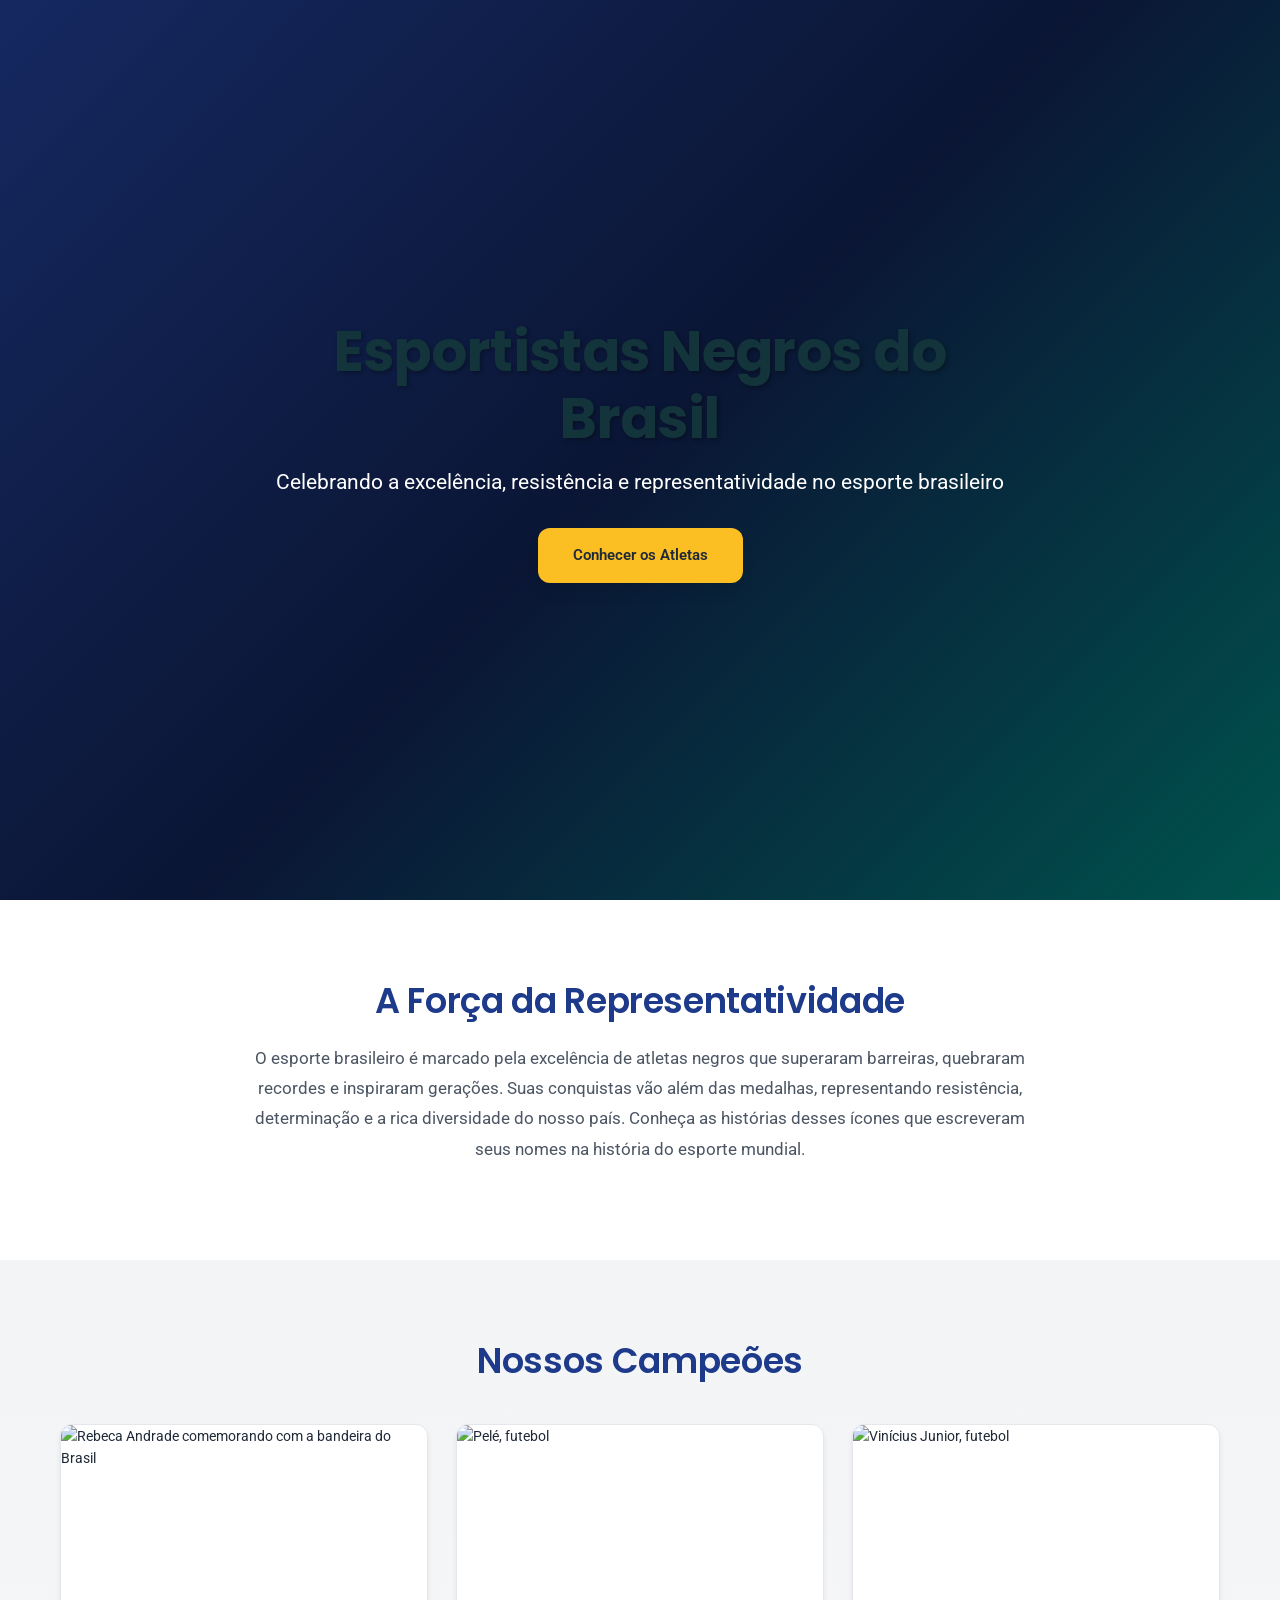
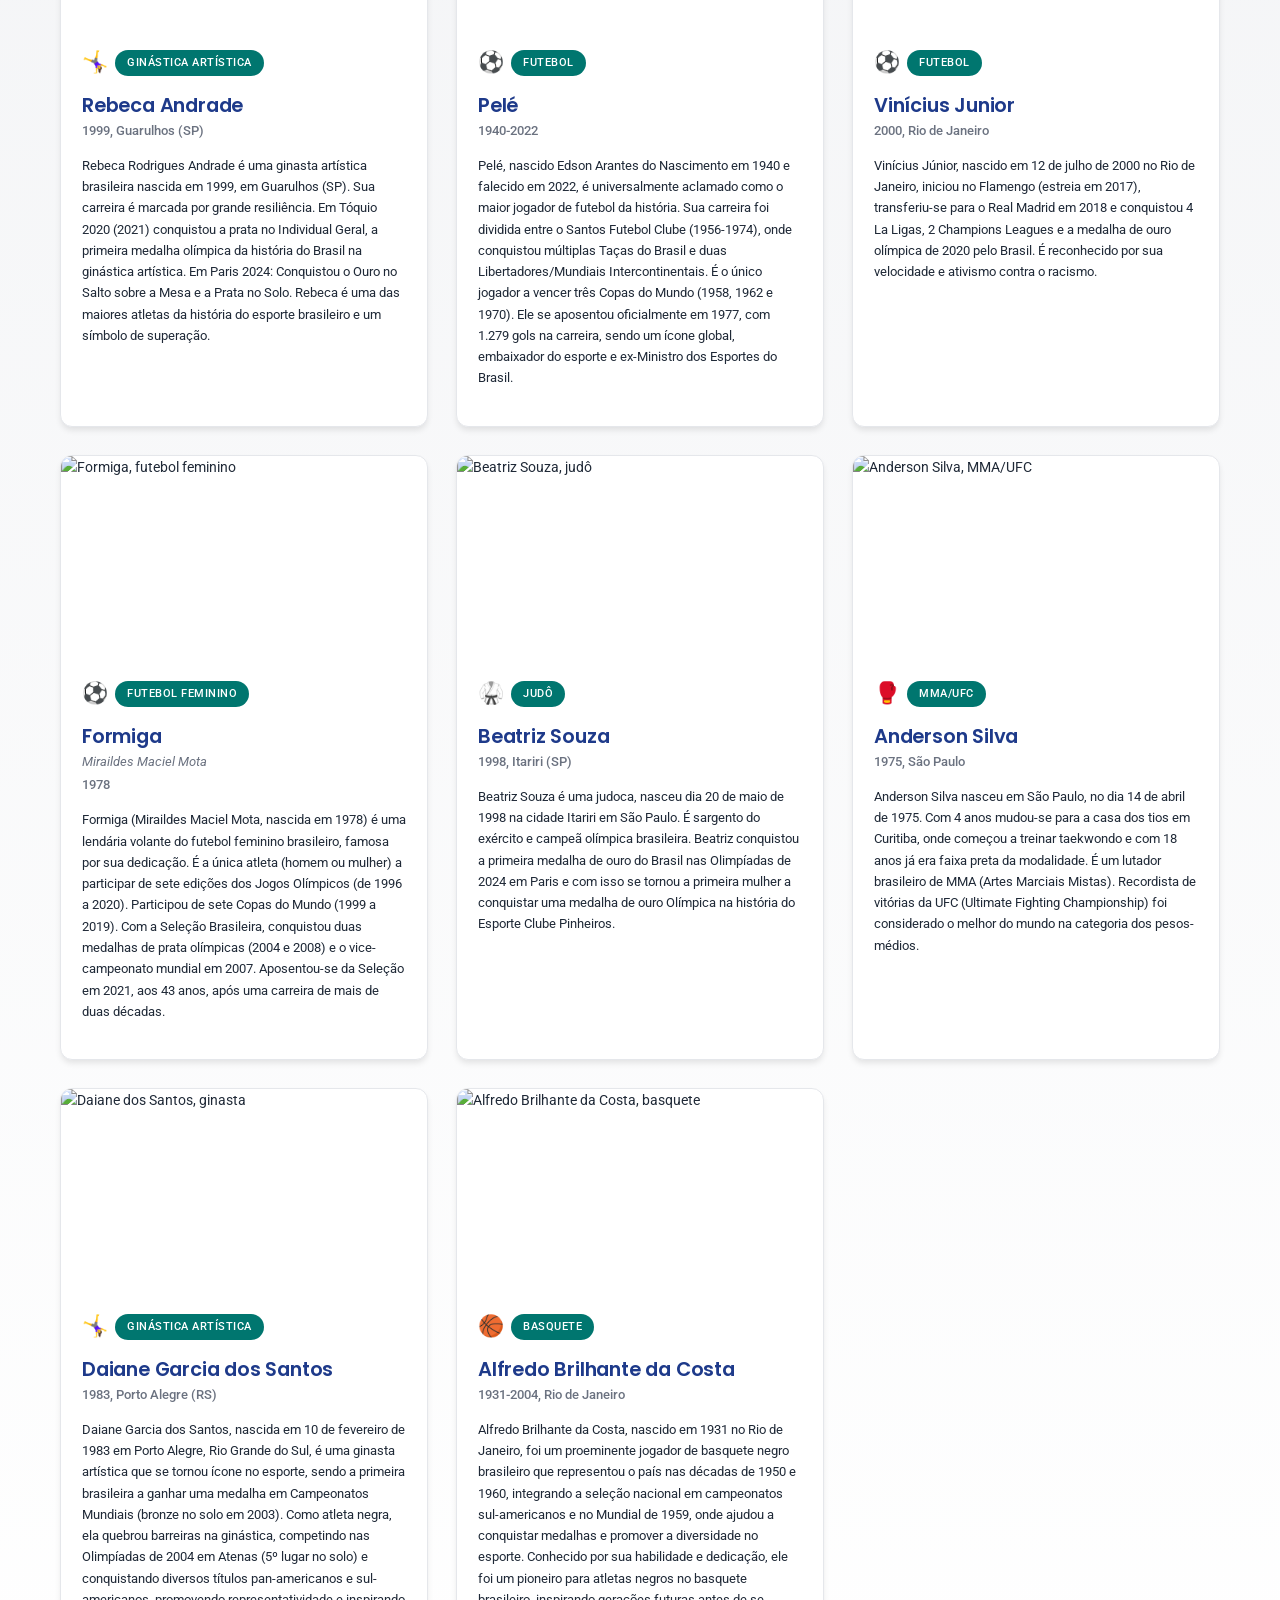
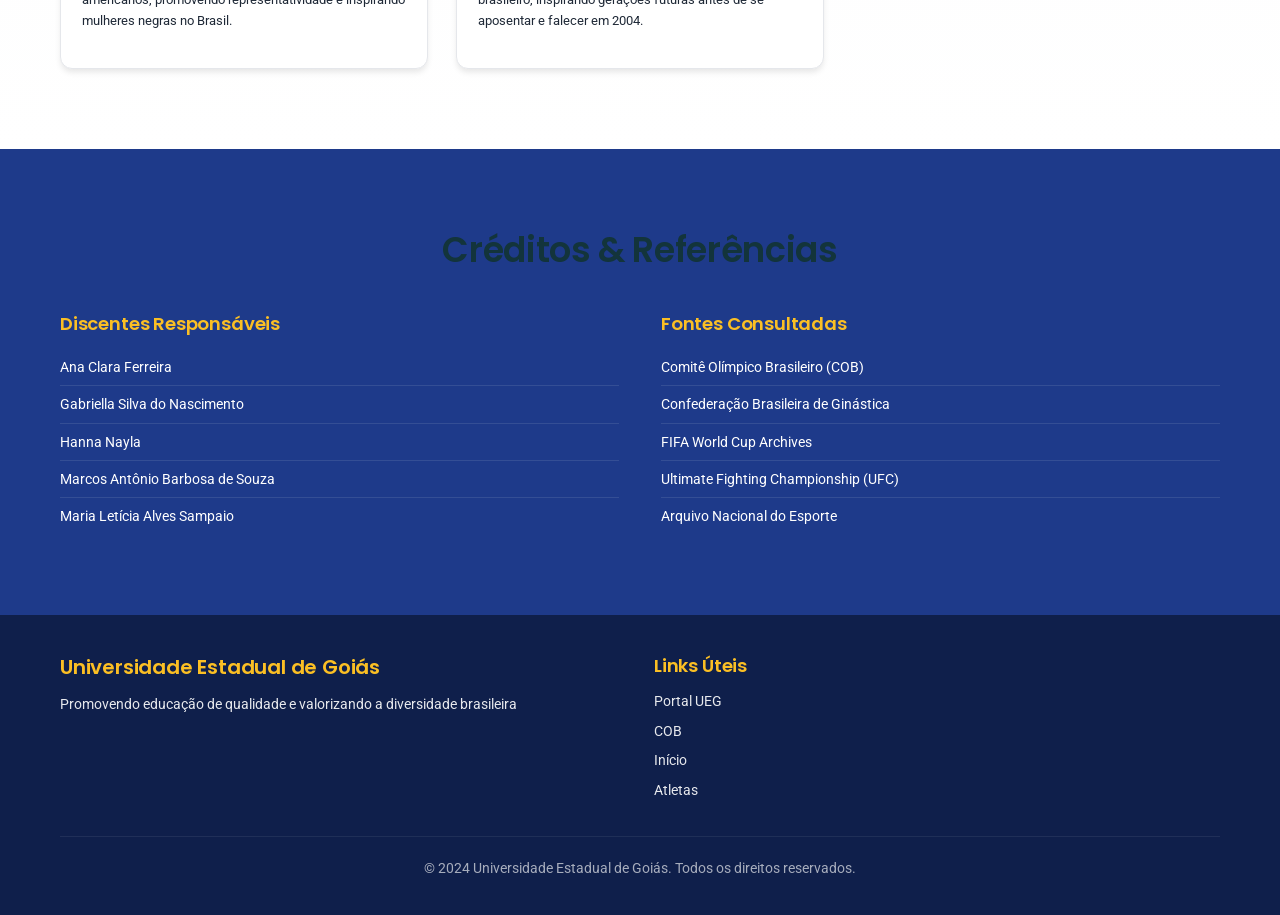
==== commit 81e50a9f: "Correções na imagem do Brilhante." ====
--- a/index.html
+++ b/index.html
@@ -155,7 +155,7 @@
                     <!-- Alfredo Brilhante -->
                     <article class="athlete-card fade-in" data-aos="fade-up" data-aos-delay="700">
                         <div class="athlete-image">
-                            <img src="https://raw.githubusercontent.com/marcos-abs/diversidade/refs/heads/master/image_brilhante.jpg" alt="Alfredo Brilhante da Costa, basquete" />
+                            <img src="https://raw.githubusercontent.com/marcos-abs/diversidade/refs/heads/master/image_brilhante_v2.jpg" alt="Alfredo Brilhante da Costa, basquete" />
                         </div>
                         <div class="athlete-info">
                             <div class="athlete-header">
